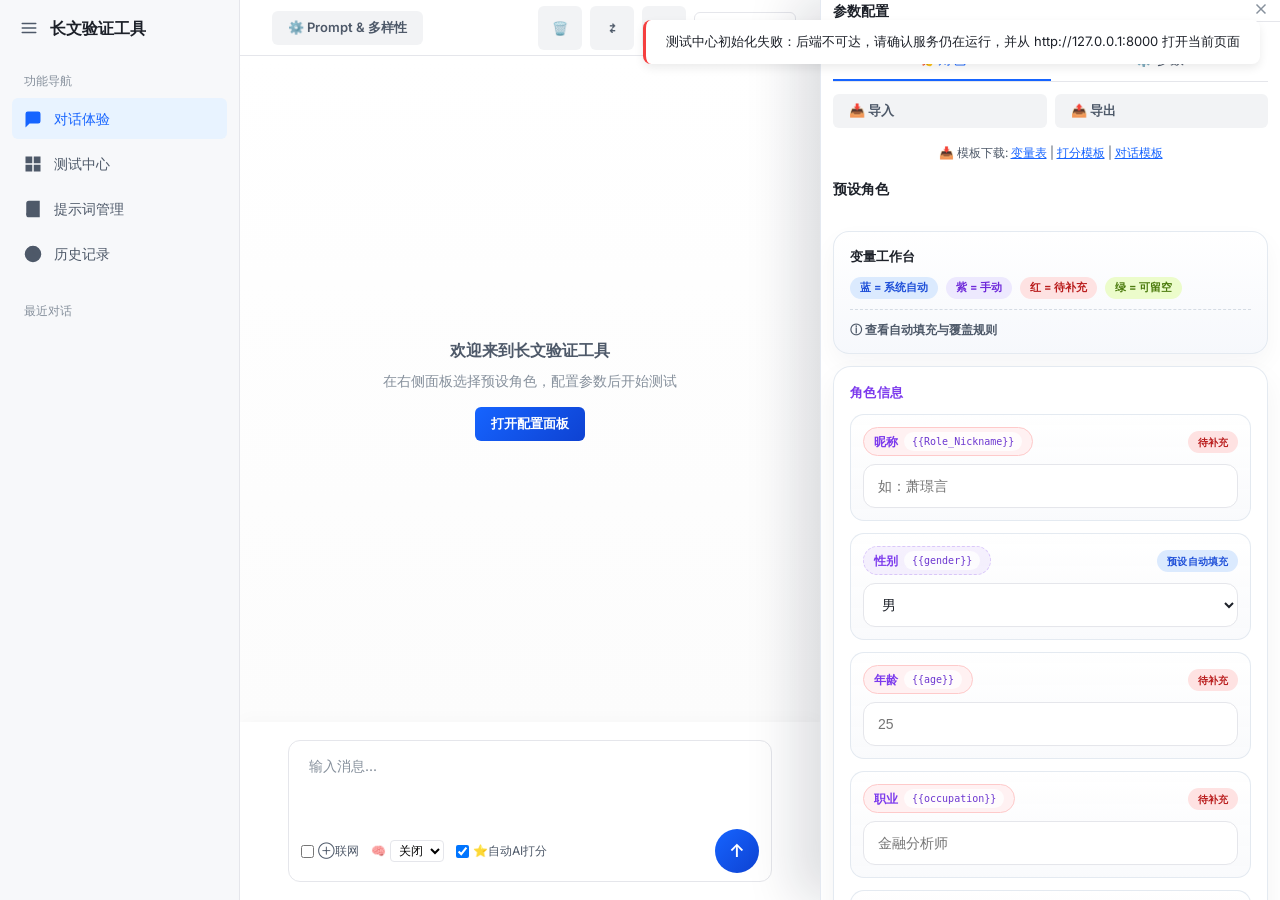
==== server/static/index.html @ 41b17403 "Initial snapshot from test/long-short-fusion-v52 @ cb49d6e0" ====
<!DOCTYPE html>
<html lang="zh-CN">

<head>
  <meta charset="UTF-8">
  <meta name="viewport" content="width=device-width, initial-scale=1.0">
  <title>体验中心 - 长文多轮验证工具</title>
  <link rel="icon" type="image/svg+xml"
    href="data:image/svg+xml,%3Csvg xmlns='http://www.w3.org/2000/svg' viewBox='0 0 64 64'%3E%3Crect width='64' height='64' rx='14' fill='%231f6feb'/%3E%3Cpath d='M18 20h28v6H18zm0 12h20v6H18zm0 12h28v6H18z' fill='white'/%3E%3C/svg%3E">
  <link href="https://fonts.googleapis.com/css2?family=Inter:wght@400;500;600;700&display=swap" rel="stylesheet">
  <script src="vendor/xlsx.full.min.js"></script>
  <link rel="stylesheet" href="css/main.css?v=91">

</head>

<body>
  <!-- 左侧导航栏 -->
  <aside class="sidebar" id="sidebar" role="navigation" aria-label="主导航">
    <div class="sidebar-header">
      <button class="toggle-btn" id="toggleSidebar" aria-expanded="true" aria-controls="sidebar" aria-label="切换侧边栏"><svg
          viewBox="0 0 24 24" class="icon">
          <path d="M3 12h18M3 6h18M3 18h18" stroke="currentColor" stroke-width="2" stroke-linecap="round" fill="none" />
        </svg></button>
      <span class="sidebar-title" style="margin-left:8px">长文验证工具</span>
    </div>
    <div class="nav-section">
      <div class="nav-label">功能导航</div>
      <a class="nav-item active" data-page="chat" data-tooltip="对话体验" role="button" tabindex="0" aria-current="page"
        onclick="switchPage('chat')" onkeydown="if(event.key==='Enter')switchPage('chat')"><svg viewBox="0 0 24 24"
          class="icon" fill="none" stroke="currentColor" stroke-width="2">
          <path d="M21 15a2 2 0 0 1-2 2H7l-4 4V5a2 2 0 0 1 2-2h14a2 2 0 0 1 2 2z" />
        </svg><span class="nav-text">对话体验</span></a>
      <a class="nav-item" data-page="test-center" data-tooltip="测试中心" role="button" tabindex="0"
        onclick="switchPage('test-center')" onkeydown="if(event.key==='Enter')switchPage('test-center')"><svg
          viewBox="0 0 24 24" class="icon" fill="none" stroke="currentColor" stroke-width="2">
          <rect x="3" y="3" width="7" height="7" />
          <rect x="14" y="3" width="7" height="7" />
          <rect x="3" y="14" width="7" height="7" />
          <rect x="14" y="14" width="7" height="7" />
        </svg><span class="nav-text">测试中心</span></a>
      <a class="nav-item" data-page="prompts" data-tooltip="提示词管理" role="button" tabindex="0"
        onclick="switchPage('prompts')" onkeydown="if(event.key==='Enter')switchPage('prompts')"><svg
          viewBox="0 0 24 24" class="icon" fill="none" stroke="currentColor" stroke-width="2">
          <path d="M4 19.5A2.5 2.5 0 0 1 6.5 17H20" />
          <path d="M6.5 2H20v20H6.5A2.5 2.5 0 0 1 4 19.5v-15A2.5 2.5 0 0 1 6.5 2z" />
        </svg><span class="nav-text">提示词管理</span></a>
      <a class="nav-item" data-page="history" data-tooltip="历史记录" role="button" tabindex="0"
        onclick="switchPage('history')" onkeydown="if(event.key==='Enter')switchPage('history')"><svg
          viewBox="0 0 24 24" class="icon" fill="none" stroke="currentColor" stroke-width="2">
          <circle cx="12" cy="12" r="10" />
          <polyline points="12 6 12 12 16 14" />
        </svg><span class="nav-text">历史记录</span></a>
    </div>
    <div class="nav-section" style="flex:1;display:flex;flex-direction:column;overflow:hidden">
      <div class="nav-label">最近对话</div>
      <div class="history-list" id="sidebar-history"></div>
    </div>
  </aside>

  <!-- 中间工作区 -->
  <main class="main-workspace">
    <header class="workspace-header">
      <div class="header-left">
        <div id="header-model-shell" class="header-model-shell" title="点击选择全局主模型">
          <div id="header-model-picker"></div>
          <button class="btn btn-secondary header-model-settings-btn" id="btn-header-model-settings" type="button"
            title="编辑当前模型的 Prompt 与多样性" onclick="openHeaderModelSettings()">⚙️ Prompt &amp; 多样性</button>
          <select id="header-global-model" style="display:none">
            <option value="">等待加载模型...</option>
          </select>
        </div>
      </div>
      <div class="header-right" style="display:flex;align-items:center;gap:8px">
        <div id="chat-top-tools" style="display:flex;gap:8px">
          <button class="btn btn-secondary" id="btn-clear-chat" title="清除上下文" style="padding:6px"
            onclick="confirmClearChatContext()">🗑️</button>
          <button class="btn btn-secondary" id="btn-toggle-compare" title="模型对比" style="padding:6px"
            onclick="toggleCompareMode()">⇄</button>
          <button class="btn btn-secondary" id="btn-new-chat" title="新建会话" style="padding:6px"
            onclick="handleNewChatSession()">➕</button>
        </div>
        <button class="action-btn" id="togglePanelBtn"><svg viewBox="0 0 24 24" class="icon" fill="none"
            stroke="currentColor" stroke-width="2">
            <line x1="4" y1="21" x2="4" y2="14" />
            <line x1="4" y1="10" x2="4" y2="3" />
            <line x1="12" y1="21" x2="12" y2="12" />
            <line x1="12" y1="8" x2="12" y2="3" />
            <line x1="20" y1="21" x2="20" y2="16" />
            <line x1="20" y1="12" x2="20" y2="3" />
          </svg> 配置面板</button>
      </div>
    </header>

    <!-- P1: 对话页 -->
    <section id="page-chat" class="page active" style="flex:1;display:flex;flex-direction:column;min-height:0">
      <div id="chat-progress" class="chat-progress chat-shell-row">
        <span class="chat-progress-text" id="chat-progress-text">Turn 0/0</span>
        <div class="chat-progress-bar">
          <div class="chat-progress-fill" id="chat-progress-fill"></div>
        </div>
        <span class="chat-progress-pct" id="chat-progress-pct">0%</span>
        <span id="chat-status-text" style="font-size:12px;color:var(--text-tertiary)">就绪</span>
      </div>
      <div id="chat-control-row" class="chat-shell-row" style="display:none;gap:8px">
        <button class="btn btn-secondary" id="btn-chat-pause" type="button"
          style="justify-content:center" onclick="pauseActiveConversation()">⏸ 暂停</button>
        <button class="btn btn-secondary" id="btn-chat-resume" type="button"
          style="display:none;justify-content:center" onclick="resumeActiveConversation()">▶ 继续</button>
        <button class="btn btn-danger" id="btn-chat-cancel" type="button"
          style="justify-content:center" onclick="cancelActiveConversation()">⏹ 取消</button>
      </div>
      <div class="chat-container" id="chat-area">
        <div class="empty-state" id="chat-empty">
          <div class="title">欢迎来到长文验证工具</div>
          <p>在右侧面板选择预设角色，配置参数后开始测试</p>
          <button class="btn btn-primary" style="margin-top:16px"
            onclick="openRightPanel()">打开配置面板</button>
        </div>
      </div>
      <div id="chat-typing" class="typing-indicator chat-shell-inline" style="display:none">
        <div class="typing-dot"></div>
        <div class="typing-dot"></div>
        <div class="typing-dot"></div>
        <span id="chat-typing-text">请求已发送</span>
      </div>
      <div class="btn-group chat-shell-row chat-actions-row" id="chat-nav" style="display:none">
        <button class="btn btn-secondary" id="btn-view-msgs">📋 查看调试详情</button>
        <button class="btn btn-secondary" id="btn-export-excel">📥 导出 Excel</button>
        <button class="btn btn-primary" id="btn-score-conv" style="background:linear-gradient(135deg,#f59e0b,#ef4444)">⭐
          一键打分</button>
      </div>
      <!-- 对话输入框 -->
      <div class="input-dock chat-shell-row" id="chat-input-dock">
        <div class="input-wrapper">
          <textarea id="chat-input" placeholder="输入消息..."
            onkeydown="if(event.key==='Enter'&&!event.shiftKey){event.preventDefault();sendChatMessage()}"></textarea>
          <div style="display:flex;justify-content:space-between;align-items:center;padding:8px 12px;gap:12px">
            <div style="display:flex;align-items:center;gap:12px;font-size:12px;color:var(--text-secondary)">
              <label style="display:flex;align-items:center;gap:4px;cursor:pointer">
                <input type="checkbox" id="f-web-search-chat"> ⊕联网
              </label>
              <label style="display:flex;align-items:center;gap:4px">🧠
                <select id="f-thinking-effort-chat"
                  onchange="onChatThinkingEffortChange()"
                  style="font-size:12px;padding:2px 4px;border:1px solid var(--border-light);border-radius:4px;background:var(--bg-surface)">
                  <option value="disabled">关闭</option>
                  <option value="low">低</option>
                  <option value="medium">中</option>
                  <option value="high" selected>高</option>
                </select>
              </label>
              <label style="display:flex;align-items:center;gap:4px;cursor:pointer">
                <input type="checkbox" id="f-auto-score-chat" checked aria-label="自动AI打分开关"> ⭐自动AI打分
              </label>
            </div>
            <button class="btn btn-primary send-fab" id="btn-chat-send" type="button" aria-label="发送消息"
              title="发送消息" onclick="sendChatMessage()">↑</button>
          </div>
        </div>
      </div>
    </section>

    <!-- P-freechat: 火山方舟风格列式模型对比 -->
    <section id="page-freechat" class="page" style="flex:1;display:flex;flex-direction:column;min-height:0;overflow:hidden">
      <div
        style="padding:10px 24px;border-bottom:1px solid var(--border-light);display:flex;align-items:center;gap:0;background:var(--bg-surface)">
        <div style="font-weight:600;font-size:13px;color:var(--text-secondary);margin-right:16px;white-space:nowrap">⚡
          模型对比</div>
        <div id="freechat-model-slots" style="display:flex;flex:1;gap:0"></div>
        <button class="btn btn-secondary" id="btn-add-model-slot" onclick="addModelSlot()"
          style="font-size:12px;padding:4px 14px;white-space:nowrap;margin-left:12px">+ 添加模型</button>
      </div>
      <div id="freechat-area" class="chat-container"
        style="flex:1;overflow-y:auto;padding:24px 8%;display:flex;flex-direction:column;gap:16px">
        <div class="empty-state" id="freechat-empty">
          <div class="title">自由聊天</div>
          <p>选择 1-3 个模型，发送消息查看多模型并行输出对比。</p>
        </div>
      </div>
      <div style="padding:8px 8%;border-top:1px solid var(--border-light);display:flex;align-items:center;gap:12px">
        <button class="btn btn-secondary" id="btn-web-search"
          style="font-size:12px;padding:4px 10px;border-radius:16px;transition:all .2s" onclick="toggleWebSearch()"
          title="联网搜索">⊕ 联网</button>
        <div style="display:flex;align-items:center;gap:4px">
          <span style="font-size:12px;color:var(--text-tertiary)">思考:</span>
          <select id="sel-thinking" class="form-control" style="width:72px;height:26px;font-size:12px;padding:2px 6px"
            onchange="onThinkingChange()">
            <option value="disabled">关闭</option>
            <option value="low">低</option>
            <option value="medium">中</option>
            <option value="high" selected>高</option>
          </select>
        </div>
      </div>
      <div style="padding:4px 8% 12px;display:flex;gap:8px">
        <textarea id="freechat-input" class="form-control"
          style="flex:1;min-height:44px;max-height:120px;resize:vertical;font-family:var(--font)"
          placeholder="输入消息..."></textarea>
        <button class="btn btn-primary" id="btn-freechat-send" style="padding:0 24px"
          onclick="sendFreeChat()">发送</button>
        <button class="btn btn-secondary" onclick="clearFreeChat()" title="清空对话">🗑️</button>
      </div>
      <div id="freechat-report-actions"
        style="display:none;padding:0 8% 16px;align-items:center;justify-content:space-between;gap:12px;flex-wrap:wrap">
        <div id="freechat-report-hint" style="font-size:12px;color:var(--text-secondary)">
          完成至少 3 轮模型对比后，可生成汇总报告并跳转到历史记录页查看。
        </div>
        <button class="btn btn-primary" type="button" id="btn-freechat-generate-report"
          onclick="generateFreeChatCompareReport()" disabled>📊 生成对比报告</button>
      </div>
    </section>

    <!-- P-freechat: 独立 Prompt 编辑弹窗 -->
    <div id="modal-freechat-prompt" class="modal" role="dialog" aria-modal="true"
      aria-labelledby="freechat-prompt-title" aria-hidden="true" tabindex="-1"
      style="display:none;position:fixed;inset:0;background:rgba(0,0,0,0.5);z-index:999;align-items:center;justify-content:center;padding:20px;">
      <div
        style="background:var(--bg-surface);width:90%;max-width:1120px;border-radius:12px;display:flex;flex-direction:column;box-shadow:0 10px 30px rgba(0,0,0,0.1)">
        <div
          style="padding:16px 24px;border-bottom:1px solid var(--border-light);display:flex;justify-content:space-between;align-items:center">
          <h3 style="margin:0;font-weight:600" id="freechat-prompt-title">⚙️ 编辑 System Prompt</h3>
          <button style="background:none;border:none;font-size:20px;cursor:pointer;color:var(--text-tertiary)"
            onclick="closeModal('modal-freechat-prompt')">×</button>
        </div>
        <div class="runtime-prompt-editor-body">
          <div class="runtime-prompt-editor-layout">
            <div class="runtime-prompt-editor-main">
              <div style="margin-bottom:12px;font-size:13px;color:var(--text-secondary)">为该模型独立指定 System
                Prompt。留空则表示使用默认对话流的上下文。</div>
              <textarea id="freechat-prompt-editor" class="form-control runtime-prompt-editor-textarea"
                style="font-family:var(--font)"
                placeholder="输入专属 System Prompt... (仅对当前模型生效)"></textarea>
            </div>
            <aside class="prompt-editor-aside">
              <section class="prompt-editor-sidebar-section">
                <div class="prompt-editor-section-title">生成多样性</div>
                <div class="generation-card compact">
                  <div class="generation-preset-tabs" role="tablist" aria-label="模型对比生成多样性预设">
                    <button type="button" id="fc-btn-generation-preset-precise" class="generation-preset-btn"
                      onclick="setFreeChatGenerationPreset('precise')">精准模式</button>
                    <button type="button" id="fc-btn-generation-preset-balanced" class="generation-preset-btn"
                      onclick="setFreeChatGenerationPreset('balanced')">平衡模式</button>
                    <button type="button" id="fc-btn-generation-preset-creative" class="generation-preset-btn"
                      onclick="setFreeChatGenerationPreset('creative')">创意模式</button>
                    <button type="button" id="fc-btn-generation-preset-custom" class="generation-preset-btn"
                      onclick="setFreeChatGenerationPreset('custom')">自定义</button>
                  </div>
                  <div class="generation-slider-row">
                    <label class="form-label generation-slider-label" for="fc-temperature">生成随机性
                      <span class="generation-help" title="值越高越发散，值越低越稳定。">ⓘ</span>
                    </label>
                    <div class="generation-slider-control">
                      <input type="range" id="fc-temperature-range" class="generation-range" min="0" max="2" step="0.05"
                        value="1" oninput="syncFreeChatGenerationField('temperature', this.value, 'range')">
                      <div class="generation-number-group">
                        <input type="number" id="fc-temperature" class="form-control generation-number-input" min="0"
                          max="2" step="0.05" value="1" oninput="syncFreeChatGenerationField('temperature', this.value, 'number')">
                        <button type="button" class="generation-adjust-btn" onclick="adjustFreeChatGenerationField('temperature', -0.05)">-</button>
                        <button type="button" class="generation-adjust-btn" onclick="adjustFreeChatGenerationField('temperature', 0.05)">+</button>
                      </div>
                    </div>
                  </div>
                  <div class="generation-slider-row">
                    <label class="form-label generation-slider-label" for="fc-top-p">Top P
                      <span class="generation-help" title="控制采样范围，值越高越开放。">ⓘ</span>
                    </label>
                    <div class="generation-slider-control">
                      <input type="range" id="fc-top-p-range" class="generation-range" min="0" max="1" step="0.05"
                        value="0.95" oninput="syncFreeChatGenerationField('top_p', this.value, 'range')">
                      <div class="generation-number-group">
                        <input type="number" id="fc-top-p" class="form-control generation-number-input" min="0" max="1"
                          step="0.05" value="0.95" oninput="syncFreeChatGenerationField('top_p', this.value, 'number')">
                        <button type="button" class="generation-adjust-btn" onclick="adjustFreeChatGenerationField('top_p', -0.05)">-</button>
                        <button type="button" class="generation-adjust-btn" onclick="adjustFreeChatGenerationField('top_p', 0.05)">+</button>
                      </div>
                    </div>
                  </div>
                </div>
              </section>
              <section class="prompt-editor-sidebar-section">
                <div class="prompt-editor-section-title">变量编辑</div>
                <div id="freechat-prompt-vars-body" class="runtime-prompt-editor-vars-body"></div>
              </section>
            </aside>
          </div>
          <div class="runtime-prompt-editor-actions">
            <button class="btn btn-secondary"
              onclick="closeModal('modal-freechat-prompt')">取消</button>
            <button class="btn btn-primary" onclick="saveFreeChatPrompt()">💾 保存</button>
          </div>
        </div>
      </div>
    </div>

    <!-- P2: 打分可视化视图 (原 page-scoring，转为 Modal) -->
    <div id="modal-scoring" class="modal" role="dialog" aria-modal="true"
      aria-labelledby="modal-scoring-title" aria-hidden="true" tabindex="-1"
      style="display:none;position:fixed;inset:0;background:rgba(0,0,0,0.5);z-index:999;align-items:center;justify-content:center;padding:20px;">
      <div
        style="background:var(--bg-surface);width:90%;max-width:900px;max-height:90vh;border-radius:12px;overflow-y:auto;display:flex;flex-direction:column;box-shadow:0 10px 30px rgba(0,0,0,0.1)">
        <div
          style="padding:16px 24px;border-bottom:1px solid var(--border-light);display:flex;justify-content:space-between;align-items:center;position:sticky;top:0;background:var(--bg-surface);z-index:10;">
          <h3 style="margin:0;font-weight:600" id="modal-scoring-title">⭐ 对话打分核查</h3>
          <button style="background:none;border:none;font-size:20px;cursor:pointer;color:var(--text-tertiary)"
            onclick="closeModal('modal-scoring')">×</button>
        </div>
        <div style="padding:24px">
          <div id="scoring-empty" class="empty-state">
            <div class="title">暂无打分数据</div>
            <p>需要先完成一次对话测试，然后点击「一键打分」。</p><button class="btn btn-primary" style="margin-top:16px"
              onclick="closeModal('modal-scoring')">返回聊天页面</button>
          </div>
          <div id="scoring-content" style="display:none">
            <div class="score-header">
              <div class="score-big" id="score-avg">0.0</div>
              <div style="font-size:14px;color:var(--text-secondary)">加权平均总分 / 10</div>
              <div id="score-manual-avg" style="font-size:13px;color:var(--text-secondary);margin-top:6px">人工均分: -</div>
            </div>
            <div id="scoring-meta" class="scoring-meta" style="margin-bottom:16px;display:grid;gap:10px">
              <div class="meta-chips" id="scoring-meta-chips"></div>
              <div id="scoring-summary-block" class="summary-view" style="display:none">
                <div class="summary-view-title">最新剧情摘要</div>
                <div id="scoring-summary-text" class="summary-view-body"></div>
              </div>
            </div>
            <div id="scoring-progress" style="display:none;margin-bottom:16px">
              <div style="display:flex;justify-content:space-between;align-items:center;font-size:13px;color:var(--text-secondary);margin-bottom:6px">
                <span id="scoring-progress-text">正在打分...</span>
                <div style="display:flex;align-items:center;gap:8px">
                  <span id="scoring-progress-count">0/0</span>
                  <span id="scoring-failed-badge" style="display:none;font-size:11px;padding:2px 8px;border-radius:10px;background:var(--danger-color,#ef4444);color:#fff;font-weight:600"></span>
                </div>
              </div>
              <div class="score-progress-bar">
                <div class="score-progress-fill" id="scoring-progress-fill" style="width:0%"></div>
              </div>
            </div>
            <div style="display:flex;align-items:center;justify-content:space-between;gap:16px;flex-wrap:wrap;margin-bottom:16px;padding:12px 14px;border:1px solid var(--border-light);border-radius:12px;background:var(--bg-hover)">
              <div style="display:flex;align-items:center;gap:12px;flex-wrap:wrap">
                <label class="form-label" for="score-low-threshold" style="margin:0">低分阈值</label>
                <input type="range" id="score-low-threshold" min="0" max="10" step="0.1" value="6.0" style="width:180px">
                <span id="score-low-threshold-display" style="font-size:12px;color:var(--primary-color);font-weight:600">6.0</span>
              </div>
              <div style="display:flex;gap:8px;flex-wrap:wrap">
                <button class="btn btn-secondary" id="btn-next-low-score" type="button">⬇️ 下一个低分</button>
                <button class="btn btn-secondary" id="btn-score-events" type="button">📜 查看评分日志</button>
              </div>
            </div>
            <div class="score-layout">
              <div class="radar-card"><svg id="radar-svg" viewBox="0 0 320 320"></svg>
                <div style="margin-top:12px;font-size:13px;color:var(--text-tertiary)">五维质量雷达图</div>
              </div>
              <div class="score-cards" id="score-cards"></div>
            </div>
            <div class="btn-group" style="justify-content:center;margin-top:20px;flex-wrap:wrap;gap:8px">
              <button class="btn btn-secondary" id="btn-rescore">🔄 重新全量打分</button>
              <button class="btn btn-secondary" id="btn-retry-failed" style="border-color:var(--warning-color,#f59e0b);color:var(--warning-color,#f59e0b)">⚡ 重试失败/未完成项</button>
              <button class="btn btn-secondary" id="btn-ai-summary" style="border-color:var(--primary-color,#6366f1);color:var(--primary-color,#6366f1)">🤖 AI生成摘要</button>
              <button class="btn btn-secondary" id="btn-export-summary-scored">📥 导出评分摘要</button>
              <button class="btn btn-primary" id="btn-export-scored">📥 导出完整评分</button>
            </div>
          </div>
        </div>
      </div>
    </div>

    <!-- AI 摘要报告弹窗 -->
    <div id="modal-ai-summary" class="modal" role="dialog" aria-modal="true"
      aria-labelledby="modal-ai-summary-title" aria-hidden="true" tabindex="-1"
      style="display:none;position:fixed;inset:0;background:rgba(0,0,0,0.5);z-index:999;align-items:center;justify-content:center;padding:20px;">
      <div style="background:var(--bg-surface);width:90%;max-width:760px;max-height:90vh;border-radius:12px;overflow-y:auto;display:flex;flex-direction:column;box-shadow:0 10px 30px rgba(0,0,0,0.15)">
        <div style="padding:16px 24px;border-bottom:1px solid var(--border-light);display:flex;justify-content:space-between;align-items:center;position:sticky;top:0;background:var(--bg-surface);z-index:10;">
          <h3 style="margin:0;font-weight:600" id="modal-ai-summary-title">🤖 AI 对话质量评估报告</h3>
          <div style="display:flex;gap:8px;flex-wrap:wrap">
            <button class="btn btn-secondary" id="ai-summary-download-btn" type="button" disabled>⬇️ 下载 .md</button>
            <button class="btn btn-ghost" onclick="closeModal('modal-ai-summary')" aria-label="关闭">✕</button>
          </div>
        </div>
        <div id="ai-summary-body" style="padding:24px;flex:1">
          <div id="ai-summary-loading" style="text-align:center;padding:40px;color:var(--text-secondary)">
            <div style="font-size:32px;margin-bottom:12px">⏳</div>
            <div>AI 正在分析打分数据，请稍候...</div>
          </div>
          <div id="ai-summary-content" style="display:none">
            <div id="ai-summary-meta" style="font-size:12px;color:var(--text-secondary);margin-bottom:12px"></div>
            <pre id="ai-summary-markdown"
              style="white-space:pre-wrap;word-break:break-word;font-size:12px;line-height:1.75;background:var(--bg-hover);padding:16px;border-radius:10px;max-height:60vh;overflow:auto;margin:0"></pre>
          </div>
          <div id="ai-summary-error" style="display:none;text-align:center;padding:30px;color:var(--danger-color,#ef4444)">
            <div style="font-size:28px;margin-bottom:10px">❌</div>
            <div id="ai-summary-error-text"></div>
          </div>
        </div>
      </div>
    </div>

    <!-- Phase2-D: 批量测试完成摘要弹窗 -->
    <div id="modal-batch-summary" class="modal" role="dialog" aria-modal="true"
      aria-labelledby="modal-batch-summary-title" aria-hidden="true" tabindex="-1"
      style="display:none;position:fixed;inset:0;background:rgba(0,0,0,0.5);z-index:999;align-items:center;justify-content:center;padding:20px;">
      <div style="background:var(--bg-surface);width:90%;max-width:720px;max-height:90vh;border-radius:12px;overflow-y:auto;display:flex;flex-direction:column;box-shadow:0 10px 30px rgba(0,0,0,0.1)">
        <div style="padding:16px 24px;border-bottom:1px solid var(--border-light);display:flex;justify-content:space-between;align-items:center;position:sticky;top:0;background:var(--bg-surface);z-index:10;">
          <h3 style="margin:0;font-weight:600" id="modal-batch-summary-title">📊 批量测试摘要</h3>
          <button style="background:none;border:none;font-size:20px;cursor:pointer;color:var(--text-tertiary)" onclick="closeModal('modal-batch-summary')">×</button>
        </div>
        <div style="padding:24px;display:grid;gap:20px">
          <div style="display:grid;grid-template-columns:repeat(4,1fr);gap:12px">
            <div style="text-align:center;padding:14px;background:var(--bg-hover);border-radius:10px">
              <div style="font-size:28px;font-weight:700;color:var(--primary-color)" id="bs-total">0</div>
              <div style="font-size:12px;color:var(--text-tertiary);margin-top:4px">会话总数</div>
            </div>
            <div style="text-align:center;padding:14px;background:var(--bg-hover);border-radius:10px">
              <div style="font-size:28px;font-weight:700;color:var(--success-color)" id="bs-success">0</div>
              <div style="font-size:12px;color:var(--text-tertiary);margin-top:4px">成功</div>
            </div>
            <div style="text-align:center;padding:14px;background:var(--bg-hover);border-radius:10px">
              <div style="font-size:28px;font-weight:700;color:var(--danger-color)" id="bs-failed">0</div>
              <div style="font-size:12px;color:var(--text-tertiary);margin-top:4px">失败</div>
            </div>
            <div style="text-align:center;padding:14px;background:var(--bg-hover);border-radius:10px">
              <div style="font-size:28px;font-weight:700;color:var(--text-primary)" id="bs-duration">-</div>
              <div style="font-size:12px;color:var(--text-tertiary);margin-top:4px">总耗时</div>
            </div>
          </div>
          <div style="text-align:center">
            <div class="score-big" id="bs-avg-score">-</div>
            <div style="font-size:14px;color:var(--text-secondary)">整体平均分 / 10</div>
          </div>
          <div style="display:grid;grid-template-columns:repeat(5,1fr);gap:8px" id="bs-dim-cards"></div>
          <div id="bs-distribution" style="display:grid;grid-template-columns:repeat(4,1fr);gap:8px;font-size:12px"></div>
          <div class="btn-group" style="justify-content:center;margin-top:8px">
            <button class="btn btn-primary" id="btn-batch-export-all" onclick="exportBatchResults()">📥 导出全部结果</button>
            <button class="btn btn-secondary" onclick="closeModal('modal-batch-summary')">关闭</button>
          </div>
        </div>
      </div>
    </div>

    <!-- P3: 消息调试视图 (原 page-debug，转为 Modal) -->
    <div id="modal-debug" class="modal" role="dialog" aria-modal="true"
      aria-labelledby="modal-debug-title" aria-hidden="true" tabindex="-1"
      style="display:none;position:fixed;inset:0;background:rgba(0,0,0,0.5);z-index:999;align-items:center;justify-content:center;padding:20px;">
      <div
        style="background:var(--bg-surface);width:90%;max-width:900px;max-height:90vh;border-radius:12px;overflow-y:auto;display:flex;flex-direction:column;box-shadow:0 10px 30px rgba(0,0,0,0.1)">
        <div
          style="padding:16px 24px;border-bottom:1px solid var(--border-light);display:flex;justify-content:space-between;align-items:center;position:sticky;top:0;background:var(--bg-surface);z-index:10;">
          <h3 style="margin:0;font-weight:600" id="modal-debug-title">🐛 调试详情</h3>
          <button style="background:none;border:none;font-size:20px;cursor:pointer;color:var(--text-tertiary)"
            onclick="closeModal('modal-debug')">×</button>
        </div>
        <div style="padding:24px">
          <div id="debug-no-data" class="empty-state">
            <div class="title">暂无调试数据</div>
            <p>需要先运行一次对话测试。</p><button class="btn btn-primary" style="margin-top:16px"
              onclick="closeModal('modal-debug')">返回</button>
          </div>
          <div id="debug-content" style="display:none">
            <div class="debug-toolbar">
              <div style="display:flex;align-items:center;gap:12px;flex-wrap:wrap">
                <span style="font-weight:600">轮次选择</span><select id="debug-turn-select" class="form-control"
                  style="width:auto;min-width:120px"></select>
              </div>
              <div class="debug-toolbar-actions">
                <div class="debug-view-tabs">
                  <button type="button" class="debug-view-tab active" id="debug-tab-messages"
                    onclick="switchDebugPanel('messages')">消息快照</button>
                  <button type="button" class="debug-view-tab" id="debug-tab-request"
                    onclick="switchDebugPanel('request')">完整请求 JSON</button>
                </div>
                <button class="btn btn-secondary" id="btn-copy-debug-json" type="button">复制 JSON</button>
              </div>
            </div>
            <div id="debug-badges" style="display:flex;gap:8px;flex-wrap:wrap;margin-bottom:12px"></div>
            <div id="debug-view-messages" class="debug-view-panel active">
              <div style="display:flex;align-items:center;gap:12px;margin-bottom:12px"><span
                  style="font-size:13px;color:var(--text-secondary)">Token 裁剪级别</span>
                <div class="trim-bar" id="debug-trim-segments"></div><span class="trim-label"
                  id="debug-trim-value">0/7</span>
              </div>
              <div class="msg-list" id="debug-msg-list"></div>
            </div>
            <div id="debug-view-request" class="debug-view-panel" style="display:none">
              <div id="debug-request-meta" style="display:flex;gap:8px;flex-wrap:wrap;margin-bottom:12px"></div>
              <div id="debug-request-details" class="debug-request-sections"></div>
              <pre id="debug-request-json" class="debug-json-pre"></pre>
            </div>
          </div>
        </div>
      </div>
    </div>

    <!-- P4: 历史记录页 -->
    <section id="page-history" class="page" style="padding:24px 8%;overflow-y:auto">
      <div id="history-empty" class="empty-state">
        <div class="title">暂无历史对话</div>
        <p>运行你的第一次测试吧！</p><button class="btn btn-primary" style="margin-top:16px"
          onclick="switchPage('chat')">去对话测试</button>
      </div>
      <div id="history-content" style="display:none">
        <div style="display:grid;grid-template-columns:1.2fr 1.2fr 1.2fr 1fr 1fr 1fr 0.8fr 0.8fr auto auto auto;gap:8px;margin-bottom:16px">
          <input type="text" id="history-filter-role" class="form-control" placeholder="按角色筛选">
          <input type="text" id="history-filter-model" class="form-control" placeholder="按模型筛选">
          <input type="text" id="history-filter-prompt" class="form-control" placeholder="按提示词筛选">
          <select id="history-filter-status" class="form-control" title="按状态筛选">
            <option value="">全部状态</option>
            <option value="running">运行中</option>
            <option value="queued">排队中</option>
            <option value="paused">已暂停</option>
            <option value="cancelled">已取消</option>
            <option value="completed">已完成</option>
            <option value="failed">已失败</option>
            <option value="interrupted">已中断</option>
          </select>
          <input type="date" id="history-filter-date-from" class="form-control" title="开始日期">
          <input type="date" id="history-filter-date-to" class="form-control" title="结束日期">
          <input type="number" id="history-filter-score-min" class="form-control" min="0" max="10" step="0.1" placeholder="最低分">
          <input type="number" id="history-filter-score-max" class="form-control" min="0" max="10" step="0.1" placeholder="最高分">
          <label style="display:flex;align-items:center;gap:6px;font-size:12px;color:var(--text-secondary)">
            <input type="checkbox" id="history-filter-include-archived"> 显示已归档
          </label>
          <button class="btn btn-secondary" type="button" onclick="applyHistoryFilters()">筛选</button>
          <button class="btn btn-secondary" type="button" onclick="resetHistoryFilters()">重置</button>
        </div>
        <!-- 评分快速筛选 -->
        <div style="display:flex;align-items:center;gap:8px;margin-bottom:12px;flex-wrap:wrap">
          <span style="font-size:12px;color:var(--text-secondary);flex-shrink:0">评分筛选:</span>
          <button class="btn btn-secondary score-quick-filter-btn active" data-filter="" onclick="setScoreQuickFilter('')">全部</button>
          <button class="btn btn-secondary score-quick-filter-btn" data-filter="scored" onclick="setScoreQuickFilter('scored')">✅ 已打分</button>
          <button class="btn btn-secondary score-quick-filter-btn" data-filter="unscored" onclick="setScoreQuickFilter('unscored')">⬜ 未打分</button>
          <button class="btn btn-secondary score-quick-filter-btn" data-filter="failed" onclick="setScoreQuickFilter('failed')">❌ 打分失败</button>
        </div>
        <div
          style="display:flex;justify-content:space-between;align-items:center;gap:12px;flex-wrap:wrap;margin-bottom:16px;padding:12px 16px;background:var(--bg-surface);border:1px solid var(--border-light);border-radius:12px">
          <div id="history-compare-status" style="font-size:12px;color:var(--text-secondary)">
            可多选历史记录进行批量导出、批量重打分或生成评分摘要；其中 2-3 条结构一致的记录仍可直接生成历史对比报告。
          </div>
          <div style="display:flex;gap:8px;flex-wrap:wrap">
            <button class="btn btn-primary" type="button" id="history-summary-selected-btn"
              onclick="startHistorySelectionSummaryFromSelection()" disabled>🧠 生成评分摘要</button>
            <button class="btn btn-secondary" type="button" id="history-export-selected-btn"
              onclick="exportSelectedHistoryConversations()" disabled>批量导出选中记录</button>
            <button class="btn btn-secondary" type="button" id="history-rescore-selected-btn"
              style="border-color:var(--warning-color,#f59e0b);color:var(--warning-color,#f59e0b)"
              onclick="batchRescoreSelectedHistoryConversations()" disabled>批量重打分选中记录</button>
            <button class="btn btn-danger" type="button" id="history-delete-selected-btn"
              onclick="deleteSelectedHistoryConversations()" disabled>批量删除选中记录</button>
            <button class="btn btn-primary" type="button" id="history-compare-selected-btn"
              onclick="startHistoryCompareFromSelection()" disabled>📊 对比选中记录</button>
            <button class="btn btn-secondary" type="button" id="history-clear-selection-btn"
              onclick="clearHistoryCompareSelection()" disabled>清空选择</button>
          </div>
        </div>
        <div id="history-report-panel"
          style="display:none;margin-bottom:16px;padding:20px;background:var(--bg-surface);border:1px solid var(--border-light);border-radius:16px">
          <div
            style="display:flex;justify-content:space-between;align-items:flex-start;gap:12px;flex-wrap:wrap;margin-bottom:16px">
            <div>
              <div id="history-report-title" style="font-size:16px;font-weight:600;margin-bottom:6px">📊 历史对比报告</div>
              <div id="history-report-meta" style="font-size:12px;color:var(--text-secondary)"></div>
            </div>
            <div style="display:flex;gap:8px;flex-wrap:wrap">
              <button class="btn btn-secondary" type="button" id="history-report-ai-summary-btn"
                onclick="showCompareAiSummary(state.compareReportId)">🤖 AI 对比分析</button>
              <button class="btn btn-secondary" type="button" id="history-report-export-summary-btn"
                onclick="exportConversation({ mode: 'compare', reportId: state.compareReportId, summary: true })">导出摘要</button>
              <button class="btn btn-secondary" type="button" id="history-report-export-full-btn"
                onclick="exportConversation({ mode: 'compare', reportId: state.compareReportId, summary: false })">导出完整报告</button>
              <button class="btn btn-secondary" type="button" onclick="closeHistoryCompareReport()">关闭报告</button>
            </div>
          </div>
          <div id="history-report-content"></div>
        </div>
        <div id="history-events-panel"
          style="display:none;margin-bottom:16px;padding:20px;background:var(--bg-surface);border:1px solid var(--border-light);border-radius:16px">
          <div style="display:flex;justify-content:space-between;align-items:flex-start;gap:12px;flex-wrap:wrap;margin-bottom:12px">
            <div>
              <div style="font-size:16px;font-weight:600;margin-bottom:6px">📜 执行日志</div>
              <div id="history-events-meta" style="font-size:12px;color:var(--text-secondary)"></div>
            </div>
            <div style="display:flex;gap:8px;flex-wrap:wrap">
              <select id="history-events-scope" class="form-control" style="min-width:120px">
                <option value="">全部范围</option>
                <option value="generation">生成</option>
                <option value="scoring">评分</option>
                <option value="system">系统</option>
              </select>
              <select id="history-events-level" class="form-control" style="min-width:120px">
                <option value="">全部级别</option>
                <option value="info">信息</option>
                <option value="warn">警告</option>
                <option value="error">错误</option>
              </select>
              <button class="btn btn-secondary" type="button" onclick="refreshConversationEvents()">刷新</button>
              <button class="btn btn-secondary" type="button" id="history-events-export-btn">导出 .jsonl</button>
              <button class="btn btn-secondary" type="button" onclick="closeConversationEvents()">关闭</button>
            </div>
          </div>
          <div id="history-events-content"
            style="max-height:320px;overflow:auto;padding:12px;border:1px solid var(--border-light);border-radius:12px;background:var(--bg-hover);font-family:monospace;font-size:12px;line-height:1.6"></div>
        </div>
        <table class="history-table history-records-table">
          <thead>
            <tr>
              <th class="history-col-select"><input type="checkbox" id="history-select-all" title="全选/取消全选" onclick="toggleSelectAllHistory()" style="cursor:pointer;width:15px;height:15px"></th>
              <th class="history-col-time">时间</th>
              <th class="history-col-prompt">提示词</th>
              <th class="history-col-role">角色</th>
              <th class="history-col-model">模型</th>
              <th class="history-col-turns">轮次</th>
              <th class="history-col-score">总分</th>
              <th class="history-col-status">状态</th>
              <th class="history-col-actions">操作</th>
            </tr>
          </thead>
          <tbody id="history-tbody"></tbody>
        </table>
      </div>
    </section>

    <!-- P-test-center: 统一测试中心 -->
    <section id="page-test-center" class="page" style="padding:24px 8%;overflow-y:auto">
      <div class="test-center-shell">
        <div class="test-center-hero">
          <div>
            <h3 style="font-weight:600;margin-bottom:8px">🧪 统一测试中心</h3>
            <p style="font-size:13px;color:var(--text-secondary)">统一入口管理批量测试、模型对比和 Prompt A/B，对底层执行链路零重写。</p>
          </div>
        </div>
        <div id="orchestration-env-notice"
          style="display:none;align-items:flex-start;justify-content:space-between;gap:12px;margin:14px 0 18px;padding:12px 14px;border:1px solid #f59e0b;border-left:4px solid #f59e0b;border-radius:10px;background:rgba(245,158,11,0.08);color:var(--text-primary);">
        </div>
        <div class="test-mode-grid" role="tablist" aria-label="测试任务类型">
          <button type="button" class="test-mode-card active" id="tc-mode-batch"
            onclick="switchTestCenterMode('batch')">
            <strong>批量测试</strong>
            <span>批量配置 + 多轮输入，适合跑完整回归。</span>
          </button>
          <button type="button" class="test-mode-card" id="tc-mode-compare"
            onclick="switchTestCenterMode('compare')">
            <strong>模型对比</strong>
            <span>同一角色和输入，横向比较多模型表现。</span>
          </button>
          <button type="button" class="test-mode-card" id="tc-mode-prompt-ab"
            onclick="switchTestCenterMode('prompt-ab')">
            <strong>Prompt A/B</strong>
            <span>控制组与实验组并行对比，支持实时与历史复盘。</span>
          </button>
        </div>

        <details id="tc-advanced-shell" class="test-center-advanced-shell">
          <summary>高级设置</summary>
          <div class="test-center-advanced-grid">
            <div class="test-center-advanced-block">
              <div class="test-center-advanced-title">当前运行配置</div>
              <div id="tc-advanced-config-chips" class="test-center-config-chips"></div>
            </div>
            <div class="test-center-advanced-block">
              <div class="test-center-advanced-title" id="tc-advanced-secondary-title">快捷操作</div>
              <div id="tc-advanced-actions" class="test-center-advanced-actions"></div>
              <div id="tc-advanced-hint" class="test-center-advanced-hint"></div>
            </div>
            <div class="test-center-advanced-block">
              <div class="test-center-advanced-title">打分配置</div>
              <div style="display:grid;gap:12px">
                <div class="form-item" style="margin:0">
                  <label class="form-label">打分模型</label>
                  <select id="tc-scoring-model" class="form-control"></select>
                </div>
                <div class="form-item" style="margin:0">
                  <label class="form-label">思考深度</label>
                  <select id="tc-scoring-thinking-effort" class="form-control">
                    <option value="disabled">关闭</option>
                    <option value="low">低 (256 tokens)</option>
                    <option value="medium">中 (1024 tokens)</option>
                    <option value="high">高 (4096 tokens)</option>
                  </select>
                  <div id="tc-scoring-thinking-hint" style="margin-top:6px;font-size:12px;color:var(--text-tertiary)">
                    默认深度：high
                  </div>
                </div>
                <div class="form-item" style="margin:0">
                  <label class="form-label" for="tc-scoring-concurrency">打分并发
                    <span id="tc-scoring-concurrency-display" style="margin-left:6px;color:var(--primary-color)">24</span>
                  </label>
                  <input type="range" id="tc-scoring-concurrency" min="1" max="24" value="24">
                </div>
                <div class="form-item" style="margin:0">
                  <label class="form-label">失败自动重试</label>
                  <select id="tc-scoring-retry" class="form-control">
                    <option value="3" selected>3 次</option>
                    <option value="5">5 次</option>
                    <option value="0">不重试</option>
                  </select>
                </div>
                <div style="display:flex;gap:8px;flex-wrap:wrap;align-items:center">
                  <button type="button" class="btn btn-secondary btn-sm" id="tc-scoring-save-defaults" onclick="saveScoringDefaults()">保存为默认</button>
                  <button type="button" class="btn btn-secondary btn-sm" id="tc-scoring-reset-defaults" onclick="resetScoringDefaults()">恢复系统默认</button>
                </div>
                <div id="tc-scoring-default-status" style="font-size:12px;color:var(--text-tertiary);line-height:1.6">
                  已保存默认：qwen3.6-plus / 思考 high / 并发 24 / 重试 3 次
                </div>
              </div>
            </div>
          </div>
        </details>
      </div>
      <div class="tc-tab-content-wrapper">
      <!-- 批量测试 -->
      <div id="tc-tab-batch" class="tc-tab-content active">
        <div class="tc-split-layout">
        <div class="tc-split-left">
        <div
          style="display:flex;flex-direction:column;gap:16px;margin-bottom:20px;background:var(--bg-surface);padding:20px;border:1px solid var(--border-light);border-radius:12px;">

          <!-- 第一行：配置来源区 -->
          <div style="display:flex;flex-direction:column;gap:12px;">
            <div
              style="font-size:14px;font-weight:600;color:var(--text-primary);display:flex;align-items:center;gap:8px;">
              <svg viewBox="0 0 24 24" width="16" height="16" fill="var(--primary-color)">
                <path d="M14 2H6a2 2 0 0 0-2 2v16a2 2 0 0 0 2 2h12a2 2 0 0 0 2-2V8z"></path>
                <polyline points="14 2 14 8 20 8"></polyline>
                <line x1="16" y1="13" x2="8" y2="13"></line>
                <line x1="16" y1="17" x2="8" y2="17"></line>
                <polyline points="10 9 9 9 8 9"></polyline>
              </svg>
              测试配置来源
            </div>
            <div style="display:flex;gap:12px;flex-wrap:wrap">
              <button class="btn btn-secondary" onclick="$('batch-excel-input').click()">📥 上传 Excel 配置</button>
              <button class="btn btn-secondary" onclick="loadCurrentConfigToBatch()">🔄 同步当前对话配置</button>
              <button class="btn btn-secondary" onclick="$('batch-output-input').click()">📤 上传已有输出打分</button>
            </div>
            <div style="display:flex;gap:8px;flex-wrap:wrap;align-items:center;font-size:12px;color:var(--text-tertiary)">
              <span>模板参考:</span>
              <a id="batch-config-template-link" href="/api/configs/export-template"
                style="color:var(--primary-color)">Excel配置模板</a>
              <span>|</span>
              <a id="batch-scoring-template-link" href="/api/scoring/template/download"
                style="color:var(--primary-color)">已有打分模板</a>
            </div>
            <input type="file" id="batch-excel-input" accept=".xlsx,.xls" style="display:none"
              onchange="handleBatchExcelImport(event)">
            <input type="file" id="batch-output-input" accept=".xlsx,.xls" style="display:none"
              onchange="handleBatchOutputScoring(event)">

             <!-- 信息面板卡片（已移至右栏 tc-batch-right） -->
            </div>

          <!-- 多轮对话输入 -->
          <div style="display:flex;flex-direction:column;gap:8px;">
            <div
              style="font-size:14px;font-weight:600;color:var(--text-primary);display:flex;align-items:center;gap:8px;">
              💬 多轮对话输入（每行一轮）
            </div>
            <textarea id="batch-turns" class="form-control" style="font-family:var(--font);min-height:120px"
              placeholder="今天天气真好&#10;你刚才看我的眼神好奇怪&#10;那你为什么突然笑了"></textarea>
            <span style="font-size:11px;color:var(--text-tertiary)">每行代表一轮用户输入，上传Excel时此处会被Excel中的turns覆盖</span>
          </div>

          <div style="height:1px;background:var(--border-light);margin:4px 0;"></div>

          <!-- 第二行：模型控制与跑测区 -->
          <div style="display:flex;flex-direction:column;gap:12px;">
            <div
              style="font-size:14px;font-weight:600;color:var(--text-primary);display:flex;align-items:center;gap:8px;">
              <svg viewBox="0 0 24 24" width="16" height="16" fill="var(--primary-color)">
                <polygon points="12 2 2 7 12 12 22 7 12 2"></polygon>
                <polyline points="2 17 12 22 22 17"></polyline>
                <polyline points="2 12 12 17 22 12"></polyline>
              </svg>
              模型与执行策略
            </div>
             <div style="display:flex;align-items:center;gap:16px;flex-wrap:wrap;">
               <label class="form-label" style="margin:0;min-width:70px">批量主模型</label>
               <select id="batch-model" class="form-control" style="width:240px;height:32px;">
                 <option value="使用配置面板模型">同步全局左上角设置</option>
               </select>
               <span style="font-size:12px;color:var(--text-secondary)">默认跟随顶部主模型，也可在这里单独指定批量执行模型。</span>
             </div>
             <div style="display:flex;align-items:center;gap:16px;flex-wrap:wrap;">
               <label class="form-label" style="margin:0;min-width:70px">批量并发</label>
               <input id="batch-concurrency" type="number" class="form-control"
                 style="width:140px;height:32px;" min="1" max="24" step="1" value="3">
               <span style="font-size:12px;color:var(--text-secondary)">建议 3–8；模型配额充足时可开到 20+；实际并发仍受后端并发上限影响。</span>
             </div>
             <div style="display:flex;align-items:center;gap:16px;flex-wrap:wrap;">
               <label class="form-label" style="margin:0;min-width:70px">会话组数</label>
               <input id="batch-run-limit" type="number" class="form-control"
                 style="width:140px;height:32px;" min="0" step="1" value="0" oninput="renderBatchConfigSummary()">
               <span style="font-size:12px;color:var(--text-secondary)">0 表示全跑；填 20 就只执行前 20 个角色-用户会话组，不按 Excel 行裁切。</span>
             </div>
             <div style="display:flex;align-items:center;gap:16px;flex-wrap:wrap;">
               <label class="form-label" style="margin:0;min-width:70px">指定角色</label>
               <input id="batch-role-filter" type="text" class="form-control"
                 style="width:360px;height:32px;" placeholder="多个角色用逗号、顿号、换行分隔" oninput="renderBatchConfigSummary()">
               <span style="font-size:12px;color:var(--text-secondary)">只从已分组的角色-用户会话里挑这些角色执行，例如：简川，博深。</span>
             </div>
             <div style="display:flex;align-items:center;gap:16px;flex-wrap:wrap;">
               <label class="form-label" style="margin:0;min-width:70px">随机抽样</label>
               <div style="display:flex;align-items:center;gap:8px;"><label class="switch"><input type="checkbox"
                     id="batch-random-sample" onchange="renderBatchConfigSummary()"><span class="slider"></span></label><span
                   style="font-size:12px;color:var(--text-secondary)">开启后先按指定角色筛选，再从命中的会话组里随机抽样；会话组数=抽样数量，0 表示随机顺序跑全部命中组。</span></div>
             </div>
             <div style="display:flex;align-items:center;gap:16px;flex-wrap:wrap;">
               <label class="form-label" style="margin:0;min-width:70px">每组轮数</label>
               <input id="batch-turn-limit" type="number" class="form-control"
                 style="width:140px;height:32px;" min="0" step="1" value="0" oninput="renderBatchConfigSummary()">
               <span style="font-size:12px;color:var(--text-secondary)">0 表示该组全轮次；填 5 就表示每个角色-用户会话只跑前 5 轮。</span>
             </div>
             <div style="display:flex;align-items:center;gap:16px;">
               <label class="form-label" style="margin:0;min-width:70px">安全落盘</label>
               <div style="display:flex;align-items:center;gap:8px;"><label class="switch"><input type="checkbox"
                     id="batch-dryrun"><span class="slider"></span></label><span
                   style="font-size:12px;color:var(--text-secondary)">开启演练模式（仅测试通信，不落盘 Excel）</span></div>
             </div>
             <div style="display:flex;align-items:center;gap:16px;">
               <label class="form-label" style="margin:0;min-width:70px">自动评分</label>
               <div style="display:flex;align-items:center;gap:8px;"><label class="switch"><input type="checkbox"
                     id="batch-auto-scoring"><span class="slider"></span></label><span
                   style="font-size:12px;color:var(--text-secondary)">批量阶段自动 AI 评分（默认关闭，避免触发限流；可跑完后补评分）</span></div>
             </div>

             <button class="btn btn-primary" id="btn-batch-start"
               style="width:100%;justify-content:center;padding:10px;margin-top:8px;" onclick="startBatchTest()">🚀
               开始批量生成并落盘</button>
             <div id="batch-control-row" style="display:none;gap:8px;margin-top:8px">
               <button class="btn btn-secondary" id="btn-batch-pause" style="flex:1;justify-content:center"
                 onclick="pauseBatchTest()">⏸ 暂停</button>
               <button class="btn btn-secondary" id="btn-batch-resume"
                 style="display:none;flex:1;justify-content:center" onclick="resumeBatchTest()">▶ 继续</button>
               <button class="btn btn-danger" id="btn-batch-stop" style="flex:1;justify-content:center"
                 onclick="stopBatchTest()">⏹ 停止</button>
             </div>
           </div>
         </div>
        </div><!-- /tc-split-left -->

        <!-- 右栏：配置概览 + 进度 + 结果 -->
        <div class="tc-split-right" id="tc-batch-right">
          <!-- 空状态提示 -->
          <div class="tc-right-empty" id="batch-right-empty">
            <div class="tc-right-empty-icon">📋</div>
            <div class="tc-right-empty-title">等待配置</div>
            <div class="tc-right-empty-text">上传 Excel 配置或同步当前对话配置后，此处显示配置概览与测试结果</div>
          </div>

          <!-- 配置概览（从左栏移入） -->
          <div id="batch-config-summary"
            style="display:none;font-size:13px;color:var(--text-secondary);padding:12px;background:var(--bg-hover);border-radius:6px;border-left:3px solid var(--primary-color);">
            <div style="display:flex;align-items:center;justify-content:space-between;gap:12px;margin-bottom:6px">
              <div style="font-weight:600">📊 配置概览</div>
              <button class="btn btn-secondary btn-sm" id="btn-batch-config-toggle" style="display:none"
                onclick="toggleBatchConfigAll()">查看全部</button>
            </div>
            <div id="batch-config-detail"></div>
            <div id="batch-config-all"
              style="display:none;margin-top:10px;max-height:360px;overflow:auto;border:1px solid var(--border-light);border-radius:8px;background:var(--bg-surface);">
            </div>
          </div>

          <!-- 输出打分面板（从左栏移入） -->
          <div id="batch-output-summary"
            style="display:none;font-size:13px;color:var(--text-secondary);padding:12px;background:var(--bg-hover);border-radius:6px;border-left:3px solid #00b42a;">
            <div style="font-weight:600;margin-bottom:6px">📝 输出打分结果</div>
            <div id="batch-output-detail"></div>
          </div>

          <!-- 进度条 -->
          <div id="batch-progress" style="display:none">
            <div style="display:flex;justify-content:space-between;align-items:center;font-size:13px;color:var(--text-secondary);margin-bottom:4px">
              <span id="batch-progress-text">准备中...</span>
              <div style="display:flex;align-items:center;gap:10px">
                <span id="batch-progress-count" style="font-weight:600">0/0</span>
                <span id="batch-progress-failed" style="color:var(--danger-color);display:none">失败 <strong id="batch-failed-num">0</strong></span>
              </div>
            </div>
            <div class="chat-progress-bar">
              <div class="chat-progress-fill" id="batch-progress-fill" style="width:0%"></div>
            </div>
            <!-- 评分操作栏：重试失败 + 查看未完成 -->
            <div id="batch-score-toolbar" style="display:none;margin-top:8px;display:flex;gap:8px;flex-wrap:wrap">
              <button class="btn btn-secondary btn-sm" id="btn-retry-failed-scoring" onclick="retryFailedScoringItems()" title="对失败或未完成轮次重新发起打分">
                🔁 重试失败/未完成项
              </button>
              <button class="btn btn-secondary btn-sm" id="btn-view-incomplete-scoring" onclick="showIncompleteScoringItems()" title="查看尚未完成打分的会话">
                🔍 查看未完成打分
              </button>
            </div>
          </div>

          <!-- 测试结果 -->
          <div id="batch-results" style="display:none">
            <div class="group-title">测试结果</div>
            <table class="history-table">
              <thead>
                <tr>
                  <th>角色</th>
                  <th>关系</th>
                  <th>轮次</th>
                  <th>平均字数</th>
                  <th>AI均分</th>
                  <th>状态</th>
                  <th>操作</th>
                </tr>
              </thead>
              <tbody id="batch-results-tbody"></tbody>
            </table>
          </div>
        </div><!-- /tc-split-right -->
        </div><!-- /tc-split-layout -->
      </div>
      <!-- 模型横向对比 -->
      <div id="tc-tab-compare" class="tc-tab-content">
        <div class="tc-split-layout">
        <div class="tc-split-left">
        <div
          style="display:flex;flex-direction:column;gap:16px;margin-bottom:20px;background:var(--bg-surface);padding:20px;border:1px solid var(--border-light);border-radius:12px;">
          <!-- 第一行：配置来源区 -->
          <div style="display:flex;flex-direction:column;gap:12px;">
            <div
              style="font-size:14px;font-weight:600;color:var(--text-primary);display:flex;align-items:center;gap:8px;">
              <svg viewBox="0 0 24 24" width="16" height="16" fill="var(--primary-color)">
                <path d="M14 2H6a2 2 0 0 0-2 2v16a2 2 0 0 0 2 2h12a2 2 0 0 0 2-2V8z"></path>
                <polyline points="14 2 14 8 20 8"></polyline>
                <line x1="16" y1="13" x2="8" y2="13"></line>
                <line x1="16" y1="17" x2="8" y2="17"></line>
                <polyline points="10 9 9 9 8 9"></polyline>
              </svg>
              测试配置
            </div>
            <div style="display:flex;gap:12px;flex-wrap:wrap">
              <button class="btn btn-secondary" onclick="loadConfigToCompare()">🔄 同步当前对话配置</button>
              <button class="btn btn-secondary" onclick="$('compare-excel-input').click()">📥 上传 Excel（批量角色）</button>
              <button class="btn btn-secondary" onclick="clearCompareExcelConfigs()">🗑️ 清空 Excel</button>
            </div>
            <input type="file" id="compare-excel-input" accept=".xlsx,.xls" style="display:none"
              onchange="handleCompareExcelImport(event)">
            <div id="compare-excel-summary" style="font-size:12px;color:var(--text-secondary);margin-top:4px"></div>
            <div style="display:flex;gap:8px;flex-wrap:wrap;align-items:center;font-size:12px;color:var(--text-tertiary)">
              <span>模板参考:</span>
              <a href="/api/configs/export-template" style="color:var(--primary-color)">Excel配置模板</a>
              <span style="color:var(--text-tertiary)">（与批量测试通用：支持完整角色变量 + 用户输入列，按 nickname+relationship 自动合并多轮）</span>
            </div>
            <!-- compare-config-info moved to right panel -->
          </div>

          <!-- 多轮对话输入 -->
          <div style="display:flex;flex-direction:column;gap:8px;">
            <div
              style="font-size:14px;font-weight:600;color:var(--text-primary);display:flex;align-items:center;gap:8px;">
              💬 多轮对话输入（每行一轮）
            </div>
            <textarea id="compare-turns" class="form-control" style="font-family:var(--font);min-height:120px"
              placeholder="今天天气真好&#10;你刚才看我的眼神好奇怪&#10;那你为什么突然笑了"></textarea>
            <span style="font-size:11px;color:var(--text-tertiary)">所有对比模型将使用相同的多轮用户输入</span>
          </div>

          <div style="height:1px;background:var(--border-light);margin:4px 0;"></div>

          <!-- 第二行：模型控制与跑测区 -->
          <div style="display:flex;flex-direction:column;gap:12px;">
            <div
              style="font-size:14px;font-weight:600;color:var(--text-primary);display:flex;align-items:center;gap:8px;">
              <svg viewBox="0 0 24 24" width="16" height="16" fill="var(--primary-color)">
                <polygon points="12 2 2 7 12 12 22 7 12 2"></polygon>
                <polyline points="2 17 12 22 22 17"></polyline>
                <polyline points="2 12 12 17 22 12"></polyline>
              </svg>
              对比模型与执行策略
            </div>
            <div style="display:flex;flex-direction:column;gap:8px;">
              <div style="display:flex;align-items:center;justify-content:space-between;">
                <label class="form-label" style="margin:0;">选择对比模型（可多选）</label>
                <button type="button" id="btn-toggle-all-compare" class="btn btn-secondary"
                  style="padding:4px 10px;font-size:12px;min-height:auto" onclick="toggleSelectAllCompareModels()">全选</button>
              </div>
              <div id="compare-model-checkboxes" style="display:flex;flex-wrap:wrap;gap:8px;"></div>
            </div>
            <div style="display:flex;align-items:center;gap:16px;margin-top:4px;">
              <label class="form-label" style="margin:0;min-width:70px">安全落盘</label>
              <div style="display:flex;align-items:center;gap:8px;"><label class="switch"><input type="checkbox"
                    id="compare-dryrun"><span class="slider"></span></label><span
                  style="font-size:12px;color:var(--text-secondary)">开启演练模式</span></div>
            </div>

            <button class="btn btn-primary" id="btn-compare-start"
              style="width:100%;justify-content:center;padding:10px;margin-top:8px;" onclick="startModelCompare()">🚀
              开始横向对比测试</button>
            <div id="compare-control-row" style="display:none;gap:8px;margin-top:8px">
              <button class="btn btn-secondary" id="btn-compare-pause" style="flex:1;justify-content:center"
                onclick="pauseCompareTest()">⏸ 暂停</button>
              <button class="btn btn-secondary" id="btn-compare-resume"
                style="display:none;flex:1;justify-content:center" onclick="resumeCompareTest()">▶ 继续</button>
              <button class="btn btn-danger" id="btn-compare-stop" style="flex:1;justify-content:center"
                onclick="stopCompareTest()">⏹ 停止</button>
              <button class="btn btn-secondary" id="btn-compare-retry"
                style="display:none;flex:1;justify-content:center;border-color:var(--warning-color,#f59e0b);color:var(--warning-color,#f59e0b)"
                onclick="retryIncompleteCompareItems()">🔁 重试未完成项</button>
            </div>
          </div>
        </div>
        </div><!-- /tc-split-left -->

        <!-- 右栏：配置信息 + 进度 + 对比结果 -->
        <div class="tc-split-right" id="tc-compare-right">
          <!-- 空状态提示 -->
          <div class="tc-right-empty" id="compare-right-empty">
            <div class="tc-right-empty-icon">⚖️</div>
            <div class="tc-right-empty-title">等待配置</div>
            <div class="tc-right-empty-text">同步当前对话配置并选择对比模型后，此处显示配置信息与对比结果</div>
          </div>

          <!-- 配置信息（从左栏移入） -->
          <div id="compare-config-info"
            style="display:none;font-size:13px;color:var(--text-tertiary);padding:12px;background:var(--bg-hover);border-radius:6px;border-left:3px solid var(--primary-color);">
          </div>

          <!-- 进度条 -->
          <div id="compare-progress" style="display:none">
            <div style="display:flex;justify-content:space-between;font-size:13px;color:var(--text-secondary)"><span
                id="compare-progress-text">准备中...</span><span style="display:flex;gap:12px;align-items:center"><span id="compare-progress-count">0/0</span><span id="compare-progress-failed" style="color:var(--danger-color);display:none">未完成 <strong id="compare-failed-num">0</strong></span></span></div>
            <div class="chat-progress-bar">
              <div class="chat-progress-fill" id="compare-progress-fill" style="width:0%"></div>
            </div>
          </div>

          <!-- 对比结果 -->
          <div id="compare-results" style="display:none">
            <div class="group-title">对比结果</div>
            <div style="display:grid;grid-template-columns:repeat(auto-fit,minmax(280px,1fr));gap:16px"
              id="compare-cards"></div>
            <div style="margin-top:24px;text-align:center">
              <div style="font-weight:600;margin-bottom:12px">维度对比雷达图（叠加）</div><svg id="compare-radar-svg"
                viewBox="0 0 400 400" style="max-width:400px"></svg>
            </div>
          </div>
        </div><!-- /tc-split-right -->
        </div><!-- /tc-split-layout -->
      </div>

      <!-- 提示词 A/B 对比 -->
      <div id="tc-tab-prompt-ab" class="tc-tab-content">
        <div
          style="display:flex;justify-content:space-between;align-items:center;gap:12px;flex-wrap:wrap;margin-bottom:16px">
          <div style="font-size:12px;color:var(--text-secondary)">Prompt A/B 默认复用当前右侧参数配置。实时模式适合逐句追问，批量模式适合多角色或多轮回归测试。</div>
        </div>
        <div
          style="display:flex;align-items:center;justify-content:space-between;gap:12px;flex-wrap:wrap;margin-bottom:16px;padding:12px 14px;background:var(--bg-hover);border-radius:10px;border:1px solid var(--border-light)">
          <div style="display:flex;align-items:center;gap:10px;flex-wrap:wrap">
            <label class="switch"><input type="checkbox" id="ab-lock-model" checked><span class="slider"></span></label>
            <div style="font-size:12px;color:var(--text-secondary)">推荐锁定同一模型，仅比较提示词差异。解锁后才允许做“模型 + 提示词”联合实验。</div>
          </div>
          <div style="display:flex;gap:8px;flex-wrap:wrap">
            <button type="button" class="btn btn-primary" id="ab-mode-live" onclick="switchABMode('live')">实时实验</button>
            <button type="button" class="btn btn-secondary" id="ab-mode-batch" onclick="switchABMode('batch')">批量测试</button>
          </div>
        </div>
        <div style="display:grid;grid-template-columns:1fr 1fr;gap:20px;margin-bottom:20px">
          <!-- 基础模型配置 -->
          <div
            style="background:var(--bg-surface);padding:16px;border-radius:12px;border:1px solid var(--border-light)">
            <div style="font-weight:600;margin-bottom:12px;color:var(--text-primary)">🔵 控制组 (基线)</div>
            <div class="form-item">
              <label class="form-label">模型</label>
              <select id="ab-base-model" class="form-control"></select>
            </div>
            <div class="form-item">
              <label class="form-label">提示词版本</label>
              <select id="ab-base-prompt" class="form-control"></select>
            </div>
          </div>
          <!-- 对比模型配置 -->
          <div style="background:var(--bg-surface);padding:16px;border-radius:12px;border:1px solid #10b98140">
            <div style="font-weight:600;margin-bottom:12px;color:#10b981">🟢 实验组 (改进)</div>
            <div class="form-item">
              <label class="form-label">模型</label>
              <select id="ab-compare-model" class="form-control"></select>
              <div id="ab-compare-model-note" style="margin-top:6px;font-size:11px;color:var(--text-tertiary)">默认跟随控制组模型。</div>
            </div>
            <div class="form-item">
              <label class="form-label">提示词版本</label>
              <select id="ab-compare-prompt" class="form-control"></select>
            </div>
          </div>
        </div>
        <div id="ab-live-mode">
          <!-- 同步输入栏 -->
          <div style="margin-bottom:20px">
            <div class="form-item">
              <label class="form-label">剧情推进输入</label>
              <div style="display:flex;gap:8px">
                <textarea id="ab-input" class="form-control" style="flex:1;min-height:80px;font-family:var(--font)"
                  placeholder="输入用户剧情...支持多轮连续推理实验"></textarea>
                <button class="btn btn-primary" id="btn-ab-send" style="padding:0 24px" onclick="startABTest()">🚀
                  发送</button>
              </div>
            </div>
          </div>
          <!-- A/B 对话历史区 -->
          <div id="ab-history" style="margin-bottom:16px"></div>
          <!-- A/B 对比结果视图 -->
          <div id="ab-results" style="display:none">
            <div class="group-title">A/B 输出对比</div>
            <div style="display:grid;grid-template-columns:1fr 1fr;gap:20px">
              <!-- 基线输出 -->
              <div
                style="background:var(--bg-hover);border-radius:12px;border:1px solid var(--border-light);display:flex;flex-direction:column">
                <div
                  style="padding:12px;border-bottom:1px solid var(--border-light);font-weight:600;display:flex;justify-content:space-between">
                  <span>🔵 控制组输出</span>
                  <span id="ab-base-status" style="font-size:12px;color:var(--text-tertiary)">就绪</span>
                </div>
                <div id="ab-base-content" class="msg-content"
                  style="padding:16px;flex:1;overflow-y:auto;max-height:600px;font-size:13px;line-height:1.6">暂无内容</div>
              </div>
              <!-- 实验输出 -->
              <div
                style="background:#10b9810d;border-radius:12px;border:1px solid #10b98140;display:flex;flex-direction:column">
                <div
                  style="padding:12px;border-bottom:1px solid #10b98140;font-weight:600;display:flex;justify-content:space-between;color:#10b981">
                  <span>🟢 实验组输出</span>
                  <span id="ab-compare-status" style="font-size:12px">就绪</span>
                </div>
                <div id="ab-compare-content" class="msg-content"
                  style="padding:16px;flex:1;overflow-y:auto;max-height:600px;font-size:13px;line-height:1.6">暂无内容</div>
              </div>
            </div>
          </div>
        </div><!-- /ab-live-mode -->
        <div id="ab-batch-mode" style="display:none">
          <div class="tc-split-layout">
            <div class="tc-split-left">
              <div
                style="display:flex;flex-direction:column;gap:16px;margin-bottom:20px;background:var(--bg-surface);padding:20px;border:1px solid var(--border-light);border-radius:12px;">
                <div style="display:flex;flex-direction:column;gap:12px;">
                  <div
                    style="font-size:14px;font-weight:600;color:var(--text-primary);display:flex;align-items:center;gap:8px;">
                    <svg viewBox="0 0 24 24" width="16" height="16" fill="var(--primary-color)">
                      <path d="M14 2H6a2 2 0 0 0-2 2v16a2 2 0 0 0 2 2h12a2 2 0 0 0 2-2V8z"></path>
                      <polyline points="14 2 14 8 20 8"></polyline>
                      <line x1="16" y1="13" x2="8" y2="13"></line>
                      <line x1="16" y1="17" x2="8" y2="17"></line>
                      <polyline points="10 9 9 9 8 9"></polyline>
                    </svg>
                    测试配置
                  </div>
                  <div style="display:flex;gap:12px;flex-wrap:wrap">
                    <button class="btn btn-secondary" type="button" onclick="loadConfigToABBatch()">🔄 同步当前对话配置</button>
                    <button class="btn btn-secondary" type="button" onclick="$('ab-batch-excel-input').click()">📥 上传 Excel（批量角色）</button>
                    <button class="btn btn-secondary" type="button" onclick="clearABBatchExcelConfigs()">🗑️ 清空 Excel</button>
                  </div>
                  <input type="file" id="ab-batch-excel-input" accept=".xlsx,.xls" style="display:none"
                    onchange="handleABBatchExcelImport(event)">
                  <div id="ab-batch-excel-summary" style="font-size:12px;color:var(--text-secondary);margin-top:4px"></div>
                  <div style="display:flex;gap:8px;flex-wrap:wrap;align-items:center;font-size:12px;color:var(--text-tertiary)">
                    <span>模板参考:</span>
                    <a href="/api/configs/export-template" style="color:var(--primary-color)">Excel配置模板</a>
                    <span style="color:var(--text-tertiary)">（与模型对比通用：支持完整角色变量 + 用户输入列，按 nickname+relationship 自动合并多轮）</span>
                  </div>
                </div>

                <div style="display:flex;flex-direction:column;gap:8px;">
                  <div
                    style="font-size:14px;font-weight:600;color:var(--text-primary);display:flex;align-items:center;gap:8px;">
                    💬 多轮对话输入（每行一轮）
                  </div>
                  <textarea id="ab-batch-turns" class="form-control" style="font-family:var(--font);min-height:120px"
                    placeholder="今天天气真好&#10;你刚才看我的眼神好奇怪&#10;那你为什么突然笑了"></textarea>
                  <span style="font-size:11px;color:var(--text-tertiary)">单角色模式下会使用这里的 turns；上传 Excel 后优先使用 Excel 内自带 turns。</span>
                </div>

                <div style="height:1px;background:var(--border-light);margin:4px 0;"></div>

                <div style="display:flex;flex-direction:column;gap:12px;">
                  <div
                    style="font-size:14px;font-weight:600;color:var(--text-primary);display:flex;align-items:center;gap:8px;">
                    <svg viewBox="0 0 24 24" width="16" height="16" fill="var(--primary-color)">
                      <polygon points="12 2 2 7 12 12 22 7 12 2"></polygon>
                      <polyline points="2 17 12 22 22 17"></polyline>
                      <polyline points="2 12 12 17 22 12"></polyline>
                    </svg>
                    批量执行策略
                  </div>
                  <div style="display:flex;align-items:center;gap:16px;flex-wrap:wrap;">
                    <label class="form-label" style="margin:0;min-width:70px">角色并发</label>
                    <input id="ab-batch-concurrency" type="number" class="form-control"
                      style="width:140px;height:32px;" min="1" max="12" step="1" value="1">
                    <span style="font-size:12px;color:var(--text-secondary)">每个角色固定占 2 个分支位。填 3 表示同时跑 3 个角色，共 6 个 A/B 分支。</span>
                  </div>
                  <div style="display:flex;align-items:center;gap:16px;margin-top:4px;">
                    <label class="form-label" style="margin:0;min-width:70px">安全落盘</label>
                    <div style="display:flex;align-items:center;gap:8px;"><label class="switch"><input type="checkbox"
                          id="ab-batch-dryrun"><span class="slider"></span></label><span
                        style="font-size:12px;color:var(--text-secondary)">开启演练模式</span></div>
                  </div>
                  <button class="btn btn-primary" id="btn-ab-batch-start"
                    style="width:100%;justify-content:center;padding:10px;margin-top:8px;" onclick="startABBatchTest()">🚀
                    开始 Prompt A/B 批量测试</button>
                  <div id="ab-batch-control-row" style="display:none;gap:8px;margin-top:8px">
                    <button class="btn btn-secondary" id="btn-ab-batch-pause" style="flex:1;justify-content:center"
                      onclick="pauseABBatchTest()">⏸ 暂停</button>
                    <button class="btn btn-secondary" id="btn-ab-batch-resume"
                      style="display:none;flex:1;justify-content:center" onclick="resumeABBatchTest()">▶ 继续</button>
                    <button class="btn btn-danger" id="btn-ab-batch-stop" style="flex:1;justify-content:center"
                      onclick="stopABBatchTest()">⏹ 停止</button>
                  </div>
                </div>
              </div>
            </div>
            <div class="tc-split-right" id="tc-ab-batch-right">
              <div class="tc-right-empty" id="ab-batch-right-empty">
                <div class="tc-right-empty-icon">🧪</div>
                <div class="tc-right-empty-title">等待配置</div>
                <div class="tc-right-empty-text">同步当前对话配置或上传 Excel 后，此处显示 Prompt A/B 批量测试进度与结果</div>
              </div>

              <div id="ab-batch-config-info"
                style="display:none;font-size:13px;color:var(--text-tertiary);padding:12px;background:var(--bg-hover);border-radius:6px;border-left:3px solid var(--primary-color);">
              </div>

              <div id="ab-batch-progress" style="display:none">
                <div style="display:flex;justify-content:space-between;font-size:13px;color:var(--text-secondary)"><span
                    id="ab-batch-progress-text">准备中...</span><span id="ab-batch-progress-count">0/0</span></div>
                <div class="chat-progress-bar">
                  <div class="chat-progress-fill" id="ab-batch-progress-fill" style="width:0%"></div>
                </div>
              </div>

              <div id="ab-batch-results" style="display:none">
                <div class="group-title">批量 A/B 结果</div>
                <div id="ab-batch-cards" style="display:grid;grid-template-columns:repeat(auto-fit,minmax(320px,1fr));gap:16px"></div>
              </div>
            </div>
          </div>
        </div><!-- /ab-batch-mode -->
      </div><!-- /tc-tab-prompt-ab -->
      </div>
    </section>

    <!-- P7: 提示词管理页 -->
    <section id="page-prompts" class="page" style="padding:24px 8%;overflow-y:auto">
      <div style="margin-bottom:20px;display:flex;justify-content:space-between;align-items:center">
        <div>
          <h3 style="font-weight:600;margin-bottom:8px">📖 提示词版本管理</h3>
          <p style="color:var(--text-tertiary);font-size:13px">查看、预览、下载、编辑并管理主提示词、摘要提示词、打分提示词版本</p>
        </div>
        <div style="display:flex;gap:8px">
          <button class="btn btn-secondary" id="prompt-new-version-btn" onclick="createPromptVersion()" style="display:none">🆕 新建版本</button>
          <button class="btn btn-primary" onclick="$('prompt-upload-input').click()">📤 上传</button>
          <input type="file" id="prompt-upload-input" accept=".md" style="display:none" onchange="uploadPrompt(event)">
        </div>
      </div>
      <div class="prompt-kind-switch" id="prompt-kind-switch" style="margin-bottom:16px">
        <button type="button" class="prompt-kind-pill active" data-kind="chat" onclick="switchPromptKind('chat')">主提示词</button>
        <button type="button" class="prompt-kind-pill" data-kind="summary" onclick="switchPromptKind('summary')">摘要提示词</button>
        <button type="button" class="prompt-kind-pill" data-kind="scoring" onclick="switchPromptKind('scoring')">打分提示词</button>
        <button type="button" class="prompt-kind-pill" data-kind="profile" onclick="switchPromptKind('profile')">画像提示词</button>
      </div>
      <div id="prompt-kind-meta" style="margin-bottom:12px;color:var(--text-tertiary);font-size:12px"></div>
      <div id="prompt-list" style="display:grid;gap:12px"></div>
      <div id="prompt-preview"
        style="display:none;margin-top:24px;padding:20px;background:var(--bg-surface);border-radius:12px;border:1px solid var(--border-light)">
        <div style="display:flex;justify-content:space-between;align-items:center;margin-bottom:16px">
          <div style="font-weight:600;font-size:15px" id="prompt-preview-title"></div>
          <div style="display:flex;gap:8px">
            <button class="btn btn-secondary" onclick="closePromptPreview()">关闭</button>
            <button class="btn btn-secondary" id="prompt-edit-btn" onclick="togglePromptEdit()">✏️ 编辑</button>
            <button class="btn btn-secondary" id="prompt-activate-btn" style="display:none" onclick="activatePromptVersion()">设为生效版本</button>
            <button class="btn btn-primary" id="prompt-save-btn" style="display:none" onclick="savePromptEdit()">💾
              保存</button>
            <button class="btn btn-primary" id="prompt-download-btn">📥 下载</button>
          </div>
        </div>
        <pre id="prompt-preview-content"
          style="white-space:pre-wrap;word-break:break-all;font-size:12px;max-height:500px;overflow-y:auto;padding:16px;background:var(--bg-hover);border-radius:8px;line-height:1.6"></pre>
        <textarea id="prompt-edit-content"
          style="display:none;width:100%;min-height:400px;max-height:600px;font-size:12px;padding:16px;background:var(--bg-hover);border:1px solid var(--border-light);border-radius:8px;line-height:1.6;font-family:monospace;resize:vertical"></textarea>
      </div>
    </section>
  </main>

  <!-- 模态框：人工详细打分 -->
  <div class="modal-backdrop" id="modal-human-score" role="dialog" aria-modal="true"
    aria-labelledby="modal-human-score-title" aria-hidden="true" tabindex="-1"
    style="display:none;position:fixed;top:0;left:0;right:0;bottom:0;background:rgba(0,0,0,0.5);z-index:2000;align-items:center;justify-content:center">
    <div class="modal-content"
      style="background:var(--bg-body);width:90%;max-width:800px;border-radius:16px;box-shadow:0 20px 40px rgba(0,0,0,0.2);display:flex;flex-direction:column;max-height:90vh">
      <div
        style="padding:20px;border-bottom:1px solid var(--border-light);display:flex;justify-content:space-between;align-items:center">
        <h3 style="margin:0;font-weight:600" id="modal-human-score-title">✍️ 专家人工打分校准</h3>
        <button style="background:none;border:none;cursor:pointer;color:var(--text-secondary)"
          onclick="closeHumanScoreModal()"><svg viewBox="0 0 24 24" class="icon" stroke="currentColor" stroke-width="2"
            fill="none">
            <line x1="18" y1="6" x2="6" y2="18" />
            <line x1="6" y1="6" x2="18" y2="18" />
          </svg></button>
      </div>
      <div style="padding:24px;overflow-y:auto;flex:1">
        <div style="margin-bottom:24px;padding:16px;background:var(--bg-surface);border-radius:8px">
          <div style="font-size:12px;color:var(--text-tertiary);margin-bottom:8px">正在评估回答：</div>
          <div id="hs-target-text"
            style="font-size:13px;line-height:1.6;color:var(--text-secondary);max-height:150px;overflow-y:auto"></div>
        </div>
        <div style="display:grid;grid-template-columns:1fr 1fr;gap:20px" id="hs-dimensions-container">
          <!-- 动态渲染五维打分项 (滑块或星级) -->
        </div>
        <div class="form-item" style="margin-top:20px">
          <label class="form-label">综合点评与优化建议</label>
          <textarea id="hs-comment" class="form-control" style="min-height:80px;font-family:var(--font)"
            placeholder="请输入人工详细反馈..."></textarea>
        </div>
      </div>
      <div style="padding:20px;border-top:1px solid var(--border-light);display:flex;justify-content:flex-end;gap:12px">
        <button class="btn btn-secondary" onclick="closeHumanScoreModal()">取消</button>
        <button class="btn btn-primary" onclick="submitHumanScore()">保存打分</button>
      </div>
    </div>
  </div>

  <!-- 右侧配置面板 -->
  <aside class="right-panel" id="rightPanel" role="complementary" aria-label="配置参数">
    <div class="panel-header"><span>参数配置</span><button class="panel-close" id="closePanelBtn"><svg viewBox="0 0 24 24"
          class="icon" fill="none" stroke="currentColor" stroke-width="2">
          <line x1="18" y1="6" x2="6" y2="18" />
          <line x1="6" y1="6" x2="18" y2="18" />
        </svg></button></div>
    <div class="panel-content">
      <div class="panel-tabs">
        <div class="panel-tab active" onclick="switchRightTab(event, 'role')">🎭 角色</div>
        <div class="panel-tab" onclick="switchRightTab(event, 'params')">⚙️ 参数</div>
      </div>

      <div id="tab-role" class="tab-content active">
        <div style="display:flex;gap:8px;margin-bottom:16px">
          <button class="btn btn-secondary" style="flex:1" onclick="importConfigExcel()">📥 导入</button>
          <button class="btn btn-secondary" style="flex:1" onclick="exportConfigExcel()">📤 导出</button>
        </div>
        <input type="file" id="excel-import-input" accept=".xlsx,.xls" style="display:none"
          onchange="handleExcelImport(event)">
        <div style="font-size:12px;text-align:center;color:var(--text-secondary);margin-bottom:16px">
          📥 模板下载:
          <a id="config-variable-template-link" href="/api/configs/variables/template/export"
            style="color:var(--primary-color)">变量表</a>
          |
          <a id="scoring-template-link" href="/api/scoring/template/download"
            style="color:var(--primary-color)">打分模板</a>
          |
          <a id="conversation-template-link" href="/api/configs/export-template"
            style="color:var(--primary-color)">对话模板</a>
        </div>
        <div class="form-group">
          <div class="group-title">预设角色</div>
          <div class="preset-grid" id="preset-grid"></div>
        </div>
        <div class="role-variable-editor-shell">
          <div class="role-variable-editor-summary">
            <div class="role-variable-editor-summary-main">
              <span class="role-variable-editor-summary-title">变量工作台</span>
              <div class="role-variable-editor-legend" aria-label="变量状态说明">
                <span class="role-variable-editor-legend-pill is-auto">蓝 = 系统自动</span>
                <span class="role-variable-editor-legend-pill is-manual">紫 = 手动</span>
                <span class="role-variable-editor-legend-pill is-missing">红 = 待补充</span>
                <span class="role-variable-editor-legend-pill is-optional">绿 = 可留空</span>
              </div>
            </div>
            <details class="role-variable-editor-help">
              <summary>ⓘ 查看自动填充与覆盖规则</summary>
              <div class="role-variable-editor-help-copy">
                系统变量会直接显示默认值或联动结果，并标明来源。你可以对可编辑字段手动覆盖；长文本字段默认显示摘要卡，点击“展开编辑”后进入大输入态。
              </div>
            </details>
          </div>
          <div id="role-variable-editor" class="role-variable-editor"></div>
        </div>
        <div id="role-form-legacy-storage" style="display:none" aria-hidden="true">
        <div class="form-item"><label class="form-label">昵称</label><input type="text" id="f-nickname"
            class="form-control" placeholder="如：萧璟言"></div>
        <div class="form-grid-2">
          <div class="form-item"><label class="form-label">性别</label><select id="f-gender" class="form-control">
              <option>男</option>
              <option>女</option>
            </select></div>
          <div class="form-item"><label class="form-label">年龄</label><input type="number" id="f-age"
              class="form-control" placeholder="25"></div>
        </div>
        <div class="form-item"><label class="form-label">职业</label><input type="text" id="f-occupation"
            class="form-control" placeholder="金融分析师"></div>
        <div class="form-item"><label class="form-label">代表作品</label><input type="text" id="f-role-info-works"
            class="form-control" placeholder="如：代表作 / 代表项目 / 经典经历"></div>
        <div class="form-item"><label class="form-label">人设性格</label><input type="text" id="f-personality"
            class="form-control" placeholder="霸道腹黑型人设"></div>
        <div class="form-item"><label class="form-label">话术风格</label><input type="text" id="f-speaking-style"
            class="form-control" placeholder="强势、简短的语气"></div>
        <div class="form-item"><label class="form-label">背景</label><input type="text" id="f-background"
            class="form-control" placeholder="出身军人家庭，从小在严格纪律中长大"></div>
        <div class="form-item"><label class="form-label">兴趣爱好</label><input type="text" id="f-hobby"
            class="form-control" placeholder="书法、品茶、拳击"></div>

        <div style="margin-top:20px;margin-bottom:8px;font-weight:600;font-size:14px">关系与场景</div>
        <div class="form-item"><label class="form-label">关系阶段</label><select id="f-relationship" class="form-control"
            onchange="updateRelLinkage()">
            <option>熟人</option>
            <option>朋友</option>
            <option>暧昧</option>
            <option>恋人</option>
            <option>结婚</option>
          </select></div>
        <div id="rel-linkage-preview"
          style="font-size:12px;color:var(--text-tertiary);padding:6px 10px;background:var(--bg-hover);border-radius:4px;margin-bottom:10px;display:none">
          <div>🔗 <strong>自动联动</strong>：</div>
          <div id="rel-linkage-text"></div>
        </div>
        <div class="form-item"><label class="form-label">场景</label><input type="text" id="f-scene" class="form-control"
            placeholder="公司花园"></div>
        <div class="form-grid-2">
          <div class="form-item"><label class="form-label">时段</label><select id="f-timeperiod" class="form-control">
              <option>清晨</option>
              <option>上午</option>
              <option>中午</option>
              <option>下午</option>
              <option>傍晚</option>
              <option>深夜</option>
            </select></div>
          <div class="form-item"><label class="form-label">季节</label><select id="f-season" class="form-control">
              <option>春季</option>
              <option>夏季</option>
              <option>秋季</option>
              <option>冬季</option>
            </select></div>
        </div>
        <div class="form-item"><label class="form-label">用户昵称</label><input type="text" id="f-user-nickname"
            class="form-control" placeholder="小鹿" value="小鹿"></div>
        <div class="form-grid-2">
          <div class="form-item"><label class="form-label">用户性别</label><select id="f-user-gender" class="form-control">
              <option>女</option>
              <option>男</option>
            </select></div>
          <div class="form-item"><label class="form-label">用户身份</label><input type="text" id="f-user-identity"
              class="form-control" placeholder="邻家女孩"></div>
        </div>
        <div class="accordion" style="margin-top:16px;border-top:1px solid var(--border-light);padding-top:16px">
          <div class="accordion-header" onclick="this.parentElement.classList.toggle('open')"><span>系统模块配置</span><svg
              viewBox="0 0 24 24" class="icon chevron" fill="none" stroke="currentColor">
              <polyline points="6 9 12 15 18 9" />
            </svg></div>
          <div class="accordion-content">
            <div class="form-item" style="margin-bottom:12px">
              <div style="display:flex;justify-content:space-between;align-items:center">
                <label class="form-label" style="margin:0">长文人设 (longform_persona)</label>
                <div style="display:flex;align-items:center;gap:8px">
                  <span id="badge-sys-persona" class="status-badge"
                    style="font-size:10px;padding:2px 6px;background:var(--bg-hover);color:var(--text-secondary)">自动匹配</span>
                  <button class="btn btn-secondary" style="padding:2px 6px;font-size:12px"
                    onclick="openModuleEditor('f-sys-persona', '长文人设')" title="编辑模块">✏️</button>
                </div>
              </div>
              <textarea id="f-sys-persona" class="form-control" style="display:none"></textarea>
            </div>
            <div class="form-item" style="margin-bottom:12px">
              <div style="display:flex;justify-content:space-between;align-items:center">
                <label class="form-label" style="margin:0">长文叙事风格 (longform_narrative_style)</label>
                <div style="display:flex;align-items:center;gap:8px">
                  <span id="badge-sys-style" class="status-badge"
                    style="font-size:10px;padding:2px 6px;background:var(--bg-hover);color:var(--text-secondary)">自动匹配</span>
                  <button class="btn btn-secondary" style="padding:2px 6px;font-size:12px"
                    onclick="openModuleEditor('f-sys-style', '长文叙事风格')" title="编辑模块">✏️</button>
                </div>
              </div>
              <textarea id="f-sys-style" class="form-control" style="display:none"></textarea>
            </div>
            <div class="form-item" style="margin-bottom:12px">
              <div style="display:flex;justify-content:space-between;align-items:center">
                <label class="form-label" style="margin:0">Few-shot 示例 (longform_few_shot)</label>
                <div style="display:flex;align-items:center;gap:8px">
                  <span id="badge-sys-fewshot" class="status-badge"
                    style="font-size:10px;padding:2px 6px;background:var(--bg-hover);color:var(--text-secondary)">自动匹配</span>
                  <button class="btn btn-secondary" style="padding:2px 6px;font-size:12px"
                    onclick="openModuleEditor('f-sys-fewshot', 'Few-shot 示例')" title="编辑模块">✏️</button>
                </div>
              </div>
              <textarea id="f-sys-fewshot" class="form-control" style="display:none"></textarea>
            </div>
            <div class="form-item" style="margin-bottom:12px">
              <div style="display:flex;justify-content:space-between;align-items:center">
                <label class="form-label" style="margin:0">长期记忆用户画像 (dialogueStartPrompt)</label>
                <div style="display:flex;align-items:center;gap:8px">
                  <span id="badge-sys-startprompt" class="status-badge"
                    style="font-size:10px;padding:2px 6px;background:var(--bg-hover);color:var(--text-secondary)">自动匹配</span>
                  <button class="btn btn-secondary" style="padding:2px 6px;font-size:12px"
                    onclick="openModuleEditor('f-sys-startprompt', '长期记忆用户画像')" title="编辑模块">✏️</button>
                </div>
              </div>
              <textarea id="f-sys-startprompt" class="form-control" style="display:none"></textarea>
            </div>
            <div class="form-item" style="margin-bottom:12px">
              <div style="display:flex;justify-content:space-between;align-items:center">
                <label class="form-label" style="margin:0">当前正在做的事情 (weekly_schedule)</label>
                <div style="display:flex;align-items:center;gap:8px">
                  <span id="badge-sys-schedule" class="status-badge"
                    style="font-size:10px;padding:2px 6px;background:var(--bg-hover);color:var(--text-secondary)">自动匹配</span>
                  <button class="btn btn-secondary" style="padding:2px 6px;font-size:12px"
                    onclick="openModuleEditor('f-sys-schedule', '当前正在做的事情')" title="编辑模块">✏️</button>
                </div>
              </div>
              <textarea id="f-sys-schedule" class="form-control" style="display:none"></textarea>
            </div>
            <div class="form-item" style="margin-bottom:12px">
              <div style="display:flex;justify-content:space-between;align-items:center">
                <label class="form-label" style="margin:0">对话摘要 (dialogue_summary)</label>
                <div style="display:flex;align-items:center;gap:8px">
                  <span id="badge-sys-summary" class="status-badge"
                    style="font-size:10px;padding:2px 6px;background:var(--bg-hover);color:var(--text-secondary)">自动匹配</span>
                  <button class="btn btn-secondary" style="padding:2px 6px;font-size:12px"
                    onclick="openModuleEditor('f-sys-summary', '对话摘要')" title="编辑模块">✏️</button>
                </div>
              </div>
              <textarea id="f-sys-summary" class="form-control" style="display:none">【用户画像信息】
- 用户小名：小鹿
- 身份：上班族
- 偏爱：喜欢喝奶茶，经常抱怨工作累
- 讨厌：被催促

【上次对话时间】
2025-10-24 18:30

【摘要】
用户抱怨今天加班太晚，很累。你安慰了她，并答应明天周末带她去吃好吃的。</textarea>
            </div>
            <div class="form-item" style="margin-bottom:12px">
              <div style="display:flex;justify-content:space-between;align-items:center">
                <label class="form-label" style="margin:0">兴趣爱好补充 (system_module8)</label>
                <div style="display:flex;align-items:center;gap:8px">
                  <span id="badge-sys-module8" class="status-badge"
                    style="font-size:10px;padding:2px 6px;background:var(--bg-hover);color:var(--text-secondary)">自动匹配</span>
                  <button class="btn btn-secondary" style="padding:2px 6px;font-size:12px"
                    onclick="openModuleEditor('f-sys-module8', '兴趣爱好补充')" title="编辑模块">✏️</button>
                </div>
              </div>
              <textarea id="f-sys-module8" class="form-control" style="display:none"></textarea>
            </div>
            <div class="form-item" style="margin-bottom:12px">
              <div style="display:flex;justify-content:space-between;align-items:center">
                <label class="form-label" style="margin:0">名人角色设定 (system_Role_acting)</label>
                <div style="display:flex;align-items:center;gap:8px">
                  <button class="btn btn-secondary" style="padding:2px 6px;font-size:12px"
                    onclick="openModuleEditor('f-sys-role-acting-module', '名人角色设定')" title="编辑模块">✏️</button>
                </div>
              </div>
              <textarea id="f-sys-role-acting" class="form-control" style="display:none"></textarea>
              <textarea id="f-sys-role-acting-module" class="form-control" style="display:none"></textarea>
            </div>
            <div class="form-item" style="margin-bottom:12px">
              <div style="display:flex;justify-content:space-between;align-items:center">
                <label class="form-label" style="margin:0">语音条禁用规则 (voice_forbidden)</label>
                <div style="display:flex;align-items:center;gap:8px">
                  <span id="badge-voice-forbidden" class="status-badge"
                    style="font-size:10px;padding:2px 6px;background:var(--bg-hover);color:var(--text-secondary)">自动填充</span>
                  <button class="btn btn-secondary" style="padding:2px 6px;font-size:12px"
                    onclick="openModuleEditor('f-voice-forbidden', '语音条禁用规则')" title="编辑模块">✏️</button>
                </div>
              </div>
              <textarea id="f-voice-forbidden" class="form-control" style="display:none"></textarea>
            </div>
          </div>
        </div>
        </div>
        <div style="display:none" aria-hidden="true">
          <select id="f-sp-import-list" class="form-control">
            <option value="">-- 隐藏旧入口，不再使用 --</option>
          </select>
          <textarea id="f-system-prompt" class="form-control"></textarea>
          <div id="sp-variable-preview"></div>
          <div id="generation-control-storage">
            <div class="generation-card">
              <div class="generation-preset-tabs" role="tablist" aria-label="生成多样性预设">
                <button type="button" id="btn-generation-preset-precise" class="generation-preset-btn"
                  onclick="setGenerationPreset('precise')">精准模式</button>
                <button type="button" id="btn-generation-preset-balanced" class="generation-preset-btn"
                  onclick="setGenerationPreset('balanced')">平衡模式</button>
                <button type="button" id="btn-generation-preset-creative" class="generation-preset-btn"
                  onclick="setGenerationPreset('creative')">创意模式</button>
                <button type="button" id="btn-generation-preset-custom" class="generation-preset-btn"
                  onclick="setGenerationPreset('custom')">自定义</button>
              </div>
              <input type="range" id="f-temperature-range" class="generation-range" min="0" max="2" step="0.05"
                value="1" oninput="syncGenerationField('temperature', this.value, 'range')">
              <input type="number" id="f-temperature" class="form-control generation-number-input" min="0"
                max="2" step="0.05" value="1" oninput="syncGenerationField('temperature', this.value, 'number')">
              <input type="range" id="f-top-p-range" class="generation-range" min="0" max="1" step="0.05"
                value="0.95" oninput="syncGenerationField('top_p', this.value, 'range')">
              <input type="number" id="f-top-p" class="form-control generation-number-input" min="0" max="1"
                step="0.05" value="0.95" oninput="syncGenerationField('top_p', this.value, 'number')">
            </div>
          </div>
        </div>
      </div>

      <div id="tab-params" class="tab-content">
        <div class="form-group">
          <div class="group-title">模型配置</div>
          <select id="f-model-pro" class="form-control" style="display:none"></select>
          <div class="form-item">
            <label class="form-label">摘要模型</label>
            <select id="f-model-mini" class="form-control"></select>
          </div>
          <div class="form-item">
            <label class="form-label">打分模型</label>
            <select id="f-scoring-model" class="form-control"></select>
          </div>
          <div class="form-item">
            <label class="form-label">画像模型</label>
            <select id="f-profile-model" class="form-control"></select>
          </div>
          <div class="form-grid-2">
            <div class="form-item">
              <label class="form-label">对话思考</label>
              <div style="display:flex;align-items:center;gap:8px">
                <label style="display:flex;align-items:center;gap:6px;font-size:12px;color:var(--text-secondary)">
                  <input type="checkbox" id="f-thinking-enabled" onchange="onDialogueThinkingEnabledChange()"> 开启
                </label>
                <select id="f-thinking-effort" class="form-control" onchange="onDialogueThinkingEffortChange()">
                  <option value="low">低</option>
                  <option value="medium">中</option>
                  <option value="high" selected>高</option>
                </select>
              </div>
              <div id="f-thinking-support-hint" style="margin-top:6px;font-size:12px;color:var(--text-tertiary)">默认深度：high</div>
            </div>
            <div class="form-item">
              <label class="form-label">打分思考</label>
              <div style="display:flex;align-items:center;gap:8px">
                <label style="display:flex;align-items:center;gap:6px;font-size:12px;color:var(--text-secondary)">
                  <input type="checkbox" id="f-scoring-thinking-enabled" onchange="onScoringThinkingEnabledChange()"> 开启
                </label>
                <select id="f-scoring-thinking-effort" class="form-control" onchange="onScoringThinkingEffortChange()">
                  <option value="low">低</option>
                  <option value="medium">中</option>
                  <option value="high" selected>高</option>
                </select>
              </div>
              <div id="f-scoring-thinking-support-hint" style="margin-top:6px;font-size:12px;color:var(--text-tertiary)">默认深度：high</div>
            </div>
          </div>
        </div>
        <div class="form-group">
          <div class="group-title">提示词配置</div>
          <div class="form-item">
            <label class="form-label">主提示词版本</label>
            <div class="prompt-select-row">
              <select id="f-prompt-version" class="form-control">
                <option value="">自动加载最新提示词（服务器判定）</option>
              </select>
              <button id="btn-chat-prompt-edit" class="btn btn-secondary" type="button"
                onclick="openRuntimePromptEditor('chat')">编辑</button>
              <button id="btn-chat-prompt-preview" class="btn btn-secondary" type="button"
                onclick="previewRuntimePrompt('chat')">预览</button>
            </div>
          </div>
          <div class="form-item">
            <label class="form-label">摘要提示词版本</label>
            <div class="prompt-select-row">
              <select id="f-summary-prompt-version" class="form-control">
                <option value="">自动加载最新提示词（服务器判定）</option>
              </select>
              <button class="btn btn-secondary" type="button" onclick="openRuntimePromptEditor('summary')">编辑</button>
              <button class="btn btn-secondary" type="button" onclick="previewRuntimePrompt('summary')">预览</button>
            </div>
          </div>
          <div class="form-item">
            <label class="form-label">打分提示词版本</label>
            <div class="prompt-select-row">
              <select id="f-scoring-prompt-version" class="form-control">
                <option value="">自动加载最新提示词（服务器判定）</option>
              </select>
              <button class="btn btn-secondary" type="button" onclick="openRuntimePromptEditor('scoring')">编辑</button>
              <button class="btn btn-secondary" type="button" onclick="previewRuntimePrompt('scoring')">预览</button>
            </div>
          </div>
          <div class="form-item">
            <label class="form-label">画像提示词版本</label>
            <div class="prompt-select-row">
              <select id="f-profile-prompt-version" class="form-control">
                <option value="">自动加载最新提示词（服务器判定）</option>
              </select>
              <button class="btn btn-secondary" type="button" onclick="openRuntimePromptEditor('profile')">编辑</button>
              <button class="btn btn-secondary" type="button" onclick="previewRuntimePrompt('profile')">预览</button>
            </div>
          </div>
          <textarea id="f-system-prompt-shadow" class="form-control" style="display:none"></textarea>
        </div>
        <div class="form-group">
          <div class="group-title">运行参数</div>
          <div class="form-grid-2">
            <div class="form-item">
              <label class="form-label">摘要间隔</label>
              <input type="number" id="f-summary-interval" class="form-control" value="10" min="1" max="20"
                title="每隔N轮自动生成摘要">
            </div>
            <div class="form-item">
              <label class="form-label" for="f-injection-depth">注入深度
                <span style="cursor:help;color:var(--text-tertiary)" title="角色深度锚定在历史消息中的插入位置（从末尾倒数第N条）；2=倒数第2条，数值越大越靠前，可自定义"
                  role="button" tabindex="0" onclick="showInjectionDepthHelp()"
                  onkeydown="if(event.key==='Enter'||event.key===' '){event.preventDefault();showInjectionDepthHelp();}">ⓘ</span>
              </label>
              <div style="display:grid;grid-template-columns:minmax(0,1fr) 32px;gap:8px;align-items:stretch">
                <input type="number" id="f-injection-depth" class="form-control" value="4" min="1" step="1"
                  inputmode="numeric" aria-describedby="injection-depth-help-text"
                  title="2=倒数第2条，3=倒数第3条；推荐 2/3/4/5，可自定义">
                <div style="display:grid;grid-template-rows:1fr 1fr;gap:4px">
                  <button type="button" id="btn-injection-depth-inc" class="btn btn-secondary"
                    style="min-width:0;padding:0;font-size:12px;line-height:1" onclick="adjustInjectionDepth(1)"
                    title="增加注入深度">▲</button>
                  <button type="button" id="btn-injection-depth-dec" class="btn btn-secondary"
                    style="min-width:0;padding:0;font-size:12px;line-height:1" onclick="adjustInjectionDepth(-1)"
                    title="减少注入深度">▼</button>
                </div>
              </div>
              <div id="injection-depth-help-text"
                style="margin-top:6px;font-size:12px;color:var(--text-tertiary);line-height:1.5">
                角色深度锚定插入到历史消息中的位置：`2` 表示倒数第 2 条，数值越大，插入位置越靠前。推荐 `2/3/4/5`，也支持自定义。
              </div>
              <datalist id="injection-depth-options">
                <option value="2"></option>
                <option value="3"></option>
                <option value="4"></option>
                <option value="5"></option>
              </datalist>
            </div>
          </div>
          <input type="checkbox" id="f-dryrun" style="display:none">
        </div>
      </div>


      <div style="padding:12px 16px;border-top:1px solid var(--border-light);background:var(--bg-surface);display:flex;flex-direction:column;gap:8px;">
        <button class="btn btn-primary" id="btn-start" style="width:100%;justify-content:center;padding:12px"
          onclick="saveConfigAndStartChat()">💬
          开始对话</button>
        <div id="btn-save-template-menu" style="position:relative;">
          <div style="display:flex;gap:1px;border-radius:6px;overflow:hidden;">
            <button class="btn btn-secondary" id="btn-save-preset"
              style="flex:1;justify-content:center;padding:8px;border-radius:6px 0 0 6px;font-size:12px" onclick="saveAsPreset()">💾 保存为模板</button>
            <button class="btn btn-secondary" id="btn-save-template-toggle" type="button"
              style="padding:8px 10px;border-radius:0 6px 6px 0;font-size:10px;border-left:1px solid var(--border-light)" onclick="toggleTemplateSaveMenu()">▾</button>
          </div>
          <div id="template-save-dropdown" style="display:none;position:absolute;bottom:calc(100% + 4px);left:0;right:0;background:var(--bg-surface);border:1px solid var(--border-light);border-radius:8px;box-shadow:0 -4px 12px rgba(0,0,0,.08);padding:4px;z-index:50;">
            <button class="btn btn-secondary" type="button" data-template-type="preset"
              style="width:100%;justify-content:flex-start;padding:8px 12px;font-size:12px;border-radius:6px" onclick="saveCurrentTemplate('preset');toggleTemplateSaveMenu()">📋 角色模板</button>
            <button class="btn btn-secondary" type="button" data-template-type="runtime"
              style="width:100%;justify-content:flex-start;padding:8px 12px;font-size:12px;border-radius:6px" onclick="saveCurrentTemplate('runtime');toggleTemplateSaveMenu()">⚙️ 参数模板</button>
            <button class="btn btn-secondary" type="button" data-template-type="full"
              style="width:100%;justify-content:flex-start;padding:8px 12px;font-size:12px;border-radius:6px" onclick="saveCurrentTemplate('full');toggleTemplateSaveMenu()">📦 完整模板</button>
          </div>
        </div>
      </div>
  </aside>

  <div id="modal-sp-edit" class="modal" role="dialog" aria-modal="true"
    aria-labelledby="runtime-prompt-editor-title" aria-hidden="true" tabindex="-1"
    style="display:none;position:fixed;inset:0;background:rgba(0,0,0,0.5);z-index:999;align-items:center;justify-content:center;padding:20px;">
    <div
      style="background:var(--bg-surface);width:90%;max-width:960px;max-height:90vh;border-radius:12px;overflow:hidden;display:flex;flex-direction:column;box-shadow:0 10px 30px rgba(0,0,0,0.1)">
      <div
        style="padding:16px 24px;border-bottom:1px solid var(--border-light);display:flex;justify-content:space-between;align-items:center;background:var(--bg-surface);">
        <h3 style="margin:0;font-weight:600" id="runtime-prompt-editor-title">提示词编辑器</h3>
        <button style="background:none;border:none;font-size:20px;cursor:pointer;color:var(--text-tertiary)"
          onclick="closeModal('modal-sp-edit')">×</button>
      </div>
      <div class="runtime-prompt-editor-body">
        <div class="runtime-prompt-editor-layout">
          <div class="runtime-prompt-editor-main">
            <textarea id="fs-sp-editor" class="form-control runtime-prompt-editor-textarea"
              style="font-family:monospace;font-size:12px"></textarea>
          </div>
          <aside id="runtime-prompt-editor-aside" class="prompt-editor-aside" style="display:none">
            <section id="runtime-prompt-editor-generation" class="prompt-editor-sidebar-section prompt-editor-sidebar-section-fixed" style="display:none">
              <div class="prompt-editor-section-title">生成多样性</div>
              <div class="generation-card compact">
                <div class="generation-preset-tabs" role="tablist" aria-label="单模型生成多样性预设">
                  <button type="button" id="sp-btn-generation-preset-precise" class="generation-preset-btn"
                    onclick="setGenerationPreset('precise')">精准模式</button>
                  <button type="button" id="sp-btn-generation-preset-balanced" class="generation-preset-btn"
                    onclick="setGenerationPreset('balanced')">平衡模式</button>
                  <button type="button" id="sp-btn-generation-preset-creative" class="generation-preset-btn"
                    onclick="setGenerationPreset('creative')">创意模式</button>
                  <button type="button" id="sp-btn-generation-preset-custom" class="generation-preset-btn"
                    onclick="setGenerationPreset('custom')">自定义</button>
                </div>
                <div class="generation-slider-row">
                  <label class="form-label generation-slider-label" for="sp-temperature">生成随机性
                    <span class="generation-help" title="值越高越发散，值越低越稳定。">ⓘ</span>
                  </label>
                  <div class="generation-slider-control">
                    <input type="range" id="sp-temperature-range" class="generation-range" min="0" max="2" step="0.05"
                      value="1" oninput="syncGenerationField('temperature', this.value, 'range')">
                    <div class="generation-number-group">
                      <input type="number" id="sp-temperature" class="form-control generation-number-input" min="0"
                        max="2" step="0.05" value="1" oninput="syncGenerationField('temperature', this.value, 'number')">
                      <button type="button" class="generation-adjust-btn" onclick="adjustGenerationField('temperature', -0.05)">-</button>
                      <button type="button" class="generation-adjust-btn" onclick="adjustGenerationField('temperature', 0.05)">+</button>
                    </div>
                  </div>
                </div>
                <div class="generation-slider-row">
                  <label class="form-label generation-slider-label" for="sp-top-p">Top P
                    <span class="generation-help" title="控制采样范围，值越高越开放。">ⓘ</span>
                  </label>
                  <div class="generation-slider-control">
                    <input type="range" id="sp-top-p-range" class="generation-range" min="0" max="1" step="0.05"
                      value="0.95" oninput="syncGenerationField('top_p', this.value, 'range')">
                    <div class="generation-number-group">
                      <input type="number" id="sp-top-p" class="form-control generation-number-input" min="0" max="1"
                        step="0.05" value="0.95" oninput="syncGenerationField('top_p', this.value, 'number')">
                      <button type="button" class="generation-adjust-btn" onclick="adjustGenerationField('top_p', -0.05)">-</button>
                      <button type="button" class="generation-adjust-btn" onclick="adjustGenerationField('top_p', 0.05)">+</button>
                    </div>
                  </div>
                </div>
              </div>
            </section>
            <section id="runtime-prompt-editor-vars" class="prompt-editor-sidebar-section prompt-editor-sidebar-section-fill" style="display:none">
              <div class="prompt-editor-section-title">变量编辑</div>
              <div id="runtime-prompt-editor-vars-body" class="runtime-prompt-editor-vars-body"></div>
            </section>
          </aside>
        </div>
        <div class="runtime-prompt-editor-actions">
          <button class="btn btn-secondary" onclick="closeModal('modal-sp-edit')">取消</button>
          <button id="btn-runtime-prompt-save" class="btn btn-primary" onclick="saveFullscreenSP()">保存</button>
        </div>
      </div>
    </div>
  </div>

  <div id="modal-sp-preview" class="modal" role="dialog" aria-modal="true"
    aria-labelledby="runtime-prompt-preview-title" aria-hidden="true" tabindex="-1"
    style="display:none;position:fixed;inset:0;background:rgba(0,0,0,0.5);z-index:999;align-items:center;justify-content:center;padding:20px;">
    <div
      style="background:var(--bg-surface);width:90%;max-width:960px;max-height:90vh;border-radius:12px;overflow:hidden;display:flex;flex-direction:column;box-shadow:0 10px 30px rgba(0,0,0,0.1)">
      <div
        style="padding:16px 24px;border-bottom:1px solid var(--border-light);display:flex;justify-content:space-between;align-items:center;background:var(--bg-surface);">
        <h3 style="margin:0;font-weight:600" id="runtime-prompt-preview-title">提示词预览</h3>
        <button style="background:none;border:none;font-size:20px;cursor:pointer;color:var(--text-tertiary)"
          onclick="closeModal('modal-sp-preview')">×</button>
      </div>
      <div style="padding:20px;display:flex;flex-direction:column;gap:12px">
        <div id="runtime-prompt-preview-meta"
          style="display:none;padding:12px;border:1px solid var(--border-light);border-radius:10px;background:var(--bg-hover);font-size:12px;color:var(--text-secondary)"></div>
        <pre id="sp-preview-content"
          style="margin:0;white-space:pre-wrap;word-break:break-word;max-height:70vh;overflow:auto;font-family:monospace;font-size:12px;background:var(--bg-hover);border:1px solid var(--border-light);border-radius:8px;padding:16px"></pre>
      </div>
    </div>
  </div>

  <div id="modal-module-edit" class="modal" role="dialog" aria-modal="true"
    aria-labelledby="module-edit-title" aria-hidden="true" tabindex="-1"
    style="display:none;position:fixed;inset:0;background:rgba(0,0,0,0.5);z-index:1000;align-items:center;justify-content:center;padding:20px;">
    <div
      style="background:var(--bg-surface);width:90%;max-width:960px;max-height:90vh;border-radius:12px;overflow:hidden;display:flex;flex-direction:column;box-shadow:0 10px 30px rgba(0,0,0,0.1)">
      <div
        style="padding:16px 24px;border-bottom:1px solid var(--border-light);display:flex;justify-content:space-between;align-items:center;background:var(--bg-surface);">
        <h3 id="module-edit-title" style="margin:0;font-weight:600">编辑系统模块</h3>
        <button style="background:none;border:none;font-size:20px;cursor:pointer;color:var(--text-tertiary)"
          onclick="closeModal('modal-module-edit')">×</button>
      </div>
      <div style="padding:20px;display:flex;flex-direction:column;gap:12px">
        <textarea id="fs-module-editor" class="form-control"
          style="min-height:420px;font-family:monospace;font-size:12px;resize:vertical"></textarea>
        <div style="display:flex;justify-content:space-between;align-items:center">
          <span style="font-size:12px;color:var(--text-tertiary)">支持 Markdown 格式。手动修改后将覆盖自动匹配的内容。</span>
          <div style="display:flex;gap:8px">
            <button class="btn btn-secondary" onclick="closeModal('modal-module-edit')">取消</button>
            <button class="btn btn-primary" onclick="saveModuleEdit()">确定</button>
          </div>
        </div>
      </div>
    </div>
  </div>

  <div class="toast-container" id="toast-container"></div>

  <div id="modal-preset-delete" class="modal" role="dialog" aria-modal="true"
    aria-labelledby="preset-delete-title" aria-hidden="true" tabindex="-1"
    style="display:none;position:fixed;inset:0;background:rgba(0,0,0,0.5);z-index:1200;align-items:center;justify-content:center;padding:20px;">
    <div class="confirm-modal-card">
      <div class="confirm-modal-header">
        <h3 id="preset-delete-title">删除自定义模板</h3>
        <button class="confirm-modal-close" type="button" onclick="closeModal('modal-preset-delete')">×</button>
      </div>
      <div class="confirm-modal-body">
        <div id="preset-delete-message" class="confirm-modal-message">确定删除当前模板吗？</div>
        <div class="confirm-modal-note">该操作不可撤销，删除后模板列表会立即刷新。</div>
      </div>
      <div class="confirm-modal-actions">
        <button class="btn btn-secondary" type="button" onclick="closeModal('modal-preset-delete')">取消</button>
        <button class="btn btn-danger" type="button" id="btn-confirm-delete-preset" onclick="confirmDeletePreset()">删除</button>
      </div>
    </div>
  </div>

  <div id="modal-action-confirm" class="modal" role="dialog" aria-modal="true"
    aria-labelledby="action-confirm-title" aria-hidden="true" tabindex="-1"
    style="display:none;position:fixed;inset:0;background:rgba(0,0,0,0.5);z-index:1200;align-items:center;justify-content:center;padding:20px;">
    <div class="confirm-modal-card">
      <div class="confirm-modal-header">
        <h3 id="action-confirm-title">确认执行操作</h3>
        <button class="confirm-modal-close" type="button" onclick="resolveActionConfirmDialog(false)">×</button>
      </div>
      <div class="confirm-modal-body">
        <div id="action-confirm-message" class="confirm-modal-message">请确认是否继续。</div>
        <div id="action-confirm-note" class="confirm-modal-note" style="display:none"></div>
      </div>
      <div class="confirm-modal-actions">
        <button class="btn btn-secondary" type="button" onclick="resolveActionConfirmDialog(false)">取消</button>
        <button class="btn btn-primary" type="button" id="btn-action-confirm" onclick="resolveActionConfirmDialog(true)">确认</button>
      </div>
    </div>
  </div>


  <!-- 批量重打分浮动进度条 -->
  <div id="history-batch-rescore-progress" class="batch-rescore-float-bar" style="display:none">
    <div style="display:flex;align-items:center;gap:10px;flex-wrap:wrap">
      <div style="display:flex;align-items:center;gap:8px;flex:1;min-width:0">
        <span id="history-batch-rescore-spinner" class="batch-rescore-spinner" style="display:none"></span>
        <span id="history-batch-rescore-title" style="font-size:13px;font-weight:600;white-space:nowrap">⏳ 批量重打分进行中</span>
        <span id="history-batch-rescore-counter" style="font-size:12px;opacity:.7;font-weight:500">0 / 0</span>
      </div>
      <div style="display:flex;align-items:center;gap:8px;flex-shrink:0;font-size:12px">
        <span id="history-batch-rescore-success-badge" style="color:#4ade80;font-weight:600;display:none">✓ <span id="history-batch-rescore-success-num">0</span> 成功</span>
        <span id="history-batch-rescore-fail-badge" style="color:#f87171;font-weight:600;display:none">✗ <span id="history-batch-rescore-fail-num">0</span> 失败</span>
        <button class="btn btn-secondary" id="history-batch-rescore-cancel-btn" onclick="cancelBatchRescore()" style="padding:2px 10px;font-size:11px;color:#fbbf24;border-color:#fbbf24">取消</button>
        <button class="btn btn-secondary" id="history-batch-rescore-dismiss-btn" onclick="dismissBatchRescoreProgress()" style="display:none;padding:2px 10px;font-size:11px">关闭</button>
      </div>
    </div>
    <div class="batch-rescore-float-track">
      <div id="history-batch-rescore-fill" class="batch-rescore-float-fill" style="width:0%"></div>
    </div>
  </div>

  <!-- 历史摘要任务浮动进度条 -->
  <div id="history-summary-task-progress" class="batch-rescore-float-bar" style="display:none;bottom:112px">
    <div style="display:flex;align-items:center;gap:10px;flex-wrap:wrap">
      <div style="display:flex;align-items:center;gap:8px;flex:1;min-width:0">
        <span id="history-summary-task-spinner" class="batch-rescore-spinner" style="display:none"></span>
        <span id="history-summary-task-title" style="font-size:13px;font-weight:600;white-space:nowrap">🧠 历史摘要生成中</span>
        <span id="history-summary-task-counter" style="font-size:12px;opacity:.7;font-weight:500">0 / 0</span>
      </div>
      <div style="display:flex;align-items:center;gap:8px;flex-shrink:0;font-size:12px">
        <span id="history-summary-task-detail" style="color:var(--text-secondary)">等待开始</span>
        <button class="btn btn-secondary" id="history-summary-task-dismiss-btn"
          onclick="dismissHistorySummaryTaskProgress()" style="display:none;padding:2px 10px;font-size:11px">关闭</button>
      </div>
    </div>
    <div class="batch-rescore-float-track">
      <div id="history-summary-task-fill" class="batch-rescore-float-fill" style="width:0%"></div>
    </div>
  </div>
  <script src="js/legacy_bundle.js?v=94" defer></script>
</body>

</html>
---- server/static/css/main.css ----
:root {
  --bg-body: #f7f8fa;
  --bg-surface: #ffffff;
  --bg-hover: #f2f3f5;
  --bg-user-bubble: #e8f3ff;
  --text-primary: #1d2129;
  --text-secondary: #4e5969;
  --text-tertiary: #86909c;
  --text-white: #fff;
  --border-light: #e5e6eb;
  --border-active: #1664ff;
  --primary-color: #1664ff;
  --primary-hover: #0e42d2;
  --success-color: #00b42a;
  --warning-color: #ff7d00;
  --danger-color: #f53f3f;
  --shadow-sm: 0 1px 4px rgba(0, 0, 0, .04);
  --shadow-md: 0 4px 10px rgba(0, 0, 0, .08);
  --sidebar-width: 240px;
  --sidebar-collapsed: 68px;
  --panel-width: 392px;
  --panel-overlay-width: min(92vw, 460px);
  --header-height: 56px;
  --chat-shell-max-width: 1120px;
  --chat-shell-outer-max-width: 1240px;
  --chat-shell-padding: clamp(20px, 4vw, 48px);
  --chat-message-max-width: min(920px, 82%);
  --font: 'Inter', -apple-system, BlinkMacSystemFont, "PingFang SC", "Microsoft YaHei", sans-serif;
  /* P2-11: Semantic Tokens */
  --color-text-on-primary: #ffffff;
  --color-text-link: var(--primary-color);
  --color-surface-overlay: rgba(0, 0, 0, 0.5);
  --color-border-focus: var(--primary-color);
  --color-border-error: var(--danger-color);
}

/* P2-10: Dark Mode */
[data-theme="dark"] {
  --bg-body: #1b1b1f;
  --bg-surface: #242428;
  --bg-hover: #2c2c32;
  --bg-user-bubble: #1a2a40;
  --text-primary: #e0e0e6;
  --text-secondary: #a0a0ae;
  --text-tertiary: #6c6c7a;
  --border-light: #3a3a44;
  --shadow-sm: 0 1px 3px rgba(0, 0, 0, .3);
  --shadow-md: 0 4px 12px rgba(0, 0, 0, .4);
  --primary-color: #4d8eff;
}

* {
  box-sizing: border-box;
  margin: 0;
  padding: 0
}

/* P0-3: 全局焦点可见性 (WCAG 2.4.7) */
:focus-visible {
  outline: 2px solid var(--primary-color);
  outline-offset: 2px;
}

:focus:not(:focus-visible) {
  outline: none;
}

::-webkit-scrollbar {
  width: 4px;
  height: 4px
}

::-webkit-scrollbar-track {
  background: transparent
}

::-webkit-scrollbar-thumb {
  background: rgba(0, 0, 0, .12);
  border-radius: 2px
}

body {
  font-family: var(--font);
  background: var(--bg-body);
  color: var(--text-primary);
  font-size: 14px;
  line-height: 1.5;
  height: 100vh;
  overflow: hidden;
  display: flex
}

.icon {
  width: 18px;
  height: 18px;
  fill: currentColor;
  flex-shrink: 0
}

/* Sidebar */
.sidebar {
  width: var(--sidebar-width);
  background: var(--bg-body);
  border-right: 1px solid var(--border-light);
  display: flex;
  flex-direction: column;
  transition: width .3s;
  position: relative;
  z-index: 10
}

.sidebar.collapsed {
  width: var(--sidebar-collapsed)
}

.sidebar-header {
  height: var(--header-height);
  display: flex;
  align-items: center;
  padding: 0 16px;
  margin-bottom: 16px
}

.sidebar-title {
  font-size: 16px;
  font-weight: 600;
  margin-left: 8px;
  white-space: nowrap;
  overflow: hidden;
  opacity: 1;
  transition: opacity .2s
}

.sidebar.collapsed .sidebar-title {
  opacity: 0;
  pointer-events: none
}

.toggle-btn {
  background: none;
  border: none;
  cursor: pointer;
  color: var(--text-secondary);
  padding: 4px;
  border-radius: 4px;
  display: flex;
  align-items: center;
  justify-content: center;
  z-index: 20
}

.toggle-btn:hover {
  background: var(--bg-hover)
}

.nav-section {
  padding: 0 12px;
  margin-bottom: 24px
}

.nav-label {
  font-size: 12px;
  color: var(--text-tertiary);
  margin-bottom: 8px;
  padding-left: 12px;
  white-space: nowrap;
  overflow: hidden
}

.sidebar.collapsed .nav-label {
  opacity: 0
}

.nav-item {
  display: flex;
  align-items: center;
  padding: 10px 12px;
  border-radius: 6px;
  color: var(--text-secondary);
  cursor: pointer;
  text-decoration: none;
  margin-bottom: 4px;
  transition: all .2s;
  white-space: nowrap;
  overflow: hidden
}

.nav-item:hover {
  background: var(--bg-hover)
}

.nav-item.active {
  background: #e8f3ff;
  color: var(--primary-color);
  font-weight: 500
}

.nav-text {
  margin-left: 12px;
  opacity: 1;
  transition: opacity .2s
}

.sidebar.collapsed .nav-text {
  opacity: 0
}

.history-list {
  flex: 1;
  overflow-y: auto;
  padding: 0 8px 8px
}

.history-item {
  width: 100%;
  color: var(--text-secondary);
  padding: 8px 10px;
  border-radius: 8px;
  cursor: pointer;
  display: grid;
  grid-template-columns: minmax(0, 1fr);
  align-items: start;
  gap: 0;
  text-align: left;
  transition: all .18s ease;
  position: relative;
  border-left: 3px solid transparent
}

.history-item:hover {
  background: var(--bg-hover);
  color: var(--text-primary)
}

.history-item[data-status="completed"] {
  border-left-color: #34d399
}

.history-item[data-status="running"] {
  border-left-color: #fbbf24
}

.history-item[data-status="pending"] {
  border-left-color: #94a3b8
}

.history-item[data-status="error"] {
  border-left-color: #f87171
}

.history-item.pinned .history-title::before {
  content: "📌";
  margin-right: 4px
}

.history-avatar {
  display: none
}

.history-body {
  min-width: 0;
  display: grid;
  gap: 1px;
  flex: 1;
  width: 100%
}

.history-title-row {
  display: grid;
  grid-template-columns: minmax(0, 1fr) auto;
  align-items: center;
  gap: 6px;
  min-width: 0;
  width: 100%
}

.history-title {
  font-size: 13px;
  font-weight: 600;
  color: var(--text-primary);
  min-width: 0;
  white-space: nowrap;
  overflow: hidden;
  text-overflow: ellipsis;
  line-height: 1.4
}

.history-preview {
  font-size: 12px;
  color: var(--text-tertiary);
  white-space: nowrap;
  overflow: hidden;
  text-overflow: ellipsis;
  line-height: 1.3;
  margin-top: 1px
}

.history-meta {
  font-size: 11px;
  color: var(--text-tertiary);
  white-space: nowrap;
  overflow: hidden;
  text-overflow: ellipsis;
  opacity: .65;
  margin-top: 1px
}

.history-actions {
  display: inline-flex;
  gap: 1px;
  opacity: 0;
  transition: opacity .15s;
  position: absolute;
  right: 4px;
  top: 4px;
  background: var(--bg-surface);
  border-radius: 6px;
  padding: 2px;
  box-shadow: 0 1px 4px rgba(0,0,0,.08)
}

.history-item:hover .history-actions,
.history-item:focus-visible .history-actions {
  opacity: 1
}

.history-action {
  width: 20px;
  height: 20px;
  border: none;
  border-radius: 5px;
  background: transparent;
  cursor: pointer;
  color: var(--text-tertiary);
  display: inline-flex;
  align-items: center;
  justify-content: center;
  font-size: 11px
}

.history-action:hover {
  background: rgba(22, 100, 255, .08);
  color: var(--primary-color)
}

.history-action.danger:hover {
  background: rgba(245, 63, 63, .1);
  color: var(--danger-color)
}

.sidebar.collapsed .history-item {
  justify-content: center;
  padding: 8px 4px;
  border-left: none
}

.sidebar.collapsed .history-body,
.sidebar.collapsed .history-actions {
  display: none
}

.sidebar.collapsed .history-avatar {
  display: inline-flex;
  width: 28px;
  height: 28px;
  border-radius: 999px;
  background: rgba(22, 100, 255, .12);
  color: var(--primary-color);
  align-items: center;
  justify-content: center;
  font-size: 12px;
  font-weight: 700
}

/* Workspace */
.main-workspace {
  flex: 1;
  display: flex;
  flex-direction: column;
  background: var(--bg-surface);
  position: relative;
  min-width: 0;
  min-height: 0;
  transition: padding-right .2s ease
}

.workspace-header {
  height: var(--header-height);
  display: flex;
  align-items: center;
  justify-content: space-between;
  padding: 0 24px;
  border-bottom: 1px solid var(--border-light);
  background: var(--bg-surface)
}

.header-left {
  display: flex;
  align-items: center;
  gap: 16px
}

.header-model-shell {
  display: flex;
  align-items: center;
  gap: 8px;
  min-width: 240px;
}

.header-model-settings-btn {
  padding: 9px 14px;
  border-radius: 10px;
  white-space: nowrap;
  flex-shrink: 0;
  font-weight: 600;
}

.header-model-settings-btn.active {
  color: var(--primary-color);
  border-color: rgba(22, 100, 255, 0.24);
  background: rgba(22, 100, 255, 0.1);
}

.shared-model-picker {
  position: relative;
  min-width: 220px;
}

.shared-model-picker-btn {
  width: 100%;
  display: flex;
  align-items: center;
  justify-content: space-between;
  gap: 10px;
  padding: 9px 12px;
  border: 1px solid transparent;
  border-radius: 10px;
  background: transparent;
  color: var(--text-primary);
  cursor: pointer;
  font-size: 14px;
  transition: all .2s ease;
}

.shared-model-picker-btn:hover,
.shared-model-picker.open .shared-model-picker-btn {
  background: var(--bg-hover);
  border-color: var(--border-light);
}

.shared-model-picker-label {
  display: flex;
  align-items: center;
  gap: 8px;
  min-width: 0;
}

.shared-model-picker-title {
  font-weight: 600;
  overflow: hidden;
  text-overflow: ellipsis;
  white-space: nowrap;
}

.shared-model-picker-caret {
  color: var(--text-tertiary);
  flex-shrink: 0;
}

.shared-model-picker-menu {
  position: absolute;
  top: calc(100% + 6px);
  left: 0;
  min-width: 100%;
  max-height: 320px;
  overflow-y: auto;
  padding: 6px 0;
  border-radius: 14px;
  border: 1px solid var(--border-light);
  background: var(--bg-surface);
  box-shadow: 0 16px 40px rgba(15, 23, 42, 0.12);
  z-index: 120;
}

.shared-model-picker-item {
  width: 100%;
  display: flex;
  align-items: center;
  justify-content: space-between;
  gap: 10px;
  padding: 11px 14px;
  border: none;
  background: transparent;
  cursor: pointer;
  font-size: 14px;
  text-align: left;
}

.shared-model-picker-item:hover {
  background: var(--bg-hover);
}

.shared-model-picker-item.active {
  color: var(--primary-color);
  background: rgba(22, 100, 255, 0.08);
}

.shared-model-picker-check {
  font-weight: 700;
}

.header-right {
  display: flex;
  align-items: center;
  gap: 12px
}

.model-selector {
  display: flex;
  align-items: center;
  gap: 8px;
  font-weight: 500;
  font-size: 16px;
  cursor: pointer
}

.action-btn {
  display: inline-flex;
  align-items: center;
  gap: 6px;
  padding: 6px 12px;
  border: 1px solid var(--border-light);
  border-radius: 6px;
  background: var(--bg-surface);
  color: var(--text-secondary);
  cursor: pointer;
  font-size: 13px;
  transition: all .2s
}

.action-btn:hover {
  border-color: var(--primary-color);
  color: var(--primary-color)
}

.action-btn.primary {
  background: var(--border-light);
  border: none
}

.prompt-kind-switch {
  display: flex;
  align-items: center;
  gap: 8px;
  flex-wrap: wrap;
}

.prompt-kind-pill {
  padding: 8px 14px;
  border: 1px solid var(--border-light);
  border-radius: 999px;
  background: var(--bg-surface);
  color: var(--text-secondary);
  cursor: pointer;
  font-size: 13px;
  transition: all .2s ease;
}

.prompt-kind-pill.active {
  background: rgba(22, 100, 255, 0.08);
  border-color: rgba(22, 100, 255, 0.3);
  color: var(--primary-color);
  font-weight: 600;
}

.prompt-select-row {
  display: grid;
  grid-template-columns: minmax(0, 1fr) auto auto;
  gap: 8px;
}

.scoring-meta {
  padding: 16px;
  border: 1px solid var(--border-light);
  border-radius: 12px;
  background: var(--bg-hover);
}

.meta-chips {
  display: flex;
  align-items: center;
  flex-wrap: wrap;
  gap: 8px;
}

.meta-chip {
  display: inline-flex;
  align-items: center;
  gap: 6px;
  padding: 6px 10px;
  border-radius: 999px;
  background: var(--bg-surface);
  border: 1px solid var(--border-light);
  color: var(--text-secondary);
  font-size: 12px;
}

.summary-view {
  border-radius: 12px;
  background: var(--bg-surface);
  border: 1px solid var(--border-light);
  padding: 14px 16px;
}

.summary-view-title {
  font-size: 13px;
  font-weight: 600;
  margin-bottom: 8px;
}

.summary-view-body {
  color: var(--text-secondary);
  font-size: 13px;
  line-height: 1.7;
  white-space: pre-wrap;
}

/* Chat */
.chat-container {
  flex: 1;
  overflow-y: auto;
  padding: 32px 8%;
  display: flex;
  flex-direction: column;
  gap: 24px;
  background: linear-gradient(to bottom, #fff, #fcfcfc)
}

.chat-shell-row {
  width: 100%;
  max-width: var(--chat-shell-outer-max-width);
  margin-left: auto;
  margin-right: auto;
}

.chat-shell-inline {
  max-width: var(--chat-shell-max-width);
  margin-left: auto !important;
  margin-right: auto !important;
}

#chat-area {
  padding: 28px var(--chat-shell-padding);
}

#chat-area>.empty-state {
  width: min(100%, 720px);
  margin: auto;
}

#page-chat .message,
#page-chat .chat-bubble {
  max-width: var(--chat-message-max-width);
}

#page-chat .message.user,
#page-chat .chat-bubble.user {
  margin-left: auto;
}

#page-chat .message.ai,
#page-chat .chat-bubble.ai {
  margin-right: auto;
}

.message {
  display: flex;
  max-width: 85%;
  animation: fadeIn .4s ease
}

.message.user {
  align-self: flex-end;
  flex-direction: row-reverse
}

.message.ai {
  align-self: flex-start
}

@keyframes fadeIn {
  from {
    opacity: 0;
    transform: translateY(10px)
  }

  to {
    opacity: 1;
    transform: translateY(0)
  }
}

.avatar {
  width: 36px;
  height: 36px;
  border-radius: 50%;
  background: var(--bg-hover);
  display: flex;
  align-items: center;
  justify-content: center;
  font-size: 16px;
  flex-shrink: 0
}

.message-content {
  margin: 0 16px;
  padding: 16px 20px;
  border-radius: 12px;
  line-height: 1.6;
  position: relative;
  box-shadow: var(--shadow-sm)
}

.message.user .message-content {
  background: var(--bg-user-bubble);
  border-top-right-radius: 4px
}

.message.ai .message-content {
  background: var(--bg-surface);
  border: 1px solid var(--border-light);
  border-top-left-radius: 4px
}

.narration,
.msg-italic {
  color: var(--text-secondary);
  font-style: italic;
  display: block;
  margin-bottom: 8px;
  opacity: .9
}

.dialogue,
.msg-dialogue {
  color: var(--text-primary);
  font-weight: 700;
}

.msg-meta {
  display: flex;
  gap: 12px;
  margin-top: 8px;
  font-size: 12px;
  color: var(--text-tertiary);
  flex-wrap: wrap
}

.meta-tag {
  display: flex;
  align-items: center;
  gap: 4px
}

.chat-bubble {
  margin-bottom: 16px;
  padding: 16px 20px;
  border-radius: 12px;
  max-width: 100%;
  animation: fadeIn .4s ease
}

.chat-bubble.user {
  background: var(--bg-user-bubble);
  align-self: flex-end
}

.chat-bubble.ai {
  align-self: flex-start;
  border: 1px solid var(--border-light);
  background: var(--bg-surface);
  border-radius: 2px 16px 16px 16px;
}

.chat-bubble-loading {
  position: relative;
  overflow: hidden;
  min-width: 320px;
  border-style: dashed;
  background:
    linear-gradient(135deg, rgba(22, 100, 255, 0.03), rgba(22, 100, 255, 0.01)),
    var(--bg-surface);
}

.chat-bubble-loading::after {
  content: "";
  position: absolute;
  inset: 0;
  background: linear-gradient(90deg, transparent, rgba(22, 100, 255, 0.08), transparent);
  transform: translateX(-100%);
  animation: replyLoadingSweep 1.8s ease-in-out infinite;
  pointer-events: none;
}

.reply-waiting-shell {
  display: flex;
  flex-direction: column;
  gap: 10px;
  padding: 2px 0 4px;
}

.reply-waiting-line {
  position: relative;
  height: 10px;
  border-radius: 999px;
  background: linear-gradient(90deg, rgba(22, 100, 255, 0.14), rgba(22, 100, 255, 0.05));
  overflow: hidden;
}

.reply-waiting-line::after {
  content: "";
  position: absolute;
  inset: 0;
  background: linear-gradient(90deg, transparent, rgba(255, 255, 255, 0.75), transparent);
  transform: translateX(-100%);
  animation: replyLineGlow 1.4s ease-in-out infinite;
}

.reply-waiting-line.line-lg {
  width: min(100%, 420px);
}

.reply-waiting-line.line-md {
  width: min(78%, 320px);
}

.reply-waiting-line.line-sm {
  width: min(58%, 240px);
}

.reply-waiting-line.line-md::after {
  animation-delay: 0.08s;
}

.reply-waiting-line.line-sm::after {
  animation-delay: 0.16s;
}

.reply-waiting-dots {
  display: inline-flex;
  align-items: center;
  gap: 8px;
  margin-top: 6px;
}

.reply-waiting-dots span {
  width: 8px;
  height: 8px;
  border-radius: 50%;
  background: var(--primary-color);
  opacity: 0.3;
  animation: replyDotPulse 1.2s ease-in-out infinite;
}

.reply-waiting-dots span:nth-child(2) {
  animation-delay: 0.15s;
}

.reply-waiting-dots span:nth-child(3) {
  animation-delay: 0.3s;
}

@keyframes replyLoadingSweep {
  0% {
    transform: translateX(-100%);
  }

  100% {
    transform: translateX(100%);
  }
}

@keyframes replyLineGlow {
  0% {
    transform: translateX(-100%);
  }

  100% {
    transform: translateX(100%);
  }
}

@keyframes replyDotPulse {
  0%,
  80%,
  100% {
    transform: translateY(0) scale(0.75);
    opacity: 0.3;
  }

  40% {
    transform: translateY(-3px) scale(1);
    opacity: 1;
  }
}

/* 消息卡片顶部状态标签 */
.msg-tags {
  display: flex;
  gap: 8px;
  flex-wrap: wrap;
  margin-bottom: 8px;
}

.msg-tag {
  padding: 4px 8px;
  border-radius: 4px;
  font-size: 11px;
  font-weight: 500;
  display: inline-flex;
  align-items: center;
  line-height: 1;
}

.msg-tag.green {
  background: #e8ffea;
  color: #00b42a;
  border: 1px solid #b6eebc;
}

.msg-tag.yellow {
  background: #fff7e8;
  color: #ff7d00;
  border: 1px solid #ffd18b;
}

.msg-tag.orange {
  background: #fff3e8;
  color: #fa6400;
  border: 1px solid #fdb180;
}

.msg-tag.blue {
  background: #e8f3ff;
  color: #1664ff;
  border: 1px solid #b8d4ff;
}

.msg-tag.red {
  background: #ffece8;
  color: #f53f3f;
  border: 1px solid #ffbba8;
}

.msg-tag.purple {
  background: #f2e8ff;
  color: #722ed1;
  border: 1px solid #dab5ff;
}

.msg-tag.lightblue {
  background: #e8fafd;
  color: #00b4e3;
  border: 1px solid #ade4f2;
}

.chat-label {
  font-size: 12px;
  font-weight: 600;
  color: var(--text-tertiary);
  margin-bottom: 8px
}

.chat-meta {
  display: grid;
  grid-template-columns: repeat(auto-fill, minmax(120px, 1fr));
  gap: 6px;
  margin-top: 12px;
  padding: 10px 14px;
  background: var(--bg-hover);
  border: 1px solid var(--border-light);
  border-radius: 8px
}

.meta-item {
  display: flex;
  justify-content: space-between;
  font-size: 12px;
  color: var(--text-tertiary)
}

.meta-value {
  font-weight: 600;
  color: var(--text-primary)
}

.word-count-ok {
  color: var(--success-color) !important
}

.word-count-warn {
  color: var(--danger-color) !important
}

/* Progress */
.chat-progress {
  display: none;
  align-items: center;
  gap: 12px;
  padding: 12px 20px;
  background: var(--bg-hover);
  border-radius: 8px;
  margin: 0 auto 16px
}

.chat-progress-bar {
  flex: 1;
  height: 6px;
  border-radius: 3px;
  background: var(--border-light);
  overflow: hidden
}

.chat-progress-fill {
  height: 100%;
  background: linear-gradient(90deg, var(--primary-color), #4f8cff);
  border-radius: 3px;
  transition: width .3s
}

.chat-progress-text {
  font-size: 13px;
  font-weight: 600;
  white-space: nowrap
}

.chat-progress-pct {
  font-size: 13px;
  font-weight: 700;
  color: var(--primary-color);
  min-width: 40px;
  text-align: right
}

/* Input Dock */
.input-dock {
  padding: 18px var(--chat-shell-padding);
  background: var(--bg-surface);
  position: relative;
  box-shadow: 0 -4px 16px rgba(0, 0, 0, .02);
  z-index: 5
}

.input-dock .input-wrapper {
  max-width: var(--chat-shell-max-width);
  margin: 0 auto;
}

.input-wrapper {
  position: relative;
  display: flex;
  flex-direction: column;
  border: 1px solid var(--border-light);
  border-radius: 12px;
  background: var(--bg-surface);
  outline: none;
  transition: border-color .2s, box-shadow .2s
}

.input-wrapper:focus-within {
  border-color: var(--primary-color);
  box-shadow: 0 0 0 3px rgba(22, 100, 255, .08)
}

/* Typing Indicator */
.typing-indicator {
  display: flex;
  align-items: center;
  gap: 6px;
  padding: 16px 24px;
  background: var(--bg-hover, #f5f5f5);
  border-radius: 16px;
  width: fit-content
}

.typing-indicator span {
  font-size: 12px;
  color: var(--text-secondary);
  margin-left: 4px;
}

.typing-dot {
  width: 8px;
  height: 8px;
  border-radius: 50%;
  background: var(--text-tertiary, #999);
  animation: typingBounce 1.4s ease-in-out infinite
}

.typing-dot:nth-child(2) {
  animation-delay: .2s
}

.typing-dot:nth-child(3) {
  animation-delay: .4s
}

@keyframes typingBounce {

  0%,
  60%,
  100% {
    transform: translateY(0);
    opacity: .4
  }

  30% {
    transform: translateY(-8px);
    opacity: 1
  }
}

textarea {
  width: 100%;
  border: none;
  resize: none;
  padding: 16px 20px;
  font-size: 14px;
  font-family: inherit;
  color: var(--text-primary);
  background: transparent;
  outline: none;
  min-height: 80px;
  max-height: 200px;
  overflow-y: auto
}

textarea::placeholder {
  color: var(--text-tertiary)
}

/* Right Panel */
.right-panel {
  flex: 0 0 var(--panel-width);
  width: var(--panel-width);
  max-width: var(--panel-width);
  min-width: var(--panel-width);
  background: var(--bg-surface);
  border-left: 1px solid var(--border-light);
  display: flex;
  flex-direction: column;
  overflow-y: auto;
  overflow-x: hidden;
  box-shadow: -12px 0 32px rgba(15, 23, 42, .04);
  z-index: 10
}

.panel-header {
  height: var(--header-height);
  display: flex;
  align-items: center;
  justify-content: space-between;
  padding: 0 10px 0 12px;
  border-bottom: 1px solid var(--border-light);
  font-weight: 600;
  position: sticky;
  top: 0;
  background: var(--bg-surface);
  z-index: 2
}

.panel-close {
  background: none;
  border: none;
  cursor: pointer;
  color: var(--text-tertiary)
}

.panel-content {
  flex: 1;
  width: 100%;
  min-width: 0;
  padding: 16px 12px 20px
}

/* Panel Tabs */
.panel-tabs {
  display: flex;
  border-bottom: 1px solid var(--border-light);
  margin-bottom: 12px;
}

.panel-tab {
  flex: 1;
  text-align: center;
  padding: 10px 6px;
  cursor: pointer;
  color: var(--text-secondary);
  font-size: 14px;
  font-weight: 500;
  border-bottom: 2px solid transparent;
  transition: all 0.2s;
}

.panel-tab:hover {
  color: var(--primary-color);
  background: var(--bg-hover);
}

.panel-tab.active {
  color: var(--primary-color);
  border-bottom-color: var(--primary-color);
}

.tab-content {
  display: none;
  width: 100%;
  min-width: 0;
}

.tab-content.active {
  display: block;
  width: 100%;
  min-width: 0;
}

.test-center-shell {
  display: flex;
  flex-direction: column;
  gap: 18px;
  margin-bottom: 24px;
}

.test-center-hero {
  display: flex;
  justify-content: space-between;
  align-items: flex-start;
  gap: 16px;
}

.test-mode-grid {
  display: grid;
  grid-template-columns: repeat(3, minmax(0, 1fr));
  gap: 12px;
}

.test-mode-card {
  border: 1px solid var(--border-light);
  border-radius: 14px;
  background: var(--bg-surface);
  padding: 16px 18px;
  display: flex;
  flex-direction: column;
  gap: 6px;
  text-align: left;
  cursor: pointer;
  transition: border-color .2s, box-shadow .2s, transform .2s;
  color: var(--text-primary);
}

.test-mode-card:hover {
  border-color: rgba(22, 100, 255, .28);
  box-shadow: 0 10px 24px rgba(22, 100, 255, .08);
  transform: translateY(-1px);
}

.test-mode-card.active {
  border-color: rgba(22, 100, 255, .4);
  background: linear-gradient(180deg, rgba(22, 100, 255, .05), rgba(22, 100, 255, .01));
  box-shadow: 0 14px 28px rgba(22, 100, 255, .08);
}

.test-mode-card strong {
  font-size: 15px;
}

.test-mode-card span:last-child {
  color: var(--text-secondary);
  font-size: 12px;
  line-height: 1.6;
}

.test-mode-kicker {
  font-size: 11px;
  color: var(--primary-color);
  font-weight: 700;
  letter-spacing: .04em;
}

.test-center-summary {
  display: flex;
  justify-content: space-between;
  gap: 16px;
  padding: 16px 18px;
  border-radius: 14px;
  border: 1px solid var(--border-light);
  background: var(--bg-surface);
}

.test-center-summary-right {
  text-align: right;
}

.test-center-summary-label {
  font-size: 11px;
  color: var(--text-tertiary);
  margin-bottom: 6px;
}

.test-center-summary-title {
  font-size: 17px;
  font-weight: 700;
  color: var(--text-primary);
}

.test-center-summary-desc,
.test-center-summary-required,
.test-center-summary-sync {
  font-size: 12px;
  color: var(--text-secondary);
  line-height: 1.6;
}

.test-center-summary-required {
  font-weight: 600;
  color: var(--text-primary);
}

.test-center-summary-sync {
  margin-top: 6px;
}

.test-center-advanced-shell {
  border: 1px solid var(--border-light);
  border-radius: 14px;
  background: var(--bg-surface);
  overflow: hidden;
}

.test-center-advanced-shell summary {
  list-style: none;
  cursor: pointer;
  padding: 14px 18px;
  font-size: 13px;
  font-weight: 600;
  color: var(--text-primary);
}

.test-center-advanced-shell summary::-webkit-details-marker {
  display: none;
}

.test-center-advanced-shell[open] summary {
  border-bottom: 1px solid var(--border-light);
}

.test-center-advanced-grid {
  display: grid;
  grid-template-columns: 1.2fr 1fr;
  gap: 16px;
  padding: 16px 18px 18px;
}

.test-center-advanced-block {
  display: flex;
  flex-direction: column;
  gap: 12px;
}

.test-center-advanced-title {
  font-size: 13px;
  font-weight: 700;
  color: var(--text-primary);
}

.test-center-config-chips {
  display: flex;
  flex-wrap: wrap;
  gap: 8px;
}

.test-center-advanced-actions {
  display: flex;
  flex-wrap: wrap;
  gap: 8px;
}

.test-center-advanced-hint {
  font-size: 12px;
  color: var(--text-secondary);
  line-height: 1.6;
}

.tc-tab-content-wrapper {
  min-width: 0;
}

.tc-tab-content {
  display: none;
}

.tc-tab-content.active {
  display: block;
}

/* Test Center Split-Panel 双栏布局 */
.tc-split-layout {
  display: flex;
  gap: 24px;
  align-items: flex-start;
}

.tc-split-left {
  flex: 3 1 0%;
  min-width: 400px;
}

.tc-split-left > div:first-child {
  max-width: none !important;
}

.tc-split-right {
  flex: 2 1 0%;
  min-width: 340px;
  display: flex;
  flex-direction: column;
  gap: 16px;
}

.tc-right-empty {
  display: flex;
  flex-direction: column;
  align-items: center;
  justify-content: center;
  min-height: 240px;
  padding: 40px 24px;
  border: 2px dashed var(--border-light);
  border-radius: 16px;
  background: linear-gradient(180deg, rgba(22,100,255,.02), transparent);
  color: var(--text-tertiary);
  text-align: center;
  gap: 12px;
  transition: all .3s ease;
}

.tc-right-empty-icon {
  font-size: 36px;
  opacity: .45;
}

.tc-right-empty-title {
  font-size: 14px;
  font-weight: 600;
  color: var(--text-secondary);
}

.tc-right-empty-text {
  font-size: 12px;
  line-height: 1.7;
  max-width: 280px;
}

/* 右栏结果卡片标题 */
.tc-right-section-title {
  font-size: 13px;
  font-weight: 700;
  color: var(--text-primary);
  display: flex;
  align-items: center;
  gap: 6px;
  padding-bottom: 8px;
  border-bottom: 1px solid var(--border-light);
}

/* 窄屏回退单列 */
@media (max-width: 1100px) {
  .tc-split-layout {
    flex-direction: column;
  }
  .tc-split-left {
    min-width: 0;
  }
  .tc-split-right {
    min-width: 0;
  }
}

.form-group {
  margin-bottom: 20px
}

.group-title {
  font-size: 14px;
  font-weight: 600;
  color: var(--text-primary);
  margin-bottom: 12px;
  display: flex;
  justify-content: space-between;
  align-items: center
}

.form-item {
  display: flex;
  flex-direction: column;
  margin-bottom: 14px
}

.form-label {
  font-size: 13px;
  color: var(--text-secondary);
  margin-bottom: 6px
}

.form-control {
  border: 1px solid var(--border-light);
  border-radius: 6px;
  padding: 8px 12px;
  font-size: 14px;
  color: var(--text-primary);
  background: var(--bg-surface);
  transition: border-color .2s;
  outline: none;
  width: 100%
}

.form-control:focus {
  border-color: var(--primary-color);
  box-shadow: 0 0 0 2px rgba(22, 100, 255, .1)
}

.form-grid-2 {
  display: grid;
  grid-template-columns: 1fr 1fr;
  gap: 12px
}

.generation-card {
  display: grid;
  gap: 16px;
  padding: 14px;
  border: 1px solid var(--border-light);
  border-radius: 12px;
  background: linear-gradient(180deg, rgba(22, 100, 255, .03) 0%, rgba(22, 100, 255, .01) 100%);
}

.generation-card.compact {
  gap: 14px;
  padding: 16px;
}

.generation-preset-tabs {
  display: grid;
  grid-template-columns: repeat(4, minmax(0, 1fr));
  gap: 8px;
  padding: 4px;
  border-radius: 999px;
  background: var(--bg-hover);
}

.generation-preset-btn {
  border: none;
  border-radius: 999px;
  background: transparent;
  color: var(--text-secondary);
  font-size: 12px;
  font-weight: 600;
  padding: 8px 10px;
  cursor: pointer;
  transition: all .2s ease;
}

.generation-preset-btn.active {
  background: var(--bg-surface);
  color: var(--primary-color);
  box-shadow: var(--shadow-sm);
}

.generation-slider-row {
  display: grid;
  gap: 8px;
}

.generation-slider-label {
  display: flex;
  align-items: center;
  gap: 6px;
  margin-bottom: 0;
}

.generation-help {
  color: var(--text-tertiary);
  cursor: help;
  font-size: 12px;
}

.generation-slider-control {
  display: grid;
  grid-template-columns: minmax(0, 1fr) 132px;
  gap: 12px;
  align-items: center;
}

.generation-range {
  width: 100%;
  height: 4px;
  accent-color: var(--primary-color);
}

.generation-number-group {
  display: grid;
  grid-template-columns: minmax(0, 1fr) 28px 28px;
  gap: 6px;
  align-items: stretch;
}

.generation-number-input {
  text-align: center;
  padding: 8px 6px;
}

.generation-adjust-btn {
  border: 1px solid var(--border-light);
  border-radius: 8px;
  background: var(--bg-surface);
  color: var(--text-secondary);
  cursor: pointer;
  font-size: 16px;
  line-height: 1;
}

.generation-adjust-btn:hover {
  border-color: var(--primary-color);
  color: var(--primary-color);
}

@media (max-width: 1366px) {
  .generation-slider-control {
    grid-template-columns: 1fr;
  }
}

/* Accordion */
.accordion {
  border: 1px solid var(--border-light);
  border-radius: 6px;
  overflow: hidden;
  margin-bottom: 16px
}

.accordion-header {
  padding: 12px 16px;
  background: var(--bg-body);
  display: flex;
  justify-content: space-between;
  align-items: center;
  cursor: pointer;
  font-size: 13px;
  font-weight: 500;
  border-bottom: 1px solid transparent
}

.accordion.open .accordion-header {
  border-bottom-color: var(--border-light)
}

.accordion-content {
  display: none;
  padding: 16px
}

.accordion.open .accordion-content {
  display: block
}

.chevron {
  transition: transform .2s
}

.accordion.open .chevron {
  transform: rotate(180deg)
}

/* Switch */
.switch {
  position: relative;
  display: inline-block;
  width: 36px;
  height: 20px
}

.switch input {
  opacity: 0;
  width: 0;
  height: 0
}

.slider {
  position: absolute;
  cursor: pointer;
  inset: 0;
  background: var(--border-light);
  transition: .2s;
  border-radius: 20px
}

.slider:before {
  position: absolute;
  content: "";
  height: 16px;
  width: 16px;
  left: 2px;
  bottom: 2px;
  background: #fff;
  transition: .2s;
  border-radius: 50%;
  box-shadow: 0 1px 3px rgba(0, 0, 0, .1)
}

input:checked+.slider {
  background: var(--primary-color)
}

input:checked+.slider:before {
  transform: translateX(16px)
}

/* Buttons */
.btn {
  padding: 8px 16px;
  border-radius: 6px;
  font-size: 13px;
  font-weight: 600;
  font-family: var(--font);
  cursor: pointer;
  border: none;
  display: inline-flex;
  align-items: center;
  gap: 6px;
  transition: all .2s
}

.btn-primary {
  background: linear-gradient(135deg, var(--primary-color), var(--primary-hover));
  color: #fff
}

.btn-primary:hover {
  filter: brightness(1.1)
}

.btn-secondary {
  background: var(--bg-hover);
  color: var(--text-secondary)
}

.btn-secondary:hover {
  color: var(--text-primary);
  background: var(--border-light)
}

.btn-danger {
  background: var(--danger-color);
  color: #fff
}

.btn-danger:hover {
  filter: brightness(.9)
}

.btn-group {
  display: flex;
  gap: 12px;
  margin-top: 16px;
  flex-wrap: wrap
}

.chat-actions-row {
  align-items: center;
  justify-content: flex-start;
  flex-wrap: nowrap;
  overflow-x: auto;
  margin-top: 0;
  padding: 12px var(--chat-shell-padding);
}

.chat-actions-row .btn {
  flex: 0 0 auto;
}

/* Preset Cards */
.preset-grid {
  display: flex;
  gap: 10px;
  flex-wrap: wrap;
  margin-bottom: 16px
}

.preset-card {
  min-width: 180px;
  padding: 12px 14px;
  border: 1px solid var(--border-light);
  border-radius: 12px;
  cursor: pointer;
  transition: all .2s;
  display: flex;
  flex-direction: column;
  gap: 8px;
  background: linear-gradient(180deg, rgba(255, 255, 255, .96), rgba(247, 249, 252, .96))
}

.preset-card:hover {
  border-color: var(--primary-color);
  background: #f0f5ff
}

.preset-card.selected {
  border-color: var(--primary-color);
  background: #e8f3ff;
  box-shadow: 0 0 0 2px rgba(22, 100, 255, .15)
}

.preset-card .preset-name {
  font-weight: 600;
  font-size: 14px
}

.preset-card .preset-type {
  font-size: 12px;
  color: var(--text-tertiary)
}

.preset-card-header {
  display: flex;
  align-items: flex-start;
  justify-content: space-between;
  gap: 12px;
}

.preset-card-meta {
  display: flex;
  flex-direction: column;
  gap: 4px;
  min-width: 0;
}

.preset-card-delete {
  border: 1px solid rgba(220, 38, 38, .18);
  background: rgba(255, 245, 245, .96);
  color: var(--danger-color);
  border-radius: 999px;
  padding: 4px 10px;
  font-size: 12px;
  cursor: pointer;
  transition: all .2s ease;
}

.preset-card-delete:hover {
  border-color: rgba(220, 38, 38, .35);
  background: rgba(254, 226, 226, .96);
}

/* Toast */
.toast-container {
  position: fixed;
  top: 20px;
  right: 20px;
  z-index: 9999;
  display: flex;
  flex-direction: column;
  gap: 8px
}

.toast {
  padding: 12px 20px;
  border-radius: 8px;
  background: var(--bg-surface);
  box-shadow: var(--shadow-md);
  font-size: 13px;
  animation: slideIn .3s ease;
  display: flex;
  align-items: center;
  gap: 8px;
  transition: opacity .3s ease
}

.toast.success {
  border-left: 3px solid var(--success-color)
}

.toast.error {
  border-left: 3px solid var(--danger-color)
}

.toast.info {
  border-left: 3px solid var(--primary-color)
}

.toast.warning {
  border-left: 3px solid var(--warning-color)
}

@keyframes slideIn {
  from {
    opacity: 0;
    transform: translateX(20px)
  }

  to {
    opacity: 1;
    transform: translateX(0)
  }
}

/* Empty State */
.empty-state {
  text-align: center;
  padding: 60px 20px;
  color: var(--text-tertiary)
}

.empty-state .title {
  font-size: 16px;
  font-weight: 600;
  color: var(--text-secondary);
  margin-bottom: 8px
}

/* History Table */
.history-table {
  width: 100%;
  border-collapse: collapse
}

.history-table th {
  padding: 10px 16px;
  text-align: left;
  font-size: 12px;
  color: var(--text-tertiary);
  border-bottom: 1px solid var(--border-light)
}

.history-table td {
  padding: 10px 16px;
  border-bottom: 1px solid var(--border-light);
  font-size: 13px
}

.history-actions-cell {
  white-space: nowrap;
}

.history-row-actions {
  display: flex;
  align-items: center;
  gap: 8px;
  flex-wrap: nowrap;
  white-space: nowrap;
  min-width: 0;
}

.history-row-actions .btn {
  flex: 0 0 auto;
}

.history-table tr:hover {
  background: var(--bg-hover)
}

.history-records-table {
  table-layout: fixed;
}

.history-records-table th,
.history-records-table td {
  vertical-align: middle;
}

.history-records-table .history-col-select,
.history-records-table .history-select-cell {
  width: 44px;
}

.history-records-table .history-col-time,
.history-records-table .history-time-cell {
  width: 128px;
}

.history-records-table .history-col-prompt,
.history-records-table .history-prompt-cell {
  width: 16%;
}

.history-records-table .history-col-role,
.history-records-table .history-role-cell {
  width: 132px;
}

.history-records-table .history-col-model,
.history-records-table .history-model-cell {
  width: 96px;
}

.history-records-table .history-col-turns,
.history-records-table .history-turns-cell {
  width: 52px;
}

.history-records-table .history-col-score,
.history-records-table .history-score-cell {
  width: 92px;
}

.history-records-table .history-col-status,
.history-records-table .history-status-cell {
  width: 108px;
}

.history-records-table .history-col-actions,
.history-records-table .history-actions-cell {
  width: 228px;
}

.history-records-table .history-prompt-cell,
.history-records-table .history-role-cell,
.history-records-table .history-model-cell {
  overflow: hidden;
}

.history-records-table .history-text-ellipsis {
  display: block;
  overflow: hidden;
  text-overflow: ellipsis;
  white-space: nowrap;
}

.history-records-table .history-score-stack,
.history-records-table .history-state-stack {
  display: grid;
  gap: 4px;
}

.history-records-table .history-score-main {
  font-weight: 600;
}

.history-records-table .history-score-sub,
.history-records-table .history-state-detail {
  font-size: 12px;
  color: var(--text-tertiary);
  line-height: 1.45;
}

.history-records-table .history-state-detail {
  display: -webkit-box;
  -webkit-line-clamp: 2;
  -webkit-box-orient: vertical;
  overflow: hidden;
}

.history-records-table .history-actions-cell {
  position: relative;
  overflow: visible;
}

.history-records-table .history-row-actions {
  gap: 6px;
}

.history-records-table .history-row-actions .btn {
  min-width: 0;
  padding-left: 12px;
  padding-right: 12px;
}

.history-records-table .history-row-menu {
  position: relative;
  flex: 0 0 auto;
}

.history-records-table .history-row-menu summary {
  list-style: none;
}

.history-records-table .history-row-menu summary::-webkit-details-marker {
  display: none;
}

.history-records-table .history-row-menu > summary.btn {
  display: inline-flex;
  align-items: center;
  gap: 6px;
}

.history-records-table .history-row-menu > summary.history-row-menu-trigger {
  min-width: 40px;
  width: 40px;
  padding-left: 0;
  padding-right: 0;
  justify-content: center;
  font-size: 18px;
  line-height: 1;
}

.history-records-table .history-row-menu > summary.btn::after {
  content: "▾";
  font-size: 10px;
  opacity: .72;
  transition: transform .16s ease;
}

.history-records-table .history-row-menu > summary.history-row-menu-trigger::after {
  display: none;
}

.history-records-table .history-row-menu[open] > summary.btn::after {
  transform: rotate(180deg);
}

.history-records-table .history-row-menu-panel {
  position: absolute;
  top: calc(100% + 8px);
  right: 0;
  z-index: 12;
  min-width: 172px;
  padding: 8px;
  display: grid;
  gap: 6px;
  border: 1px solid var(--border-light);
  border-radius: 14px;
  background: rgba(255, 255, 255, 0.98);
  box-shadow: 0 18px 40px rgba(15, 23, 42, 0.16);
  backdrop-filter: blur(14px);
  -webkit-backdrop-filter: blur(14px);
}

.history-records-table .history-row-menu-panel .btn {
  width: 100%;
  justify-content: center;
}

.status-badge {
  padding: 3px 10px;
  border-radius: 20px;
  font-size: 12px;
  font-weight: 600
}

.status-completed {
  background: rgba(0, 180, 42, .1);
  color: var(--success-color)
}

.status-running {
  background: rgba(22, 100, 255, .1);
  color: var(--primary-color)
}

.status-queued {
  background: rgba(22, 100, 255, .08);
  color: var(--primary-color)
}

.status-paused {
  background: rgba(245, 158, 11, .12);
  color: #b45309
}

.status-cancelled {
  background: rgba(134, 144, 156, .14);
  color: var(--text-secondary)
}

.status-interrupted {
  background: rgba(255, 125, 0, .12);
  color: var(--warning-color)
}

.status-failed {
  background: rgba(245, 63, 63, .1);
  color: var(--danger-color)
}

.status-pending {
  background: rgba(134, 144, 156, .1);
  color: var(--text-tertiary)
}

.status-scoring-failed {
  background: rgba(245, 158, 11, .12);
  color: #b45309
}

/* Debug */
.badge {
  display: inline-flex;
  align-items: center;
  gap: 4px;
  padding: 4px 10px;
  border-radius: 20px;
  font-size: 11px;
  font-weight: 700
}

.badge-info {
  background: rgba(22, 100, 255, .1);
  color: var(--primary-color)
}

.badge-warning {
  background: rgba(255, 125, 0, .1);
  color: var(--warning-color)
}

.badge-success {
  background: rgba(0, 180, 42, .1);
  color: var(--success-color)
}

.badge-danger {
  background: rgba(245, 63, 63, .1);
  color: var(--danger-color)
}

.debug-toolbar {
  display: flex;
  justify-content: space-between;
  align-items: flex-start;
  gap: 12px;
  margin-bottom: 16px;
  flex-wrap: wrap;
}

.debug-toolbar-actions {
  display: flex;
  align-items: center;
  gap: 10px;
  flex-wrap: wrap;
}

.debug-view-tabs {
  display: inline-flex;
  gap: 6px;
  padding: 4px;
  border-radius: 999px;
  background: var(--bg-hover);
}

.debug-view-tab {
  border: none;
  background: transparent;
  color: var(--text-secondary);
  padding: 8px 12px;
  border-radius: 999px;
  font-size: 12px;
  font-weight: 600;
  cursor: pointer;
}

.debug-view-tab.active {
  background: var(--bg-surface);
  color: var(--primary-color);
  box-shadow: 0 4px 12px rgba(22, 100, 255, .08);
}

.debug-view-panel {
  min-width: 0;
}

.debug-json-pre {
  margin: 0;
  padding: 16px;
  border-radius: 12px;
  border: 1px solid var(--border-light);
  background: var(--bg-hover);
  white-space: pre-wrap;
  word-break: break-word;
  font-size: 12px;
  line-height: 1.65;
  max-height: 480px;
  overflow: auto;
}

.debug-request-sections {
  display: grid;
  gap: 12px;
  margin-bottom: 12px;
}

.debug-request-card {
  display: grid;
  gap: 8px;
  padding: 14px 16px;
  border-radius: 12px;
  border: 1px solid var(--border-light);
  background: var(--bg-hover);
}

.debug-request-card h4 {
  margin: 0;
  font-size: 13px;
  font-weight: 700;
  color: var(--text-primary);
}

.debug-request-list {
  display: grid;
  gap: 6px;
}

.debug-request-row {
  display: flex;
  justify-content: space-between;
  align-items: flex-start;
  gap: 12px;
  font-size: 12px;
  line-height: 1.6;
}

.debug-request-row span:first-child {
  color: var(--text-secondary);
  flex-shrink: 0;
}

.debug-request-row strong {
  color: var(--text-primary);
  text-align: right;
  word-break: break-word;
}

.debug-request-pre {
  margin: 0;
  padding: 12px;
  border-radius: 10px;
  border: 1px solid var(--border-light);
  background: var(--bg-surface);
  white-space: pre-wrap;
  word-break: break-word;
  font-size: 12px;
  line-height: 1.65;
  max-height: 180px;
  overflow: auto;
}

.debug-request-empty {
  font-size: 12px;
  color: var(--text-tertiary);
}

.msg-item {
  border-bottom: 1px solid var(--border-light);
  cursor: pointer
}

.msg-header {
  display: flex;
  align-items: center;
  gap: 8px;
  padding: 10px 16px
}

.msg-chevron {
  font-size: 10px;
  color: var(--text-tertiary);
  transition: transform .2s
}

.msg-item.expanded .msg-chevron {
  transform: rotate(90deg)
}

.msg-role {
  padding: 2px 8px;
  border-radius: 10px;
  font-size: 11px;
  font-weight: 600
}

.msg-role.system {
  background: rgba(134, 144, 156, .15);
  color: var(--text-secondary)
}

.msg-role.user {
  background: rgba(22, 100, 255, .1);
  color: var(--primary-color)
}

.msg-role.assistant {
  background: rgba(0, 180, 42, .15);
  color: var(--success-color)
}

.msg-tokens {
  font-size: 12px;
  color: var(--text-tertiary);
  margin-left: auto
}

.msg-body {
  display: none;
  padding: 16px;
  border-top: 1px solid var(--border-light);
  font-size: 13px;
  line-height: 1.7;
  white-space: pre-wrap;
  color: var(--text-secondary);
  max-height: 400px;
  overflow-y: auto
}

.msg-item.expanded .msg-body {
  display: block
}

.trim-bar {
  display: flex;
  gap: 2px;
  margin-top: 6px
}

.trim-seg {
  width: 20px;
  height: 6px;
  border-radius: 2px;
  background: var(--border-light)
}

.trim-seg.active {
  background: var(--success-color)
}

.trim-seg.high {
  background: var(--warning-color)
}

.trim-seg.critical {
  background: var(--danger-color)
}

/* Scoring */
.score-header {
  text-align: center;
  margin-bottom: 24px
}

.score-big {
  font-size: 48px;
  font-weight: 700;
  background: linear-gradient(135deg, var(--primary-color), #4f8cff);
  -webkit-background-clip: text;
  background-clip: text;
  -webkit-text-fill-color: transparent
}

.score-layout {
  display: grid;
  grid-template-columns: 320px 1fr;
  gap: 24px;
  align-items: start
}

.radar-card {
  background: var(--bg-surface);
  border: 1px solid var(--border-light);
  border-radius: 12px;
  padding: 20px;
  text-align: center
}

.score-cards {
  display: flex;
  flex-direction: column;
  gap: 12px
}

.score-turn-card {
  border: 1px solid var(--border-light);
  border-radius: 8px;
  overflow: hidden;
  transition: all .2s
}

.score-turn-card:hover {
  box-shadow: var(--shadow-sm)
}

.score-turn-card.low-score-turn {
  border-color: rgba(245, 63, 63, .45);
  box-shadow: 0 0 0 1px rgba(245, 63, 63, .08)
}

.score-turn-card.low-score-active {
  box-shadow: 0 0 0 3px rgba(245, 63, 63, .16)
}

.score-turn-header {
  display: flex;
  align-items: center;
  justify-content: space-between;
  padding: 12px 16px;
  cursor: pointer
}

.low-score-history td {
  background: rgba(245, 63, 63, .03)
}

.score-turn-title {
  font-weight: 600
}

.score-turn-total {
  font-size: 16px;
  font-weight: 700;
  color: var(--primary-color)
}

.score-toggle {
  background: none;
  border: none;
  font-size: 12px;
  color: var(--text-tertiary);
  cursor: pointer
}

.score-dims {
  display: none;
  grid-template-columns: repeat(5, 1fr);
  gap: 8px;
  padding: 0 16px 12px
}

.score-turn-card.expanded .score-dims {
  display: grid
}

.score-dim {
  text-align: center;
  padding: 8px 4px;
  background: var(--bg-hover);
  border-radius: 6px
}

.score-dim .dim-val {
  font-size: 20px;
  font-weight: 700
}

.score-dim .dim-label {
  font-size: 11px;
  color: var(--text-tertiary);
  margin-top: 2px
}

.score-reasoning {
  display: none;
  padding: 12px 16px;
  font-size: 13px;
  line-height: 1.6;
  color: var(--text-secondary);
  border-top: 1px solid var(--border-light);
  white-space: pre-wrap
}

.score-turn-card.expanded .score-reasoning {
  display: block
}

.score-progress-bar {
  height: 6px;
  border-radius: 3px;
  background: var(--border-light);
  overflow: hidden;
  margin-top: 8px
}

.score-progress-fill {
  height: 100%;
  background: linear-gradient(90deg, var(--primary-color), #4f8cff);
  border-radius: 3px;
  transition: width .3s
}

/* Page Switch */
.page {
  display: none !important;
}

.page.active {
  display: block !important;
  animation: fadeIn .3s ease
}

#page-chat.active,
#page-freechat.active {
  display: flex !important;
}

/* Responsive */
@media(max-width:1024px) {
  .test-mode-grid,
  .test-center-advanced-grid {
    grid-template-columns: 1fr
  }

  .test-center-summary {
    flex-direction: column
  }

  .test-center-summary-right {
    text-align: left
  }

  .score-layout {
    grid-template-columns: 1fr
  }
}

@media(max-width:768px) {
  .sidebar {
    width: var(--sidebar-collapsed)
  }

  .sidebar .nav-text,
  .sidebar .nav-label,
  .sidebar .sidebar-title {
    opacity: 0
  }

  .sidebar .history-list {
    display: none
  }

  .role-variable-editor-row-head {
    flex-direction: column;
  }

  .role-variable-editor-status {
    justify-content: flex-start;
    text-align: left;
  }

  .role-variable-editor-summary-card,
  .role-variable-editor-readonly {
    flex-direction: column;
  }

  .role-variable-editor-summary-actions {
    width: 100%;
    justify-content: flex-start;
  }
}

@keyframes shimmer {
  0% {
    background-position: -200px 0;
  }

  100% {
    background-position: 200px 0;
  }
}

/* 分段控制器容器 */
.tc-segmented {
  display: inline-flex;
  background: var(--bg-hover);
  border-radius: 8px;
  padding: 4px;
  gap: 4px;
  margin-bottom: 24px;
}

/* 分段项 */
.tc-segmented .tc-seg-item {
  padding: 8px 20px;
  border-radius: 6px;
  font-size: 14px;
  font-weight: 500;
  color: var(--text-secondary);
  cursor: pointer;
  transition: all 0.2s ease;
  white-space: nowrap;
  user-select: none;
  display: flex;
  align-items: center;
  gap: 6px;
}

/* 选中态 */
.tc-segmented .tc-seg-item.active {
  background: var(--primary-color);
  color: #fff;
  box-shadow: 0 1px 3px rgba(0, 0, 0, 0.12);
}

/* 悬停态 */
.tc-segmented .tc-seg-item:not(.active):hover {
  background: rgba(0, 0, 0, 0.04);
  color: var(--text-primary);
}

/* ═══════════════════════════════════════
   修复方案追加样式 (P0-P3)
   ═══════════════════════════════════════ */

/* P0-4: 动画减弱 (WCAG 2.3.3) */
@media (prefers-reduced-motion: reduce) {

  *,
  *::before,
  *::after {
    animation-duration: 0.01ms !important;
    animation-iteration-count: 1 !important;
    transition-duration: 0.01ms !important;
    scroll-behavior: auto !important;
  }
}

/* P1-5: 表单验证状态 */
.form-control.is-error {
  border-color: var(--danger-color);
  box-shadow: 0 0 0 3px rgba(245, 63, 63, .08);
}

.form-control.is-error:focus-visible {
  outline-color: var(--danger-color);
}

.form-control.is-success {
  border-color: var(--success-color);
}

.form-error {
  display: flex;
  align-items: center;
  gap: 4px;
  color: var(--danger-color);
  font-size: 12px;
  margin-top: 4px;
  line-height: 1.4;
}

.form-error::before {
  content: '⚠';
  font-size: 14px;
}

/* P1-9: 触控目标合规 (≥44px) */
#chat-top-tools .btn {
  min-width: 44px;
  min-height: 44px;
  display: inline-flex;
  align-items: center;
  justify-content: center;
}

/* P2-12: 骨架屏 */
.skeleton {
  background: linear-gradient(90deg,
      var(--bg-hover) 25%, #eaeef3 50%, var(--bg-hover) 75%);
  background-size: 200% 100%;
  animation: shimmer 1.5s ease-in-out infinite;
  border-radius: 6px;
}

.skeleton-text {
  height: 14px;
  margin-bottom: 8px;
}

.skeleton-text.w-60 {
  width: 60%;
}

.skeleton-text.w-80 {
  width: 80%;
}

.skeleton-card {
  height: 64px;
  margin-bottom: 8px;
}

@keyframes shimmer {
  0% {
    background-position: 200% 0;
  }

  100% {
    background-position: -200% 0;
  }
}

/* P2-13: 折叠态图标Tooltip */
.sidebar.collapsed .nav-item {
  position: relative;
}

.sidebar.collapsed .nav-item::after {
  content: attr(data-tooltip);
  position: absolute;
  left: calc(100% + 8px);
  top: 50%;
  transform: translateY(-50%);
  background: var(--text-primary);
  color: var(--bg-surface);
  padding: 4px 10px;
  border-radius: 4px;
  font-size: 12px;
  white-space: nowrap;
  opacity: 0;
  pointer-events: none;
  transition: opacity 0.2s ease;
  z-index: 100;
}

.sidebar.collapsed .nav-item:hover::after {
  opacity: 1;
}

/* P2-14: 按钮微交互 */
.btn {
  transition: all 0.15s ease-out;
}

.btn:hover {
  transform: translateY(-1px);
}

.btn:active {
  transform: translateY(0) scale(0.98);
  transition-duration: 0.05s;
}

.btn-primary:hover {
  box-shadow: 0 4px 12px rgba(22, 100, 255, .25);
}

.send-fab {
  width: 44px;
  height: 44px;
  min-width: 44px;
  border-radius: 999px;
  justify-content: center;
  padding: 0;
  font-size: 18px;
  line-height: 1
}

/* P1-7: 内联style抽取为可复用类 */
.flex-between {
  display: flex;
  justify-content: space-between;
  align-items: center;
}

.flex-col-gap-12 {
  display: flex;
  flex-direction: column;
  gap: 12px;
}

.section-title {
  font-size: 14px;
  font-weight: 600;
  color: var(--text-primary);
  display: flex;
  align-items: center;
  gap: 8px;
}

.modal-overlay {
  display: none;
  position: fixed;
  inset: 0;
  background: var(--color-surface-overlay, rgba(0, 0, 0, 0.5));
  z-index: 999;
  align-items: center;
  justify-content: center;
  padding: 20px;
}

.modal-box {
  background: var(--bg-surface);
  width: 90%;
  max-width: 900px;
  max-height: 90vh;
  border-radius: 12px;
  overflow-y: auto;
  display: flex;
  flex-direction: column;
  box-shadow: 0 10px 30px rgba(0, 0, 0, 0.1);
}

.modal-header {
  padding: 16px 24px;
  border-bottom: 1px solid var(--border-light);
  display: flex;
  justify-content: space-between;
  align-items: center;
  position: sticky;
  top: 0;
  background: var(--bg-surface);
  z-index: 10;
}

.modal-body {
  padding: 24px;
}

.runtime-prompt-editor-body {
  padding: 20px;
  display: flex;
  flex-direction: column;
  gap: 12px;
  min-height: 0;
  overflow: hidden;
}

.runtime-prompt-editor-layout {
  display: grid;
  grid-template-columns: minmax(0, 1.28fr) minmax(320px, 0.92fr);
  gap: 18px;
  min-height: 0;
  flex: 1;
}

.runtime-prompt-editor-main {
  min-width: 0;
  display: flex;
  flex-direction: column;
  gap: 12px;
}

.runtime-prompt-editor-textarea {
  min-height: 380px;
  max-height: 58vh;
  resize: vertical;
  overflow-y: auto;
  flex: 0 0 auto;
  padding: 16px 18px;
  border-radius: 16px;
  line-height: 1.65;
}

.prompt-editor-aside {
  display: flex;
  flex-direction: column;
  gap: 16px;
  min-height: 0;
}

.prompt-editor-sidebar-section {
  display: flex;
  flex-direction: column;
  min-height: 0;
  padding: 16px;
  border: 1px solid rgba(226, 232, 240, 0.96);
  border-radius: 18px;
  background: linear-gradient(180deg, rgba(255, 255, 255, .98), rgba(248, 250, 252, .98));
  box-shadow: 0 14px 32px rgba(15, 23, 42, .06);
}

.prompt-editor-sidebar-section-fixed {
  flex: 0 0 auto;
  position: relative;
  z-index: 1;
  overflow: visible;
}

.prompt-editor-sidebar-section-fill {
  flex: 1 1 0;
  min-height: 0;
  overflow: hidden;
}

.prompt-editor-section-title {
  font-size: 13px;
  font-weight: 700;
  color: var(--text-primary);
  margin-bottom: 12px;
  letter-spacing: .02em;
}

.runtime-prompt-editor-vars-shell {
  flex-direction: column;
  min-height: 0;
  overflow: hidden;
}

.runtime-prompt-editor-vars-body {
  flex: 1;
  min-height: 0;
  overflow-y: auto;
  padding-right: 4px;
}

.runtime-prompt-editor-actions {
  display: flex;
  justify-content: flex-end;
  gap: 8px;
  flex: 0 0 auto;
}

.role-variable-editor-shell {
  display: flex;
  flex-direction: column;
  gap: 12px;
  margin-bottom: 18px;
}

.role-variable-editor-summary {
  display: flex;
  flex-direction: column;
  gap: 10px;
  padding: 14px 16px;
  border: 1px solid rgba(226, 232, 240, 0.9);
  border-radius: 16px;
  background: linear-gradient(180deg, rgba(255, 255, 255, 0.98), rgba(246, 248, 252, 0.98));
  font-size: 12px;
  color: var(--text-secondary);
  line-height: 1.6;
  box-shadow: 0 10px 24px rgba(15, 23, 42, 0.04);
}

.role-variable-editor-summary-main {
  display: flex;
  flex-direction: column;
  gap: 10px;
}

.role-variable-editor-summary-title {
  font-size: 13px;
  font-weight: 700;
  color: var(--text-primary);
}

.role-variable-editor-legend {
  display: flex;
  flex-wrap: wrap;
  gap: 8px;
}

.role-variable-editor-legend-pill {
  display: inline-flex;
  align-items: center;
  min-height: 22px;
  padding: 0 10px;
  border-radius: 999px;
  font-size: 11px;
  font-weight: 700;
}

.role-variable-editor-legend-pill.is-auto {
  background: #dbeafe;
  color: #1d4ed8;
}

.role-variable-editor-legend-pill.is-manual {
  background: #ede9fe;
  color: #6d28d9;
}

.role-variable-editor-legend-pill.is-missing {
  background: #fee2e2;
  color: #b91c1c;
}

.role-variable-editor-legend-pill.is-optional {
  background: #ecfccb;
  color: #4d7c0f;
}

.role-variable-editor-help {
  border-top: 1px dashed rgba(148, 163, 184, 0.36);
  padding-top: 10px;
}

.role-variable-editor-help summary {
  cursor: pointer;
  list-style: none;
  font-size: 12px;
  font-weight: 600;
  color: var(--text-secondary);
}

.role-variable-editor-help summary::-webkit-details-marker {
  display: none;
}

.role-variable-editor-help-copy {
  margin-top: 8px;
  color: var(--text-secondary);
  line-height: 1.7;
}

.role-variable-editor {
  display: flex;
  flex-direction: column;
  gap: 14px;
}

.role-variable-editor-group {
  display: flex;
  flex-direction: column;
  gap: 12px;
  padding: 16px;
  border: 1px solid rgba(226, 232, 240, 0.9);
  border-radius: 18px;
  background: rgba(255, 255, 255, 0.98);
  box-shadow: 0 12px 28px rgba(15, 23, 42, 0.05);
}

.role-variable-editor-group-title {
  font-size: 13px;
  font-weight: 700;
  letter-spacing: .02em;
  margin-bottom: 0;
}

.role-variable-editor-row {
  display: flex;
  flex-direction: column;
  gap: 8px;
  padding: 12px;
  border: 1px solid rgba(226, 232, 240, 0.9);
  border-radius: 14px;
  background: linear-gradient(180deg, rgba(255, 255, 255, 1), rgba(249, 250, 252, 0.98));
}

.role-variable-editor-row:first-of-type {
  padding-top: 14px;
}

.role-variable-editor-row-head {
  display: flex;
  justify-content: space-between;
  display: flex;
  align-items: center;
  gap: 8px;
  min-width: 0;
}

.role-variable-editor-chip {
  --chip-color: #6b7280;
  --chip-bg: #f8fafc;
  --chip-border: #dbe4ef;
  display: inline-flex;
  align-items: center;
  gap: 6px;
  min-width: 0;
  flex-wrap: nowrap;
  padding: 4px 10px;
  border-radius: 999px;
  border: 1px solid var(--chip-border);
  background: var(--chip-bg);
  width: fit-content;
  max-width: 100%;
}

.role-variable-editor-chip.is-missing {
  --chip-color: #b91c1c;
  --chip-bg: #fff1f2;
  --chip-border: #fecaca;
}

.role-variable-editor-chip.is-auto {
  border-style: dashed;
}

.role-variable-editor-chip-name {
  font-size: 12px;
  font-weight: 700;
  color: var(--chip-color);
  text-align: left;
  line-height: 1.2;
  white-space: nowrap;
}

.role-variable-editor-token {
  width: fit-content;
  max-width: 100%;
  overflow: hidden;
  text-overflow: ellipsis;
  white-space: nowrap;
  font-size: 10px;
  font-family: ui-monospace, SFMono-Regular, Menlo, Consolas, monospace;
  color: color-mix(in srgb, var(--chip-color) 84%, #1f2937 16%);
  background: rgba(255, 255, 255, 0.78);
  border-radius: 999px;
  padding: 2px 8px;
}

.role-variable-editor-status {
  display: flex;
  align-items: center;
  justify-content: flex-end;
  gap: 0;
  font-size: 11px;
  color: var(--text-secondary);
  line-height: 1;
  text-align: right;
  flex: 0 0 auto;
}

.role-variable-editor-status.is-missing {
  color: #b91c1c;
}

.role-variable-editor-status-pill {
  display: inline-flex;
  align-items: center;
  min-height: 22px;
  padding: 0 10px;
  border-radius: 999px;
  font-size: 10px;
  font-weight: 700;
  letter-spacing: .01em;
  background: #ede9fe;
  color: #6d28d9;
  white-space: nowrap;
}

.role-variable-editor-status-pill.is-auto {
  background: #dbeafe;
  color: #1d4ed8;
}

.role-variable-editor-status-pill.is-manual {
  background: #ede9fe;
  color: #6d28d9;
}

.role-variable-editor-status-pill.is-missing {
  background: #fee2e2;
  color: #b91c1c;
}

.role-variable-editor-status-pill.is-optional {
  background: #ecfccb;
  color: #4d7c0f;
}

.role-variable-editor-control.is-stack {
  display: flex;
  flex-direction: column;
  gap: 8px;
}

.role-variable-editor-summary-card {
  display: flex;
  align-items: flex-start;
  justify-content: space-between;
  gap: 10px;
  padding: 10px 12px;
  border-radius: 14px;
  border: 1px solid rgba(226, 232, 240, 0.9);
  background: rgba(248, 250, 252, 0.96);
}

.role-variable-editor-summary-card.is-pending {
  background: linear-gradient(90deg, rgba(241, 245, 249, 0.92), rgba(255, 255, 255, 0.98), rgba(241, 245, 249, 0.92));
}

.role-variable-editor-summary-card.is-missing {
  border-color: #fecaca;
  background: #fff7f7;
}

.role-variable-editor-summary-card.is-auto {
  border-style: dashed;
}

.role-variable-editor-summary-value {
  min-width: 0;
  flex: 1;
  font-size: 12px;
  color: var(--text-primary);
  line-height: 1.75;
  white-space: pre-wrap;
  word-break: break-word;
  display: -webkit-box;
  -webkit-line-clamp: 2;
  -webkit-box-orient: vertical;
  overflow: hidden;
}

.role-variable-editor-summary-value.is-empty {
  color: var(--text-secondary);
}

.role-variable-editor-summary-value.is-pending::after {
  content: "";
  display: block;
  width: 100%;
  height: 12px;
  margin-top: 6px;
  border-radius: 999px;
  background: linear-gradient(90deg, rgba(226, 232, 240, 0.6), rgba(255, 255, 255, 0.95), rgba(226, 232, 240, 0.6));
  animation: shimmer 1s linear infinite;
}

.role-variable-editor-summary-actions {
  display: inline-flex;
  align-items: center;
  gap: 6px;
  flex-shrink: 0;
}

.role-variable-editor-inline-btn {
  display: inline-flex;
  align-items: center;
  justify-content: center;
  min-height: 28px;
  padding: 0 10px;
  border: 1px solid rgba(148, 163, 184, 0.32);
  border-radius: 999px;
  background: #fff;
  color: var(--text-secondary);
  font-size: 11px;
  font-weight: 600;
  cursor: pointer;
  transition: all .2s ease;
}

.role-variable-editor-inline-btn:hover {
  border-color: rgba(22, 100, 255, 0.28);
  color: var(--primary-color);
  background: rgba(22, 100, 255, 0.06);
}

.role-variable-editor-textarea-wrap {
  display: none;
}

.role-variable-editor-textarea-wrap.is-open {
  display: block;
}

.role-variable-editor-textarea {
  width: 100%;
  min-height: 120px;
  max-height: 240px;
  padding: 12px 14px;
  border: 1px solid rgba(203, 213, 225, 0.92);
  border-radius: 14px;
  font-size: 13px;
  line-height: 1.7;
  color: var(--text-primary);
  background: #fff;
  resize: vertical;
}

.role-variable-editor-readonly {
  display: flex;
  align-items: flex-start;
  justify-content: space-between;
  gap: 12px;
}

.role-variable-editor-readonly-copy {
  flex-shrink: 0;
}

.role-variable-editor-control {
  min-width: 0;
  width: 100%;
}

.role-variable-editor-input,
.role-variable-editor-select {
  display: block;
  width: 100%;
  min-width: 0;
  height: 44px;
  font-size: 14px;
  border-radius: 12px;
  padding: 0 14px;
}

.role-variable-editor-input.is-readonly {
  background: var(--bg-hover);
  color: var(--text-secondary);
  cursor: default;
}

.variable-preview-list {
  display: flex;
  flex-direction: column;
  gap: 12px;
  padding: 4px 0;
}

.variable-preview-toolbar {
  display: flex;
  justify-content: space-between;
  align-items: center;
  gap: 10px;
  flex-wrap: wrap;
  margin-bottom: 4px;
}

.variable-preview-toolbar-meta {
  font-size: 12px;
  color: var(--text-secondary);
}

.variable-preview-segmented {
  display: inline-flex;
  align-items: center;
  padding: 4px;
  border-radius: 999px;
  background: var(--bg-hover);
  gap: 4px;
}

.variable-preview-segmented-btn {
  min-height: 28px;
  padding: 0 12px;
  border: none;
  border-radius: 999px;
  background: transparent;
  color: var(--text-secondary);
  font-size: 12px;
  font-weight: 700;
  cursor: pointer;
}

.variable-preview-segmented-btn.active {
  background: #fff;
  color: var(--primary-color);
  box-shadow: 0 6px 14px rgba(15, 23, 42, 0.08);
}

.variable-preview-group-title {
  margin: 4px 0 2px;
  padding-bottom: 6px;
  border-bottom: 1px solid;
  font-size: 12px;
  font-weight: 700;
}

.variable-preview-chip {
  --chip-color: #6b7280;
  --chip-bg: #f8fafc;
  --chip-border: #dbe4ef;
  min-width: 0;
  width: fit-content;
  max-width: 100%;
  display: flex;
  flex-direction: column;
  align-items: flex-start;
  gap: 4px;
  padding: 10px 12px;
  border-radius: 14px;
  border: 1px solid var(--chip-border);
  background: var(--chip-bg);
  box-shadow: inset 0 1px 0 rgba(255, 255, 255, .72);
  transition: transform .18s ease, box-shadow .18s ease;
}

.variable-preview-chip:hover {
  transform: translateY(-1px);
  box-shadow: 0 10px 20px rgba(15, 23, 42, .08);
}

.variable-preview-chip.is-auto {
  border-style: dashed;
}

.variable-preview-chip.is-overridden {
  box-shadow: inset 0 0 0 1px var(--chip-color);
}

.variable-preview-chip.is-missing {
  box-shadow: none;
}

.variable-preview-chip-name {
  display: flex;
  align-items: center;
  gap: 6px;
  font-size: 12px;
  font-weight: 700;
  line-height: 1.3;
  color: var(--chip-color);
  text-align: left;
}

.variable-preview-chip-token {
  font-size: 10px;
  font-family: ui-monospace, SFMono-Regular, Menlo, Consolas, monospace;
  color: color-mix(in srgb, var(--chip-color) 84%, #1f2937 16%);
  background: rgba(255, 255, 255, .74);
  border-radius: 999px;
  padding: 2px 8px;
  line-height: 1.2;
}

.variable-preview-chip-state {
  font-size: 10px;
  line-height: 1.45;
  color: var(--text-secondary);
  text-align: left;
}

.variable-preview-row {
  display: grid;
  grid-template-columns: minmax(0, 1fr);
  gap: 10px;
  align-items: flex-start;
  padding: 12px;
  border: 1px solid rgba(226, 232, 240, 0.8);
  border-radius: 16px;
  background: rgba(255, 255, 255, 0.96);
}

.variable-preview-row.is-missing {
  border: 1px solid #fecaca;
  background: #fff7f7;
}

.variable-preview-label-wrap {
  min-width: 0;
  display: flex;
  flex-direction: column;
  align-items: flex-start;
  gap: 6px;
}

.variable-preview-input {
  width: 100%;
  height: 44px;
  font-size: 13px;
  font-family: ui-monospace, SFMono-Regular, Menlo, Consolas, monospace;
  border-radius: 12px;
  padding: 0 14px;
}

.variable-preview-footer {
  margin-top: 8px;
  font-size: 11px;
  color: var(--text-tertiary);
  line-height: 1.5;
}

.variable-preview-empty {
  padding: 14px;
  border: 1px dashed rgba(148, 163, 184, 0.46);
  border-radius: 14px;
  background: rgba(248, 250, 252, 0.9);
  font-size: 12px;
  color: var(--text-secondary);
  line-height: 1.7;
}

.confirm-modal-card {
  width: min(420px, 92vw);
  border-radius: 18px;
  background: linear-gradient(180deg, rgba(255, 255, 255, .98), rgba(249, 250, 251, .98));
  box-shadow: 0 20px 40px rgba(15, 23, 42, .16);
  overflow: hidden;
}

.confirm-modal-header {
  display: flex;
  align-items: center;
  justify-content: space-between;
  gap: 12px;
  padding: 18px 20px;
  border-bottom: 1px solid var(--border-light);
}

.confirm-modal-header h3 {
  margin: 0;
  font-size: 16px;
  font-weight: 700;
}

.confirm-modal-close {
  border: none;
  background: none;
  color: var(--text-tertiary);
  font-size: 20px;
  cursor: pointer;
}

.confirm-modal-body {
  padding: 18px 20px 10px;
}

.confirm-modal-message {
  font-size: 14px;
  font-weight: 600;
  color: var(--text-primary);
  line-height: 1.6;
}

.confirm-modal-note {
  margin-top: 8px;
  font-size: 12px;
  color: var(--text-tertiary);
  line-height: 1.6;
}

.confirm-modal-actions {
  display: flex;
  justify-content: flex-end;
  gap: 10px;
  padding: 0 20px 18px;
}

/* P3-15: 大屏适配 */
@media (min-width: 1440px) {
  :root {
    --chat-shell-max-width: 1160px;
    --chat-shell-outer-max-width: 1280px;
  }
}

@media (min-width: 1600px) {
  :root {
    --panel-width: 420px;
  }
}

@media (max-width: 1200px) {
  .runtime-prompt-editor-layout {
    grid-template-columns: 1fr;
  }

  .prompt-editor-aside {
    order: 2;
  }

  .runtime-prompt-editor-textarea {
    max-height: 42vh;
  }

  .role-variable-editor-row {
    gap: 12px;
  }
}

@media (max-width: 1280px) {
  body.right-panel-open .main-workspace {
    padding-right: var(--panel-overlay-width);
  }

  .right-panel {
    position: fixed;
    top: 0;
    right: 0;
    bottom: 0;
    width: var(--panel-overlay-width);
    max-width: var(--panel-overlay-width);
    min-width: var(--panel-overlay-width);
    height: 100vh;
    border-left: 1px solid rgba(226, 232, 240, 0.92);
    box-shadow: -24px 0 48px rgba(15, 23, 42, 0.14);
    z-index: 120;
  }
}

/* ---- 批量重打分行级状态 ---- */
.history-row-scoring td {
  background: rgba(99, 102, 241, 0.045);
  transition: background .3s;
}

@keyframes historyRowScoreDone {
  0%   { background: rgba(34, 197, 94, 0.18); }
  100% { background: transparent; }
}
.history-row-score-done td {
  animation: historyRowScoreDone 1.6s ease-out forwards;
}

@keyframes historyRowScoreFail {
  0%   { background: rgba(245, 63, 63, 0.14); }
  100% { background: transparent; }
}
.history-row-score-fail td {
  animation: historyRowScoreFail 1.6s ease-out forwards;
}

.score-chip-scoring {
  display: inline-flex;
  align-items: center;
  gap: 4px;
  font-size: 12px;
  color: var(--primary-color);
  animation: scoringChipPulse 1.4s ease-in-out infinite;
}
@keyframes scoringChipPulse {
  0%, 100% { opacity: 1; }
  50%       { opacity: 0.4; }
}

.score-chip-unscored {
  font-size: 11px;
  color: var(--text-tertiary);
  font-style: italic;
}

.batch-rescore-spinner {
  display: inline-block;
  width: 13px;
  height: 13px;
  border: 2px solid var(--border-light);
  border-top-color: var(--primary-color);
  border-radius: 50%;
  animation: batchRescoreSpin .7s linear infinite;
  flex-shrink: 0;
}
@keyframes batchRescoreSpin {
  to { transform: rotate(360deg); }
}

/* ---- 批量重打分浮动进度条 ---- */
.batch-rescore-float-bar {
  position: fixed;
  bottom: 24px;
  left: 50%;
  transform: translateX(-50%);
  z-index: 200;
  min-width: 420px;
  max-width: min(680px, 92vw);
  background: rgba(15, 23, 42, 0.9);
  backdrop-filter: blur(16px);
  -webkit-backdrop-filter: blur(16px);
  border: 1px solid rgba(255, 255, 255, 0.1);
  border-radius: 16px;
  padding: 12px 16px;
  box-shadow: 0 8px 32px rgba(0, 0, 0, 0.4), 0 2px 8px rgba(0, 0, 0, 0.3);
  color: #f1f5f9;
  animation: batchFloatEnter .3s ease-out;
}
@keyframes batchFloatEnter {
  from { opacity: 0; transform: translateX(-50%) translateY(16px); }
  to   { opacity: 1; transform: translateX(-50%) translateY(0); }
}
.batch-rescore-float-track {
  height: 4px;
  background: rgba(255, 255, 255, 0.15);
  border-radius: 999px;
  margin-top: 10px;
  overflow: hidden;
}
.batch-rescore-float-fill {
  height: 100%;
  background: linear-gradient(90deg, #818cf8, #a78bfa);
  border-radius: 999px;
  transition: width .4s ease;
}

/* ---- 评分快速筛选 Pill ---- */
.score-quick-filter-btn {
  font-size: 11px;
  padding: 3px 10px;
  border-radius: 999px;
  transition: background .15s, color .15s, border-color .15s;
}
.score-quick-filter-btn.active {
  background: var(--primary-color, #6366f1);
  color: #fff;
  border-color: var(--primary-color, #6366f1);
}
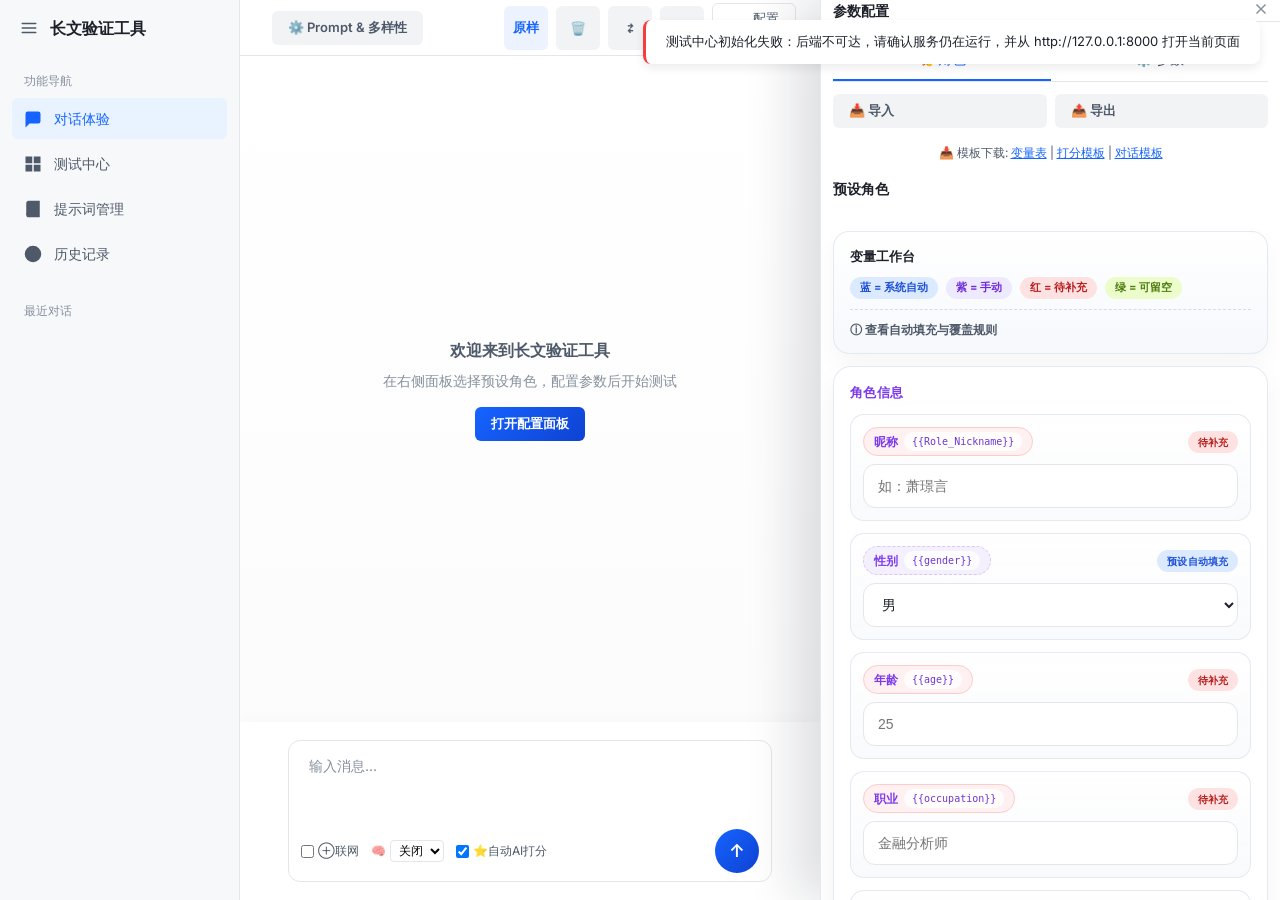
==== commit c95ce39b: "refactor: 目录重组 — 品牌设计→design-references, 工具→tools, HTML→html-tools, 一次性脚本→_archive - 57个品牌设计文件夹移入 de" ====
--- a/server/static/index.html
+++ b/server/static/index.html
@@ -72,6 +72,8 @@
       </div>
       <div class="header-right" style="display:flex;align-items:center;gap:8px">
         <div id="chat-top-tools" style="display:flex;gap:8px">
+          <button class="btn btn-secondary ai-output-toggle" id="btn-ai-output-display-mode" title="AI 输出展示：原样"
+            style="padding:6px" onclick="toggleAiOutputDisplayMode()">原样</button>
           <button class="btn btn-secondary" id="btn-clear-chat" title="清除上下文" style="padding:6px"
             onclick="confirmClearChatContext()">🗑️</button>
           <button class="btn btn-secondary" id="btn-toggle-compare" title="模型对比" style="padding:6px"
@@ -147,6 +149,7 @@
                   <option value="low">低</option>
                   <option value="medium">中</option>
                   <option value="high" selected>高</option>
+                  <option value="max">Max</option>
                 </select>
               </label>
               <label style="display:flex;align-items:center;gap:4px;cursor:pointer">
@@ -189,6 +192,7 @@
             <option value="low">低</option>
             <option value="medium">中</option>
             <option value="high" selected>高</option>
+            <option value="max">Max</option>
           </select>
         </div>
       </div>
@@ -680,9 +684,9 @@
                 </div>
                 <div class="form-item" style="margin:0">
                   <label class="form-label" for="tc-scoring-concurrency">打分并发
-                    <span id="tc-scoring-concurrency-display" style="margin-left:6px;color:var(--primary-color)">24</span>
+                    <span id="tc-scoring-concurrency-display" style="margin-left:6px;color:var(--primary-color)">2</span>
                   </label>
-                  <input type="range" id="tc-scoring-concurrency" min="1" max="24" value="24">
+                  <input type="range" id="tc-scoring-concurrency" min="1" max="24" value="2">
                 </div>
                 <div class="form-item" style="margin:0">
                   <label class="form-label">失败自动重试</label>
@@ -697,7 +701,7 @@
                   <button type="button" class="btn btn-secondary btn-sm" id="tc-scoring-reset-defaults" onclick="resetScoringDefaults()">恢复系统默认</button>
                 </div>
                 <div id="tc-scoring-default-status" style="font-size:12px;color:var(--text-tertiary);line-height:1.6">
-                  已保存默认：qwen3.6-plus / 思考 high / 并发 24 / 重试 3 次
+                  已保存默认：qwen3.6-plus / 思考 high / 并发 2 / 重试 3 次
                 </div>
               </div>
             </div>
@@ -969,10 +973,21 @@
               对比模型与执行策略
             </div>
             <div style="display:flex;flex-direction:column;gap:8px;">
-              <div style="display:flex;align-items:center;justify-content:space-between;">
+              <div style="display:flex;align-items:center;justify-content:space-between;gap:8px;flex-wrap:wrap;">
                 <label class="form-label" style="margin:0;">选择对比模型（可多选）</label>
-                <button type="button" id="btn-toggle-all-compare" class="btn btn-secondary"
-                  style="padding:4px 10px;font-size:12px;min-height:auto" onclick="toggleSelectAllCompareModels()">全选</button>
+                <div style="display:flex;align-items:center;gap:6px;flex-wrap:wrap;">
+                  <button type="button" class="btn btn-secondary"
+                    style="padding:4px 10px;font-size:12px;min-height:auto"
+                    onclick="applyCompareThinkingToSelected('disabled')">思考全关</button>
+                  <button type="button" class="btn btn-secondary"
+                    style="padding:4px 10px;font-size:12px;min-height:auto"
+                    onclick="applyCompareThinkingToSelected('high')">思考高</button>
+                  <button type="button" class="btn btn-secondary"
+                    style="padding:4px 10px;font-size:12px;min-height:auto"
+                    onclick="applyCompareThinkingToSelected('max')">思考Max</button>
+                  <button type="button" id="btn-toggle-all-compare" class="btn btn-secondary"
+                    style="padding:4px 10px;font-size:12px;min-height:auto" onclick="toggleSelectAllCompareModels()">全选</button>
+                </div>
               </div>
               <div id="compare-model-checkboxes" style="display:flex;flex-wrap:wrap;gap:8px;"></div>
             </div>
@@ -1622,6 +1637,7 @@
                   <option value="low">低</option>
                   <option value="medium">中</option>
                   <option value="high" selected>高</option>
+                  <option value="max">Max</option>
                 </select>
               </div>
               <div id="f-thinking-support-hint" style="margin-top:6px;font-size:12px;color:var(--text-tertiary)">默认深度：high</div>
@@ -1956,7 +1972,7 @@
       <div id="history-summary-task-fill" class="batch-rescore-float-fill" style="width:0%"></div>
     </div>
   </div>
-  <script src="js/legacy_bundle.js?v=94" defer></script>
+  <script src="js/legacy_bundle.js?v=97" defer></script>
 </body>
 
 </html>
--- a/server/static/css/main.css
+++ b/server/static/css/main.css
@@ -232,6 +232,17 @@
   color: var(--text-primary)
 }
 
+.history-item.active {
+  background: rgba(22, 100, 255, .08);
+  border-left-color: var(--primary-color);
+  box-shadow: inset 0 0 0 1px rgba(22, 100, 255, .16);
+  color: var(--text-primary)
+}
+
+.history-item.active:hover {
+  background: rgba(22, 100, 255, .11)
+}
+
 .history-item[data-status="completed"] {
   border-left-color: #34d399
 }
@@ -246,6 +257,10 @@
 
 .history-item[data-status="error"] {
   border-left-color: #f87171
+}
+
+.history-item.active[data-status] {
+  border-left-color: var(--primary-color)
 }
 
 .history-item.pinned .history-title::before {
@@ -283,6 +298,25 @@
   overflow: hidden;
   text-overflow: ellipsis;
   line-height: 1.4
+}
+
+.history-item.active .history-title {
+  color: var(--primary-color)
+}
+
+.history-current-badge {
+  display: inline-flex;
+  align-items: center;
+  justify-content: center;
+  height: 18px;
+  padding: 0 6px;
+  border-radius: 5px;
+  background: rgba(22, 100, 255, .12);
+  color: var(--primary-color);
+  font-size: 11px;
+  font-weight: 700;
+  line-height: 1;
+  white-space: nowrap
 }
 
 .history-preview {
@@ -370,6 +404,17 @@
   justify-content: center;
   font-size: 12px;
   font-weight: 700
+}
+
+.sidebar.collapsed .history-item.active {
+  background: transparent;
+  box-shadow: none
+}
+
+.sidebar.collapsed .history-item.active .history-avatar {
+  background: var(--primary-color);
+  color: #fff;
+  box-shadow: 0 0 0 3px rgba(22, 100, 255, .16)
 }
 
 /* Workspace */
@@ -745,6 +790,31 @@
 .msg-dialogue {
   color: var(--text-primary);
   font-weight: 700;
+}
+
+.ai-output-toggle {
+  min-width: 48px;
+  justify-content: center;
+  font-weight: 600;
+}
+
+.ai-output-toggle[data-mode="raw"] {
+  color: var(--primary-color);
+  border-color: rgba(22, 100, 255, 0.24);
+  background: rgba(22, 100, 255, 0.08);
+}
+
+.ai-output-text {
+  white-space: pre-wrap;
+  word-break: break-word;
+}
+
+.ai-output-raw {
+  font-family: inherit;
+}
+
+.ai-output-formatted {
+  white-space: normal;
 }
 
 .msg-meta {
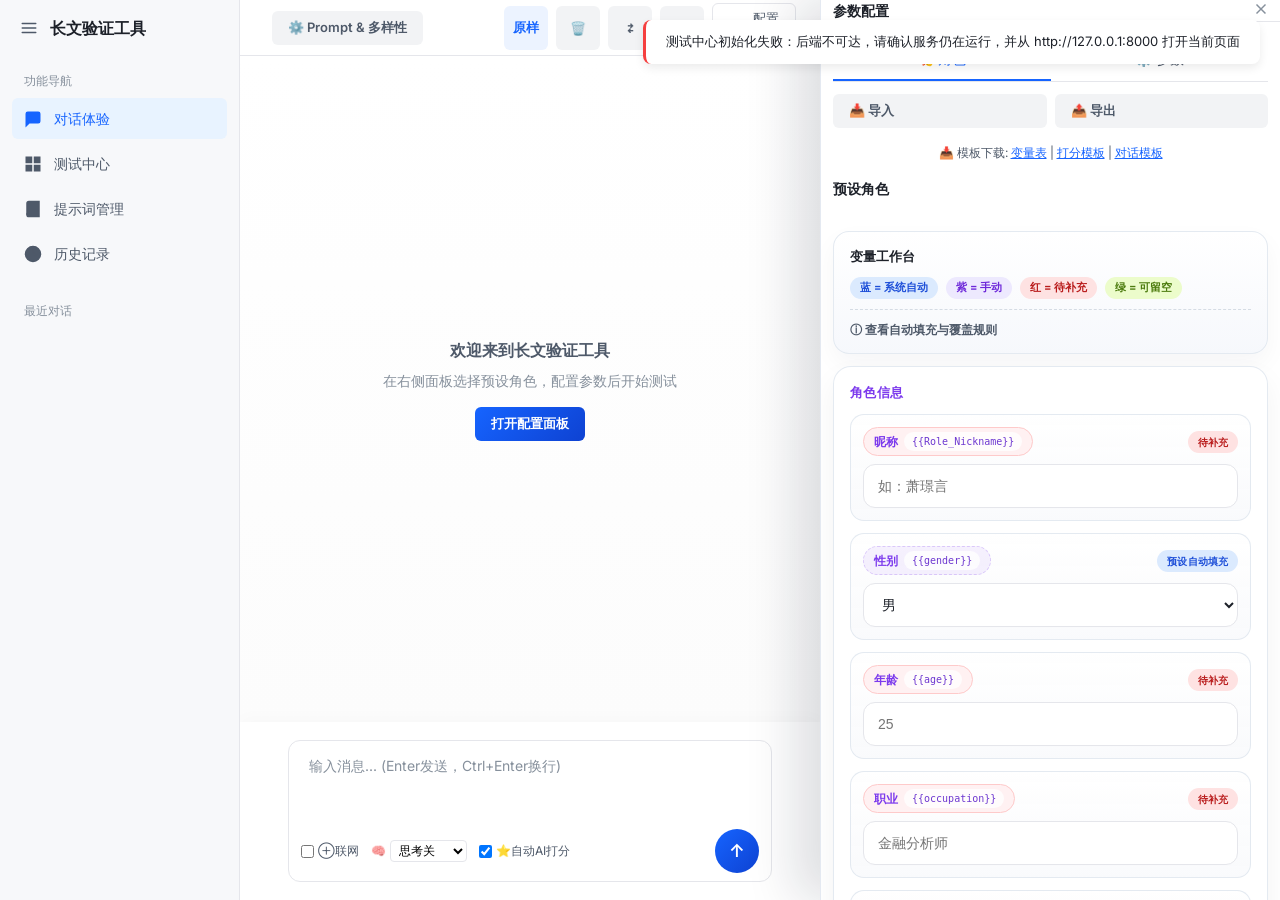
==== commit 98d1e3aa: "feat(longform-tool): pre-split WIP snapshot — frontend overhaul + new model coverage 整体快照（35 文件，+530" ====
--- a/server/static/index.html
+++ b/server/static/index.html
@@ -9,7 +9,7 @@
     href="data:image/svg+xml,%3Csvg xmlns='http://www.w3.org/2000/svg' viewBox='0 0 64 64'%3E%3Crect width='64' height='64' rx='14' fill='%231f6feb'/%3E%3Cpath d='M18 20h28v6H18zm0 12h20v6H18zm0 12h28v6H18z' fill='white'/%3E%3C/svg%3E">
   <link href="https://fonts.googleapis.com/css2?family=Inter:wght@400;500;600;700&display=swap" rel="stylesheet">
   <script src="vendor/xlsx.full.min.js"></script>
-  <link rel="stylesheet" href="css/main.css?v=91">
+  <link rel="stylesheet" href="css/main.css?v=93">
 
 </head>
 
@@ -76,7 +76,8 @@
             style="padding:6px" onclick="toggleAiOutputDisplayMode()">原样</button>
           <button class="btn btn-secondary" id="btn-clear-chat" title="清除上下文" style="padding:6px"
             onclick="confirmClearChatContext()">🗑️</button>
-          <button class="btn btn-secondary" id="btn-toggle-compare" title="模型对比" style="padding:6px"
+          <button class="btn btn-secondary" id="btn-toggle-compare" title="模型对比" aria-label="进入模型对比"
+            aria-pressed="false" role="button" style="padding:6px"
             onclick="toggleCompareMode()">⇄</button>
           <button class="btn btn-secondary" id="btn-new-chat" title="新建会话" style="padding:6px"
             onclick="handleNewChatSession()">➕</button>
@@ -126,6 +127,7 @@
         <span id="chat-typing-text">请求已发送</span>
       </div>
       <div class="btn-group chat-shell-row chat-actions-row" id="chat-nav" style="display:none">
+        <button class="btn btn-secondary" id="btn-return-freechat" type="button" style="display:none">← 返回模型对比</button>
         <button class="btn btn-secondary" id="btn-view-msgs">📋 查看调试详情</button>
         <button class="btn btn-secondary" id="btn-export-excel">📥 导出 Excel</button>
         <button class="btn btn-primary" id="btn-score-conv" style="background:linear-gradient(135deg,#f59e0b,#ef4444)">⭐
@@ -134,8 +136,8 @@
       <!-- 对话输入框 -->
       <div class="input-dock chat-shell-row" id="chat-input-dock">
         <div class="input-wrapper">
-          <textarea id="chat-input" placeholder="输入消息..."
-            onkeydown="if(event.key==='Enter'&&!event.shiftKey){event.preventDefault();sendChatMessage()}"></textarea>
+          <textarea id="chat-input" placeholder="输入消息... (Enter发送，Ctrl+Enter换行)"
+            onkeydown="handleChatInputKey(event, sendChatMessage)"></textarea>
           <div style="display:flex;justify-content:space-between;align-items:center;padding:8px 12px;gap:12px">
             <div style="display:flex;align-items:center;gap:12px;font-size:12px;color:var(--text-secondary)">
               <label style="display:flex;align-items:center;gap:4px;cursor:pointer">
@@ -199,7 +201,8 @@
       <div style="padding:4px 8% 12px;display:flex;gap:8px">
         <textarea id="freechat-input" class="form-control"
           style="flex:1;min-height:44px;max-height:120px;resize:vertical;font-family:var(--font)"
-          placeholder="输入消息..."></textarea>
+          onkeydown="handleChatInputKey(event, sendFreeChat)"
+          placeholder="输入消息... (Enter发送，Ctrl+Enter换行)"></textarea>
         <button class="btn btn-primary" id="btn-freechat-send" style="padding:0 24px"
           onclick="sendFreeChat()">发送</button>
         <button class="btn btn-secondary" onclick="clearFreeChat()" title="清空对话">🗑️</button>
@@ -213,6 +216,28 @@
           onclick="generateFreeChatCompareReport()" disabled>📊 生成对比报告</button>
       </div>
     </section>
+
+    <div id="modal-freechat-conversation" class="modal" role="dialog" aria-modal="true"
+      aria-labelledby="freechat-conversation-title" aria-hidden="true" tabindex="-1"
+      style="display:none;position:fixed;inset:0;background:rgba(0,0,0,0.42);z-index:999;align-items:center;justify-content:center;padding:20px;">
+      <div class="freechat-conversation-modal">
+        <div class="freechat-conversation-header">
+          <div>
+            <h3 id="freechat-conversation-title">模型回复详情</h3>
+            <div id="freechat-conversation-meta" class="freechat-conversation-meta"></div>
+          </div>
+          <button class="freechat-conversation-close" type="button" onclick="closeModal('modal-freechat-conversation')"
+            aria-label="关闭">×</button>
+        </div>
+        <div id="freechat-conversation-body" class="freechat-conversation-body"></div>
+        <div class="freechat-conversation-actions">
+          <button class="btn btn-secondary" type="button"
+            onclick="closeModal('modal-freechat-conversation')">返回模型对比</button>
+          <button class="btn btn-secondary" type="button" id="btn-freechat-open-full-conversation"
+            onclick="openFreeChatPreviewFullConversation()">打开单模型原始会话</button>
+        </div>
+      </div>
+    </div>
 
     <!-- P-freechat: 独立 Prompt 编辑弹窗 -->
     <div id="modal-freechat-prompt" class="modal" role="dialog" aria-modal="true"
@@ -339,6 +364,7 @@
                 <div class="score-progress-fill" id="scoring-progress-fill" style="width:0%"></div>
               </div>
             </div>
+            <div id="scoring-diagnostics" class="score-diagnostics" aria-live="polite" style="display:none"></div>
             <div style="display:flex;align-items:center;justify-content:space-between;gap:16px;flex-wrap:wrap;margin-bottom:16px;padding:12px 14px;border:1px solid var(--border-light);border-radius:12px;background:var(--bg-hover)">
               <div style="display:flex;align-items:center;gap:12px;flex-wrap:wrap">
                 <label class="form-label" for="score-low-threshold" style="margin:0">低分阈值</label>
@@ -387,6 +413,7 @@
           </div>
           <div id="ai-summary-content" style="display:none">
             <div id="ai-summary-meta" style="font-size:12px;color:var(--text-secondary);margin-bottom:12px"></div>
+            <div id="ai-summary-diagnostics" class="score-diagnostics score-diagnostics-report" style="display:none"></div>
             <pre id="ai-summary-markdown"
               style="white-space:pre-wrap;word-break:break-word;font-size:12px;line-height:1.75;background:var(--bg-hover);padding:16px;border-radius:10px;max-height:60vh;overflow:auto;margin:0"></pre>
           </div>
@@ -501,6 +528,15 @@
           onclick="switchPage('chat')">去对话测试</button>
       </div>
       <div id="history-content" style="display:none">
+        <div class="history-page-tabs" role="tablist" aria-label="历史记录类型">
+          <button class="history-page-tab active" id="history-tab-conversations" type="button" role="tab"
+            aria-selected="true" aria-controls="history-conversations-panel"
+            onclick="switchHistoryTab('conversations')">会话历史</button>
+          <button class="history-page-tab" id="history-tab-runs" type="button" role="tab"
+            aria-selected="false" aria-controls="history-runs-panel"
+            onclick="switchHistoryTab('runs')">Run 历史</button>
+        </div>
+        <div id="history-conversations-panel" role="tabpanel" aria-labelledby="history-tab-conversations">
         <div style="display:grid;grid-template-columns:1.2fr 1.2fr 1.2fr 1fr 1fr 1fr 0.8fr 0.8fr auto auto auto;gap:8px;margin-bottom:16px">
           <input type="text" id="history-filter-role" class="form-control" placeholder="按角色筛选">
           <input type="text" id="history-filter-model" class="form-control" placeholder="按模型筛选">
@@ -618,6 +654,22 @@
           </thead>
           <tbody id="history-tbody"></tbody>
         </table>
+        </div>
+        <div id="history-runs-panel" role="tabpanel" aria-labelledby="history-tab-runs" style="display:none">
+          <div class="run-history-toolbar">
+            <div>
+              <div class="run-history-title">Run 历史</div>
+              <div class="run-history-subtitle">读取编排任务快照，展示 run id、标题、类型、状态、摘要与配置快照。</div>
+            </div>
+            <div class="run-history-actions">
+              <label class="run-history-limit-label" for="run-history-limit">数量</label>
+              <input id="run-history-limit" class="form-control" type="number" min="1" max="200" step="1" value="50">
+              <button class="btn btn-secondary" type="button" onclick="loadRunHistory({ force: true })">刷新</button>
+            </div>
+          </div>
+          <div id="run-history-status" class="run-history-status">切换到 Run 历史后自动读取最近任务。</div>
+          <div id="run-history-list" class="run-history-list"></div>
+        </div>
       </div>
     </section>
 
@@ -635,16 +687,19 @@
         </div>
         <div class="test-mode-grid" role="tablist" aria-label="测试任务类型">
           <button type="button" class="test-mode-card active" id="tc-mode-batch"
+            role="tab" aria-selected="true" aria-controls="tc-tab-batch"
             onclick="switchTestCenterMode('batch')">
             <strong>批量测试</strong>
             <span>批量配置 + 多轮输入，适合跑完整回归。</span>
           </button>
           <button type="button" class="test-mode-card" id="tc-mode-compare"
+            role="tab" aria-selected="false" aria-controls="tc-tab-compare"
             onclick="switchTestCenterMode('compare')">
             <strong>模型对比</strong>
             <span>同一角色和输入，横向比较多模型表现。</span>
           </button>
           <button type="button" class="test-mode-card" id="tc-mode-prompt-ab"
+            role="tab" aria-selected="false" aria-controls="tc-tab-prompt-ab"
             onclick="switchTestCenterMode('prompt-ab')">
             <strong>Prompt A/B</strong>
             <span>控制组与实验组并行对比，支持实时与历史复盘。</span>
@@ -955,6 +1010,7 @@
               💬 多轮对话输入（每行一轮）
             </div>
             <textarea id="compare-turns" class="form-control" style="font-family:var(--font);min-height:120px"
+              onkeydown="handleCompareTurnsKey(event)"
               placeholder="今天天气真好&#10;你刚才看我的眼神好奇怪&#10;那你为什么突然笑了"></textarea>
             <span style="font-size:11px;color:var(--text-tertiary)">所有对比模型将使用相同的多轮用户输入</span>
           </div>
@@ -973,9 +1029,17 @@
               对比模型与执行策略
             </div>
             <div style="display:flex;flex-direction:column;gap:8px;">
+              <div class="compare-variant-controls">
+                <label class="form-label" for="compare-variant-mode" style="margin:0;">对比维度</label>
+                <select id="compare-variant-mode" class="form-control" onchange="setCompareVariantMode(this.value)">
+                  <option value="models">跨模型对比</option>
+                  <option value="thinking">同模型思考对比</option>
+                </select>
+                <span id="compare-variant-hint" class="compare-variant-hint">选择 2 个及以上模型，每个模型使用各自下拉框里的思考设置。</span>
+              </div>
               <div style="display:flex;align-items:center;justify-content:space-between;gap:8px;flex-wrap:wrap;">
                 <label class="form-label" style="margin:0;">选择对比模型（可多选）</label>
-                <div style="display:flex;align-items:center;gap:6px;flex-wrap:wrap;">
+                <div id="compare-thinking-bulk-actions" style="display:flex;align-items:center;gap:6px;flex-wrap:wrap;">
                   <button type="button" class="btn btn-secondary"
                     style="padding:4px 10px;font-size:12px;min-height:auto"
                     onclick="applyCompareThinkingToSelected('disabled')">思考全关</button>
@@ -989,7 +1053,7 @@
                     style="padding:4px 10px;font-size:12px;min-height:auto" onclick="toggleSelectAllCompareModels()">全选</button>
                 </div>
               </div>
-              <div id="compare-model-checkboxes" style="display:flex;flex-wrap:wrap;gap:8px;"></div>
+              <div id="compare-model-checkboxes" class="compare-model-list"></div>
             </div>
             <div style="display:flex;align-items:center;gap:16px;margin-top:4px;">
               <label class="form-label" style="margin:0;min-width:70px">安全落盘</label>
@@ -1972,7 +2036,7 @@
       <div id="history-summary-task-fill" class="batch-rescore-float-fill" style="width:0%"></div>
     </div>
   </div>
-  <script src="js/legacy_bundle.js?v=97" defer></script>
+  <script src="js/legacy_bundle.js?v=106" defer></script>
 </body>
 
 </html>
--- a/server/static/css/main.css
+++ b/server/static/css/main.css
@@ -14,6 +14,18 @@
   --success-color: #00b42a;
   --warning-color: #ff7d00;
   --danger-color: #f53f3f;
+  --focus-ring: 0 0 0 3px rgba(22, 100, 255, .18);
+  --status-success-bg: rgba(0, 180, 42, .10);
+  --status-warning-bg: rgba(255, 125, 0, .12);
+  --status-danger-bg: rgba(245, 63, 63, .12);
+  --status-info-bg: rgba(22, 100, 255, .10);
+  --status-muted-bg: rgba(134, 144, 156, .14);
+  --status-success-border: rgba(0, 180, 42, .28);
+  --status-warning-border: rgba(255, 125, 0, .30);
+  --status-danger-border: rgba(245, 63, 63, .30);
+  --status-info-border: rgba(22, 100, 255, .28);
+  --primary-subtle-bg: rgba(22, 100, 255, .06);
+  --primary-subtle-border: rgba(22, 100, 255, .32);
   --shadow-sm: 0 1px 4px rgba(0, 0, 0, .04);
   --shadow-md: 0 4px 10px rgba(0, 0, 0, .08);
   --sidebar-width: 240px;
@@ -59,6 +71,7 @@
 :focus-visible {
   outline: 2px solid var(--primary-color);
   outline-offset: 2px;
+  box-shadow: var(--focus-ring);
 }
 
 :focus:not(:focus-visible) {
@@ -993,27 +1006,27 @@
 }
 
 .msg-tag.green {
-  background: #e8ffea;
-  color: #00b42a;
-  border: 1px solid #b6eebc;
+  background: var(--status-success-bg);
+  color: var(--success-color);
+  border: 1px solid var(--status-success-border);
 }
 
 .msg-tag.yellow {
-  background: #fff7e8;
-  color: #ff7d00;
-  border: 1px solid #ffd18b;
+  background: var(--status-warning-bg);
+  color: var(--warning-color);
+  border: 1px solid var(--status-warning-border);
 }
 
 .msg-tag.orange {
-  background: #fff3e8;
-  color: #fa6400;
-  border: 1px solid #fdb180;
+  background: var(--status-warning-bg);
+  color: var(--warning-color);
+  border: 1px solid var(--status-warning-border);
 }
 
 .msg-tag.blue {
-  background: #e8f3ff;
-  color: #1664ff;
-  border: 1px solid #b8d4ff;
+  background: var(--status-info-bg);
+  color: var(--primary-color);
+  border: 1px solid var(--status-info-border);
 }
 
 .msg-tag.red {
@@ -1461,6 +1474,227 @@
   line-height: 1.6;
 }
 
+.compare-model-list {
+  display: grid;
+  grid-template-columns: repeat(auto-fill, minmax(260px, 1fr));
+  gap: 8px;
+}
+
+.compare-variant-controls {
+  display: grid;
+  grid-template-columns: auto minmax(160px, 220px) minmax(0, 1fr);
+  align-items: center;
+  gap: 8px;
+  padding: 10px 12px;
+  border: 1px solid var(--border-light);
+  border-radius: 8px;
+  background: var(--bg-hover);
+}
+
+.compare-variant-hint {
+  color: var(--text-secondary);
+  font-size: 12px;
+  line-height: 1.5;
+}
+
+.compare-model-row {
+  display: grid;
+  grid-template-columns: auto minmax(0, 1fr) auto;
+  align-items: center;
+  gap: 10px;
+  min-height: 52px;
+  padding: 8px 10px;
+  border: 1px solid var(--border-light);
+  border-radius: 8px;
+  background: var(--bg-surface);
+  cursor: pointer;
+  transition: border-color .16s ease, background .16s ease, box-shadow .16s ease;
+}
+
+.compare-model-row:hover {
+  background: var(--bg-hover);
+}
+
+.compare-model-row.is-selected {
+  border-color: var(--primary-color);
+  box-shadow: 0 0 0 1px color-mix(in srgb, var(--primary-color) 24%, transparent);
+}
+
+.compare-model-row.is-thinking-unsupported {
+  opacity: .76;
+}
+
+.compare-model-main {
+  display: flex;
+  flex-direction: column;
+  min-width: 0;
+  gap: 3px;
+}
+
+.compare-model-name {
+  overflow: hidden;
+  color: var(--text-primary);
+  font-size: 13px;
+  font-weight: 600;
+  line-height: 1.3;
+  text-overflow: ellipsis;
+  white-space: nowrap;
+}
+
+.compare-model-meta {
+  display: flex;
+  align-items: center;
+  gap: 6px;
+  min-width: 0;
+  color: var(--text-tertiary);
+  font-size: 11px;
+  line-height: 1.3;
+}
+
+.compare-thinking-badge {
+  padding: 1px 6px;
+  border: 1px solid color-mix(in srgb, var(--success-color, #10b981) 34%, var(--border-light));
+  border-radius: 999px;
+  color: var(--success-color, #10b981);
+  white-space: nowrap;
+}
+
+.compare-thinking-badge.is-muted {
+  border-color: var(--border-light);
+  color: var(--text-tertiary);
+}
+
+.compare-thinking-select {
+  min-height: 28px;
+  padding: 3px 8px;
+  border: 1px solid var(--border-light);
+  border-radius: 6px;
+  background: var(--bg-surface);
+  color: var(--text-secondary);
+  cursor: pointer;
+  font-size: 12px;
+}
+
+.compare-thinking-select:disabled {
+  cursor: not-allowed;
+  opacity: .58;
+}
+
+.fc-thinking-select {
+  min-height: 28px;
+  max-width: 86px;
+  padding: 3px 6px;
+  border: 1px solid var(--border-light);
+  border-radius: 6px;
+  background: var(--bg-surface);
+  color: var(--text-secondary);
+  cursor: pointer;
+  font-size: 12px;
+}
+
+.fc-thinking-select:disabled {
+  cursor: not-allowed;
+  opacity: .58;
+}
+
+.freechat-conversation-modal {
+  width: min(980px, 94vw);
+  max-height: 88vh;
+  border: 1px solid var(--border-light);
+  border-radius: 10px;
+  background: var(--bg-surface);
+  box-shadow: 0 18px 42px rgba(15, 23, 42, .18);
+  display: flex;
+  flex-direction: column;
+  overflow: hidden;
+}
+
+.freechat-conversation-header {
+  padding: 14px 18px;
+  border-bottom: 1px solid var(--border-light);
+  display: flex;
+  align-items: flex-start;
+  justify-content: space-between;
+  gap: 12px;
+}
+
+.freechat-conversation-header h3 {
+  margin: 0;
+  color: var(--text-primary);
+  font-size: 16px;
+  font-weight: 700;
+}
+
+.freechat-conversation-meta {
+  margin-top: 4px;
+  color: var(--text-tertiary);
+  font-size: 12px;
+}
+
+.freechat-conversation-close {
+  border: none;
+  background: none;
+  color: var(--text-tertiary);
+  cursor: pointer;
+  font-size: 20px;
+  line-height: 1;
+}
+
+.freechat-conversation-body {
+  padding: 16px 18px;
+  overflow-y: auto;
+  display: grid;
+  gap: 12px;
+}
+
+.freechat-conversation-turn {
+  border: 1px solid var(--border-light);
+  border-radius: 8px;
+  background: var(--bg-hover);
+  padding: 12px;
+  display: grid;
+  gap: 8px;
+}
+
+.freechat-conversation-turn-head {
+  color: var(--text-tertiary);
+  font-size: 12px;
+  font-weight: 600;
+}
+
+.freechat-conversation-message {
+  border-radius: 8px;
+  padding: 10px 12px;
+  white-space: pre-wrap;
+  word-break: break-word;
+  line-height: 1.6;
+  font-size: 13px;
+}
+
+.freechat-conversation-message.user {
+  background: var(--bg-user-bubble);
+}
+
+.freechat-conversation-message.ai {
+  border: 1px solid var(--border-light);
+  background: var(--bg-surface);
+}
+
+.freechat-conversation-empty {
+  padding: 28px;
+  color: var(--text-tertiary);
+  text-align: center;
+}
+
+.freechat-conversation-actions {
+  padding: 12px 18px;
+  border-top: 1px solid var(--border-light);
+  display: flex;
+  justify-content: flex-end;
+  gap: 8px;
+  background: var(--bg-surface);
+}
+
 .tc-tab-content-wrapper {
   min-width: 0;
 }
@@ -1996,6 +2230,148 @@
 }
 
 /* History Table */
+.history-page-tabs {
+  display: flex;
+  gap: 8px;
+  margin-bottom: 16px;
+  border-bottom: 1px solid var(--border-light);
+}
+
+.history-page-tab {
+  border: 0;
+  border-bottom: 2px solid transparent;
+  background: transparent;
+  color: var(--text-secondary);
+  cursor: pointer;
+  font: inherit;
+  font-size: 14px;
+  font-weight: 600;
+  padding: 10px 4px;
+}
+
+.history-page-tab.active {
+  border-bottom-color: var(--primary-color);
+  color: var(--primary-color);
+}
+
+.run-history-toolbar {
+  display: flex;
+  align-items: flex-start;
+  justify-content: space-between;
+  gap: 16px;
+  margin-bottom: 14px;
+  padding: 14px 16px;
+  border: 1px solid var(--border-light);
+  border-radius: 8px;
+  background: var(--bg-surface);
+}
+
+.run-history-title {
+  color: var(--text-primary);
+  font-size: 16px;
+  font-weight: 700;
+}
+
+.run-history-subtitle,
+.run-history-status {
+  color: var(--text-secondary);
+  font-size: 12px;
+  line-height: 1.6;
+}
+
+.run-history-actions {
+  display: flex;
+  align-items: center;
+  gap: 8px;
+  flex-shrink: 0;
+}
+
+.run-history-limit-label {
+  color: var(--text-secondary);
+  font-size: 12px;
+}
+
+#run-history-limit {
+  width: 86px;
+}
+
+.run-history-list {
+  display: grid;
+  gap: 12px;
+  margin-top: 12px;
+}
+
+.run-history-empty,
+.run-history-card {
+  border: 1px solid var(--border-light);
+  border-radius: 8px;
+  background: var(--bg-surface);
+}
+
+.run-history-empty {
+  padding: 24px;
+  color: var(--text-tertiary);
+  text-align: center;
+}
+
+.run-history-card {
+  padding: 14px 16px;
+}
+
+.run-history-card-head {
+  display: flex;
+  align-items: flex-start;
+  justify-content: space-between;
+  gap: 12px;
+  margin-bottom: 10px;
+}
+
+.run-history-card-title {
+  color: var(--text-primary);
+  font-size: 14px;
+  font-weight: 700;
+}
+
+.run-history-card-meta {
+  display: flex;
+  flex-wrap: wrap;
+  gap: 8px;
+  margin-top: 4px;
+  color: var(--text-tertiary);
+  font-size: 12px;
+}
+
+.run-history-id {
+  font-family: ui-monospace, SFMono-Regular, Consolas, monospace;
+}
+
+.run-history-summary {
+  margin-bottom: 10px;
+  color: var(--text-secondary);
+  font-size: 13px;
+}
+
+.run-history-snapshot summary {
+  cursor: pointer;
+  color: var(--text-secondary);
+  font-size: 12px;
+  font-weight: 600;
+}
+
+.run-history-snapshot pre {
+  max-height: 260px;
+  margin: 8px 0 0;
+  overflow: auto;
+  padding: 12px;
+  border: 1px solid var(--border-light);
+  border-radius: 8px;
+  background: var(--bg-hover);
+  color: var(--text-secondary);
+  font-size: 12px;
+  line-height: 1.5;
+  white-space: pre-wrap;
+}
+
 .history-table {
   width: 100%;
   border-collapse: collapse
@@ -2216,48 +2592,58 @@
 }
 
 .status-completed {
-  background: rgba(0, 180, 42, .1);
+  background: var(--status-success-bg);
   color: var(--success-color)
 }
 
 .status-running {
-  background: rgba(22, 100, 255, .1);
+  background: var(--status-info-bg);
   color: var(--primary-color)
 }
 
 .status-queued {
-  background: rgba(22, 100, 255, .08);
+  background: var(--status-info-bg);
   color: var(--primary-color)
 }
 
 .status-paused {
-  background: rgba(245, 158, 11, .12);
+  background: var(--status-warning-bg);
   color: #b45309
 }
 
 .status-cancelled {
-  background: rgba(134, 144, 156, .14);
+  background: var(--status-muted-bg);
   color: var(--text-secondary)
 }
 
 .status-interrupted {
-  background: rgba(255, 125, 0, .12);
+  background: var(--status-warning-bg);
   color: var(--warning-color)
 }
 
 .status-failed {
-  background: rgba(245, 63, 63, .1);
+  background: var(--status-danger-bg);
   color: var(--danger-color)
 }
 
 .status-pending {
-  background: rgba(134, 144, 156, .1);
+  background: var(--status-muted-bg);
   color: var(--text-tertiary)
 }
 
 .status-scoring-failed {
-  background: rgba(245, 158, 11, .12);
+  background: var(--status-warning-bg);
   color: #b45309
+}
+
+.status-scored {
+  background: var(--status-success-bg);
+  color: var(--success-color);
+}
+
+.status-unscored {
+  background: var(--status-warning-bg);
+  color: var(--warning-color);
 }
 
 /* Debug */
@@ -2543,6 +2929,209 @@
   gap: 12px
 }
 
+.score-diagnostics {
+  margin-bottom: 16px;
+}
+
+.score-diagnostics-report {
+  margin-bottom: 14px;
+}
+
+.score-diagnostics-shell {
+  border: 1px solid var(--border-light);
+  border-radius: 8px;
+  background: var(--bg-surface);
+  padding: 14px;
+  display: grid;
+  gap: 12px;
+}
+
+.score-diagnostics-shell.compact {
+  padding: 12px;
+  background: var(--bg-hover);
+}
+
+.score-diagnostics-header {
+  display: flex;
+  align-items: flex-start;
+  justify-content: space-between;
+  gap: 12px;
+}
+
+.score-diagnostics-title,
+.score-diagnostic-section-title,
+.score-evidence-title {
+  font-size: 13px;
+  font-weight: 700;
+  color: var(--text-primary);
+}
+
+.score-diagnostics-subtitle {
+  margin-top: 3px;
+  font-size: 12px;
+  color: var(--text-tertiary);
+}
+
+.score-diagnostics-status {
+  display: flex;
+  gap: 6px;
+  flex-wrap: wrap;
+  justify-content: flex-end;
+}
+
+.score-diagnostics-grid {
+  display: grid;
+  grid-template-columns: minmax(0, 1.25fr) minmax(240px, .75fr);
+  gap: 12px;
+}
+
+.score-diagnostic-section {
+  display: grid;
+  gap: 8px;
+  min-width: 0;
+}
+
+.score-cluster-list,
+.score-failure-list {
+  display: grid;
+  gap: 8px;
+}
+
+.score-cluster-card,
+.score-diagnostic-row,
+.score-filter-clear {
+  border: 1px solid var(--border-light);
+  border-radius: 8px;
+  background: var(--bg-hover);
+  color: var(--text-secondary);
+  cursor: pointer;
+}
+
+.score-diagnostics-shell.is-readonly .score-cluster-card,
+.score-diagnostics-shell.is-readonly .score-diagnostic-row,
+.score-diagnostics-shell.is-readonly .score-evidence-item {
+  cursor: default;
+}
+
+.score-cluster-card,
+.score-diagnostic-row {
+  display: grid;
+  gap: 4px;
+  padding: 10px 12px;
+  text-align: left;
+  min-height: 44px;
+}
+
+.score-diagnostics-shell:not(.is-readonly) .score-cluster-card:hover,
+.score-diagnostics-shell:not(.is-readonly) .score-diagnostic-row:hover,
+.score-diagnostics-shell:not(.is-readonly) .score-evidence-item:hover,
+.score-cluster-card.active {
+  border-color: var(--primary-subtle-border);
+  background: var(--primary-subtle-bg);
+  color: var(--text-primary);
+}
+
+.score-cluster-title {
+  font-size: 13px;
+  font-weight: 700;
+}
+
+.score-cluster-meta,
+.score-cluster-turns,
+.score-diagnostic-row small,
+.score-evidence-excerpt,
+.score-evidence-muted,
+.score-diagnostic-empty,
+.score-filter-empty {
+  font-size: 12px;
+  color: var(--text-tertiary);
+  line-height: 1.55;
+}
+
+.score-diagnostic-row {
+  grid-template-columns: minmax(0, 1fr) auto;
+  align-items: center;
+}
+
+.score-diagnostic-row span:first-child {
+  display: grid;
+  gap: 3px;
+  min-width: 0;
+}
+
+.score-diagnostic-count {
+  font-size: 12px;
+  font-weight: 700;
+  color: var(--danger-color);
+}
+
+.score-filter-clear {
+  width: fit-content;
+  padding: 6px 10px;
+  font-size: 12px;
+  color: var(--primary-color);
+}
+
+.score-filter-empty,
+.score-diagnostic-empty {
+  padding: 12px;
+  border: 1px dashed var(--border-light);
+  border-radius: 8px;
+  background: var(--bg-hover);
+}
+
+.score-evidence-chain {
+  display: grid;
+  gap: 8px;
+}
+
+.score-evidence-chain.is-empty {
+  padding-top: 10px;
+}
+
+.score-evidence-item {
+  border: 1px solid var(--border-light);
+  border-radius: 8px;
+  padding: 9px 10px;
+  background: var(--bg-hover);
+  display: grid;
+  gap: 7px;
+  color: var(--text-secondary);
+  text-align: left;
+}
+
+button.score-evidence-item {
+  width: 100%;
+  cursor: pointer;
+}
+
+.score-evidence-meta,
+.score-evidence-chips {
+  display: flex;
+  align-items: center;
+  gap: 6px;
+  flex-wrap: wrap;
+  font-size: 12px;
+  color: var(--text-secondary);
+}
+
+.score-evidence-chip {
+  display: inline-flex;
+  align-items: center;
+  min-height: 22px;
+  padding: 0 8px;
+  border-radius: 999px;
+  background: var(--status-info-bg);
+  color: var(--primary-color);
+  font-size: 11px;
+  font-weight: 700;
+}
+
+.score-evidence-chip.is-danger {
+  background: var(--status-danger-bg);
+  color: var(--danger-color);
+}
+
 .score-turn-card {
   border: 1px solid var(--border-light);
   border-radius: 8px;
@@ -2683,6 +3272,14 @@
 
   .score-layout {
     grid-template-columns: 1fr
+  }
+
+  .score-diagnostics-grid {
+    grid-template-columns: 1fr;
+  }
+
+  .score-diagnostics-header {
+    flex-direction: column;
   }
 }
 
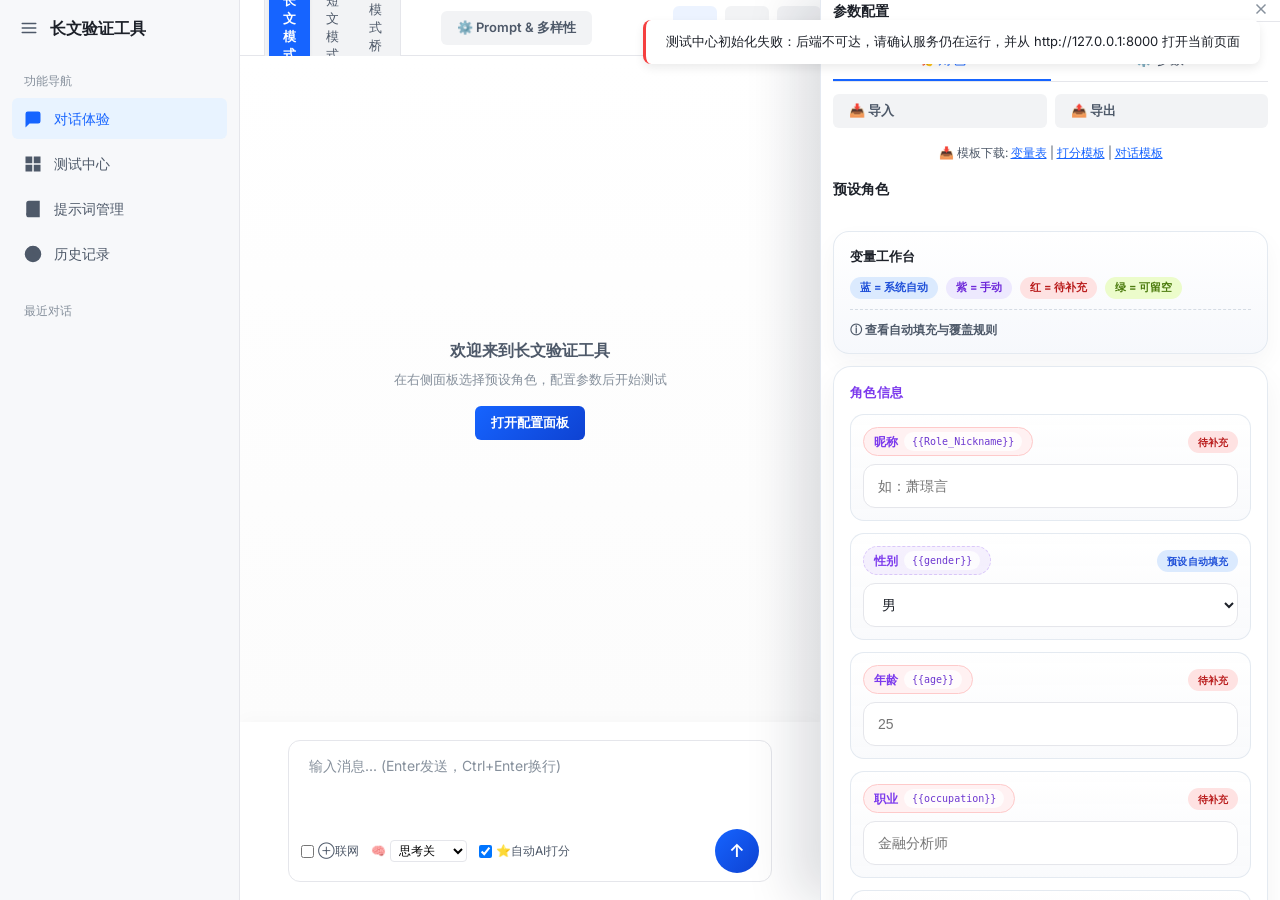
==== commit 4972b917: "feat(v6.0): D11/F4 双模式前端融合完整实施 + Playwright E2E 真验证 11/11 PASS 前端融合接入 index.html： - mode_controller." ====
--- a/server/static/index.html
+++ b/server/static/index.html
@@ -10,6 +10,9 @@
   <link href="https://fonts.googleapis.com/css2?family=Inter:wght@400;500;600;700&display=swap" rel="stylesheet">
   <script src="vendor/xlsx.full.min.js"></script>
   <link rel="stylesheet" href="css/main.css?v=93">
+  <link rel="stylesheet" href="css/shortform.css?v=1">
+  <link rel="stylesheet" href="css/bridge.css?v=1">
+
 
 </head>
 
@@ -60,7 +63,13 @@
   <!-- 中间工作区 -->
   <main class="main-workspace">
     <header class="workspace-header">
-      <div class="header-left">
+      <div class="header-left" style="display:flex;align-items:center">
+        <!-- 模式切换器 -->
+        <div class="mode-tab-switcher" id="mode-tab-switcher">
+          <button class="mode-tab-btn active" data-mode="longform" onclick="setMode('longform')">长文模式</button>
+          <button class="mode-tab-btn" data-mode="shortform" onclick="setMode('shortform')">短文模式</button>
+          <button class="mode-tab-btn" data-mode="bridge" onclick="setMode('bridge')">双模式桥接</button>
+        </div>
         <div id="header-model-shell" class="header-model-shell" title="点击选择全局主模型">
           <div id="header-model-picker"></div>
           <button class="btn btn-secondary header-model-settings-btn" id="btn-header-model-settings" type="button"
@@ -1356,6 +1365,476 @@
           style="display:none;width:100%;min-height:400px;max-height:600px;font-size:12px;padding:16px;background:var(--bg-hover);border:1px solid var(--border-light);border-radius:8px;line-height:1.6;font-family:monospace;resize:vertical"></textarea>
       </div>
     </section>
+
+    <!-- P6: 短文验证页面 -->
+    <section id="page-shortform" class="page" style="flex:1;display:none;flex-direction:column;min-height:0">
+      <!-- 短文子导航 Tab -->
+      <div class="sf-nav-tabs">
+        <button class="sf-tab-btn active" data-tab="case" onclick="switchShortformTab('case')">🗂️ 用例库</button>
+        <button class="sf-tab-btn" data-tab="run" onclick="switchShortformTab('run')">🚀 运行台</button>
+        <button class="sf-tab-btn" data-tab="monitor" onclick="switchShortformTab('monitor')">📊 任务监控</button>
+        <button class="sf-tab-btn" data-tab="report" onclick="switchShortformTab('report')">📋 对比报告</button>
+        <button class="sf-tab-btn" data-tab="benchmark" onclick="switchShortformTab('benchmark')">🏁 基准对比</button>
+      </div>
+
+      <!-- 短文子页面容器 -->
+      <div class="sf-subpage-container" style="flex:1;padding:0 24px 24px;overflow-y:auto;min-height:0">
+        <!-- 1. 用例库 -->
+        <div id="sf-subpage-case" class="sf-subpage active">
+          <div class="sf-card" style="margin-bottom:16px;padding:20px">
+            <div style="font-weight:600;font-size:16px;margin-bottom:12px">📥 导入日志</div>
+            <div class="sf-drag-zone" id="sf-case-drag-zone" style="border:2px dashed var(--border-light);border-radius:8px;padding:32px;text-align:center;cursor:pointer;background:var(--bg-hover)">
+              <div style="font-size:32px;margin-bottom:8px">📂</div>
+              <p style="margin:0;font-size:13px;color:var(--text-secondary)">拖拽 .md/.json/.xlsx/.jsonl 日志文件到此处，或点击浏览上传</p>
+              <input type="file" id="sf-case-file-input" style="display:none" multiple>
+            </div>
+          </div>
+          <div class="sf-card" style="padding:20px">
+            <div style="display:flex;justify-content:space-between;align-items:center;margin-bottom:16px">
+              <div style="display:flex;gap:12px;align-items:center">
+                <span style="font-weight:600;font-size:16px">用例列表</span>
+                <select id="sf-filter-role" class="form-select" onchange="loadShortformCases()" style="max-width:150px"><option value="">所有角色</option></select>
+                <select id="sf-filter-personality" class="form-select" onchange="loadShortformCases()" style="max-width:150px"><option value="">所有半身/人设</option></select>
+              </div>
+              <div style="display:flex;gap:8px">
+                <button class="btn btn-secondary" onclick="saveAsTestSet()">+ 保存选中为测试集</button>
+                <button class="btn btn-secondary" onclick="exportSelectedCases()">Export Excel</button>
+              </div>
+            </div>
+            <table class="sf-table" id="sf-cases-table" style="width:100%;border-collapse:collapse">
+              <thead>
+                <tr>
+                  <th style="width:40px;text-align:center"><input type="checkbox" id="sf-cases-select-all" onchange="toggleSelectAllCases(this)"></th>
+                  <th>用例 ID/名称</th>
+                  <th>角色名</th>
+                  <th>人设类型</th>
+                  <th>历史轮数</th>
+                  <th>更新时间</th>
+                  <th>操作</th>
+                </tr>
+              </thead>
+              <tbody>
+                <tr><td colspan="7" style="text-align:center;padding:24px;color:var(--text-secondary)">暂无数据，请先导入日志</td></tr>
+              </tbody>
+            </table>
+          </div>
+        </div>
+
+        <!-- 2. 运行台 -->
+        <div id="sf-subpage-run" class="sf-subpage">
+          <div class="sf-run-layout" style="display:flex;gap:20px">
+            <!-- 运行参数配置 -->
+            <div style="flex:1.5;display:flex;flex-direction:column;gap:16px">
+              <div class="sf-card" style="padding:20px">
+                <div style="font-weight:600;font-size:15px;margin-bottom:16px;border-bottom:1px solid var(--border-light);padding-bottom:8px">1. 提示词 A/B 版本配置</div>
+                <div style="display:flex;flex-direction:column;gap:12px">
+                  <div>
+                    <label style="font-weight:600;font-size:12px;margin-bottom:4px;display:block">Prompt A (基准版本)</label>
+                    <select id="sf-run-prompt-a" class="form-select" style="width:100%"><option value="">-- 选择系统提示词 --</option></select>
+                  </div>
+                  <div>
+                    <label style="font-weight:600;font-size:12px;margin-bottom:4px;display:block">Prompt B (对比版本)</label>
+                    <select id="sf-run-prompt-b" class="form-select" style="width:100%"><option value="">-- 选择系统提示词 --</option></select>
+                  </div>
+                </div>
+              </div>
+
+              <div class="sf-card" style="padding:20px">
+                <div style="font-weight:600;font-size:15px;margin-bottom:16px;border-bottom:1px solid var(--border-light);padding-bottom:8px">2. 模型与运行配置</div>
+                <div style="display:grid;grid-template-columns:1fr 1fr;gap:12px">
+                  <div>
+                    <label style="font-weight:600;font-size:12px;margin-bottom:4px;display:block">生成模型 (默认 DeepSeek V4 Flash)</label>
+                    <select id="sf-run-model" class="form-select" style="width:100%"></select>
+                  </div>
+                  <div>
+                    <label style="font-weight:600;font-size:12px;margin-bottom:4px;display:block">打分模型 (默认 Qwen 3.7 Max)</label>
+                    <select id="sf-run-score-model" class="form-select" style="width:100%"></select>
+                  </div>
+                  <div>
+                    <label style="font-weight:600;font-size:12px;margin-bottom:4px;display:block">缓存策略</label>
+                    <select id="sf-run-cache-policy" class="form-select" style="width:100%">
+                      <option value="isolate">隔离缓存</option>
+                      <option value="disable">禁用缓存</option>
+                      <option value="reuse">复用缓存 (⚠️不推荐在对比中使用)</option>
+                    </select>
+                  </div>
+                  <div>
+                    <label style="font-weight:600;font-size:12px;margin-bottom:4px;display:block">每样本重复次数</label>
+                    <input type="number" id="sf-run-repeats" class="form-input" value="1" min="1" max="5">
+                  </div>
+                </div>
+              </div>
+            </div>
+
+            <!-- 校验参数配置 -->
+            <div style="flex:1;display:flex;flex-direction:column;gap:16px">
+              <div class="sf-card" style="padding:20px">
+                <div style="font-weight:600;font-size:15px;margin-bottom:16px;border-bottom:1px solid var(--border-light);padding-bottom:8px">3. 短文确定性校验规则</div>
+                <div style="display:flex;flex-direction:column;gap:12px">
+                  <div style="display:flex;gap:12px">
+                    <div style="flex:1">
+                      <label style="font-weight:600;font-size:12px;margin-bottom:4px;display:block">最小字数</label>
+                      <input type="number" id="sf-check-min-words" class="form-input" value="30">
+                    </div>
+                    <div style="flex:1">
+                      <label style="font-weight:600;font-size:12px;margin-bottom:4px;display:block">最大字数</label>
+                      <input type="number" id="sf-check-max-words" class="form-input" value="90">
+                    </div>
+                  </div>
+                  <div>
+                    <label style="font-weight:600;font-size:12px;margin-bottom:4px;display:block">叙事人称模式</label>
+                    <select id="sf-check-person" class="form-select" style="width:100%">
+                      <option value="first">旁白强制第一人称(我)</option>
+                      <option value="third">旁白强制第三人称(他/她)</option>
+                      <option value="any">不限人称</option>
+                    </select>
+                  </div>
+                  <div>
+                    <label style="font-weight:600;font-size:12px;margin-bottom:4px;display:block">Emoji 表情限制</label>
+                    <select id="sf-check-emoji" class="form-select" style="width:100%">
+                      <option value="block">禁止使用 Emoji/颜文字</option>
+                      <option value="allow">允许使用</option>
+                    </select>
+                  </div>
+                  <div>
+                    <label style="font-weight:600;font-size:12px;margin-bottom:4px;display:block">自定义全局禁词 (逗号分隔)</label>
+                    <input type="text" id="sf-check-forbidden-words" class="form-input" placeholder="例如: 指尖, END, 系统提示">
+                  </div>
+                </div>
+                <button class="btn btn-primary" id="btn-start-sf-ab" onclick="startShortformABTest()" style="width:100%;margin-top:20px;padding:12px">🚀 开始 A/B 对比测试</button>
+              </div>
+            </div>
+          </div>
+        </div>
+
+        <!-- 3. 任务监控 -->
+        <div id="sf-subpage-monitor" class="sf-subpage">
+          <div class="sf-card" style="padding:20px;margin-bottom:16px">
+            <div style="display:flex;justify-content:space-between;align-items:center;margin-bottom:16px">
+              <div>
+                <span style="font-weight:600;font-size:16px" id="sf-monitor-title">批量任务监控</span>
+                <span id="sf-monitor-status-badge" class="badge badge-secondary" style="margin-left:8px">闲置</span>
+              </div>
+              <div style="display:flex;gap:8px" id="sf-monitor-controls">
+                <button class="btn btn-secondary" onclick="pauseShortformRun()">⏸ 暂停</button>
+                <button class="btn btn-secondary" onclick="resumeShortformRun()">▶ 恢复</button>
+                <button class="btn btn-danger" onclick="cancelShortformRun()">⏹ 取消</button>
+                <button class="btn btn-secondary" id="btn-sf-retry-failed" onclick="retryFailedShortformRun()" style="display:none">🔄 仅重跑失败</button>
+              </div>
+            </div>
+            <!-- Progress bars -->
+            <div style="display:flex;flex-direction:column;gap:12px">
+              <div>
+                <div style="display:flex;justify-content:space-between;font-size:12px;margin-bottom:4px">
+                  <span>Prompt A 进度</span>
+                  <span id="sf-progress-a-text">0 / 0</span>
+                </div>
+                <div class="progress-bar-track" style="height:8px;background:var(--bg-hover);border-radius:4px;overflow:hidden">
+                  <div id="sf-progress-a-fill" style="width:0%;height:100%;background:var(--primary-color)"></div>
+                </div>
+              </div>
+              <div>
+                <div style="display:flex;justify-content:space-between;font-size:12px;margin-bottom:4px">
+                  <span>Prompt B 进度</span>
+                  <span id="sf-progress-b-text">0 / 0</span>
+                </div>
+                <div class="progress-bar-track" style="height:8px;background:var(--bg-hover);border-radius:4px;overflow:hidden">
+                  <div id="sf-progress-b-fill" style="width:0%;height:100%;background:#fb923c"></div>
+                </div>
+              </div>
+            </div>
+            <div style="margin-top:12px;font-size:12px;color:var(--text-secondary);display:flex;gap:24px">
+              <span>已耗时: <span id="sf-monitor-elapsed">0s</span></span>
+              <span>预计剩余: <span id="sf-monitor-eta">--</span></span>
+            </div>
+          </div>
+          <!-- Log stream -->
+          <div class="sf-card" style="padding:20px">
+            <div style="font-weight:600;font-size:15px;margin-bottom:12px">📋 实时日志流</div>
+            <div id="sf-monitor-log-stream" style="height:300px;overflow-y:auto;background:var(--bg-hover);padding:12px;border-radius:6px;font-family:monospace;font-size:12px;display:flex;flex-direction:column;gap:6px">
+              <div style="color:var(--text-tertiary)">无活动任务日志</div>
+            </div>
+          </div>
+        </div>
+
+        <!-- 4. 对比报告 -->
+        <div id="sf-subpage-report" class="sf-subpage">
+          <div style="display:flex;justify-content:space-between;align-items:center;margin-bottom:16px">
+            <h3 style="margin:0">A/B 对比报告</h3>
+            <button class="btn btn-secondary" onclick="exportShortformABReportExcel()">📥 导出 Excel 报告</button>
+          </div>
+          <!-- Radar and scores -->
+          <div style="display:flex;gap:20px;margin-bottom:20px">
+            <div class="sf-card" style="flex:1;padding:20px;display:flex;flex-direction:column;align-items:center">
+              <div style="font-weight:600;margin-bottom:12px">AI 评分维度雷达图</div>
+              <div style="width:250px;height:250px;position:relative">
+                <canvas id="sf-report-radar-canvas" width="250" height="250"></canvas>
+              </div>
+            </div>
+            <div class="sf-card" style="flex:1.5;padding:20px">
+              <div style="font-weight:600;margin-bottom:12px">维度得分详情</div>
+              <table class="sf-table" id="sf-report-dimensions-table" style="width:100%">
+                <thead>
+                  <tr>
+                    <th>评分维度</th>
+                    <th>A 均分</th>
+                    <th>B 均分</th>
+                    <th>差值</th>
+                  </tr>
+                </thead>
+                <tbody>
+                  <!-- Injected via JS -->
+                </tbody>
+              </table>
+            </div>
+          </div>
+          <!-- Deterministic check failures -->
+          <div class="sf-card" style="padding:20px;margin-bottom:20px">
+            <div style="font-weight:600;font-size:15px;margin-bottom:12px;color:var(--text-danger)">🚨 确定性校验违规汇总</div>
+            <table class="sf-table" id="sf-report-violations-table" style="width:100%">
+              <thead>
+                <tr>
+                  <th>用例 ID</th>
+                  <th>版本</th>
+                  <th>字数</th>
+                  <th>人称</th>
+                  <th>禁词</th>
+                  <th>重复率</th>
+                  <th>违规片段定位</th>
+                </tr>
+              </thead>
+              <tbody>
+                <!-- Injected via JS -->
+              </tbody>
+            </table>
+          </div>
+          <!-- Cases detail list -->
+          <div class="sf-card" style="padding:20px">
+            <div style="font-weight:600;font-size:15px;margin-bottom:12px">🔍 逐样本对比视图</div>
+            <div id="sf-report-cases-detail" style="display:flex;flex-direction:column;gap:12px">
+              <!-- Detail toggles -->
+            </div>
+          </div>
+        </div>
+
+        <!-- 5. 基准对比 -->
+        <div id="sf-subpage-benchmark" class="sf-subpage">
+          <div class="sf-run-layout" style="display:flex;gap:20px">
+            <!-- Left inputs -->
+            <div style="flex:1.2;display:flex;flex-direction:column;gap:16px">
+              <div class="sf-card" style="padding:20px">
+                <div style="font-weight:600;font-size:15px;margin-bottom:16px;border-bottom:1px solid var(--border-light);padding-bottom:8px">1. 选择候选模型</div>
+                <div id="sf-bench-models-list" style="display:grid;grid-template-columns:1fr 1fr;gap:8px">
+                  <!-- model checkboxes injected dynamically -->
+                </div>
+              </div>
+              <div class="sf-card" style="padding:20px">
+                <div style="font-weight:600;font-size:15px;margin-bottom:16px;border-bottom:1px solid var(--border-light);padding-bottom:8px">2. 运行环境配置</div>
+                <div style="display:grid;grid-template-columns:1fr 1fr;gap:12px;margin-bottom:16px">
+                  <div>
+                    <label style="font-weight:600;font-size:12px;margin-bottom:4px;display:block">每用例轮次</label>
+                    <input type="number" id="sf-bench-turns" class="form-input" value="10">
+                  </div>
+                  <div>
+                    <label style="font-weight:600;font-size:12px;margin-bottom:4px;display:block">重复次数</label>
+                    <input type="number" id="sf-bench-repeat" class="form-input" value="1">
+                  </div>
+                  <div>
+                    <label style="font-weight:600;font-size:12px;margin-bottom:4px;display:block">最高并发数</label>
+                    <input type="number" id="sf-bench-concurrency" class="form-input" value="8">
+                  </div>
+                  <div>
+                    <label style="display:flex;align-items:center;gap:6px;font-weight:600;font-size:12px;height:100%;margin-top:16px">
+                      <input type="checkbox" id="sf-bench-enable-scoring" onchange="toggleBenchScoringModelSelect(this)"> 启动打分 (耗时更长)
+                    </label>
+                  </div>
+                </div>
+                <div id="sf-bench-scoring-model-wrapper" style="display:none;margin-bottom:16px">
+                  <label style="font-weight:600;font-size:12px;margin-bottom:4px;display:block">打分评估模型</label>
+                  <select id="sf-bench-scoring-model" class="form-select" style="width:100%"></select>
+                </div>
+                <!-- Memory info -->
+                <div id="sf-bench-sys-check" style="background:var(--bg-hover);padding:12px;border-radius:6px;font-size:12px;color:var(--text-secondary);margin-bottom:16px">
+                  💻 系统内存检测: <span id="sf-bench-sys-mem">检测中...</span>
+                </div>
+                <button class="btn btn-primary" onclick="startShortformBenchmark()" style="width:100%;padding:12px">🚀 开始多模型基准对比</button>
+              </div>
+            </div>
+            <!-- Right benchmark progress & report -->
+            <div style="flex:1.8;display:flex;flex-direction:column;gap:16px">
+              <div class="sf-card" id="sf-bench-progress-card" style="padding:20px;display:none">
+                <div style="font-weight:600;font-size:15px;margin-bottom:12px">⏳ 基准进度监控</div>
+                <div class="progress-bar-track" style="height:10px;background:var(--bg-hover);border-radius:5px;overflow:hidden;margin-bottom:12px">
+                  <div id="sf-bench-progress-fill" style="width:0%;height:100%;background:var(--primary-color)"></div>
+                </div>
+                <div style="font-size:12px;color:var(--text-secondary);display:flex;justify-content:space-between">
+                  <span id="sf-bench-progress-text">0 / 0 调用</span>
+                  <span id="sf-bench-eta-text">预计剩余 --</span>
+                </div>
+              </div>
+              <div class="sf-card" id="sf-bench-leaderboard-card" style="padding:20px;display:none">
+                <div style="font-weight:600;font-size:15px;margin-bottom:12px">🥇 实时耗时/失败率排行榜</div>
+                <table class="sf-table" id="sf-bench-leaderboard-table" style="width:100%">
+                  <thead>
+                    <tr>
+                      <th>排名</th>
+                      <th>模型名称</th>
+                      <th>平均耗时</th>
+                      <th>P50 耗时</th>
+                      <th>P95 耗时</th>
+                      <th>已跑轮次</th>
+                      <th>失败率</th>
+                    </tr>
+                  </thead>
+                  <tbody>
+                  </tbody>
+                </table>
+              </div>
+            </div>
+          </div>
+        </div>
+      </div>
+    </section>
+
+    <!-- P7: 双模式桥接页面 -->
+    <section id="page-bridge" class="page" style="flex:1;display:none;flex-direction:column;min-height:0">
+      <div class="bridge-workspace" style="display:flex;flex-direction:column;height:100%">
+        <!-- 1. 顶部控制 -->
+        <div class="bridge-zone-top" style="display:flex;justify-content:space-between;align-items:center;padding:12px 24px;background:var(--bg-surface);border-bottom:1px solid var(--border-light)">
+          <div style="display:flex;align-items:center;gap:12px">
+            <span style="font-weight:600;font-size:15px">双模式桥接验证</span>
+            <select id="bridge-session-selector" onchange="loadBridgeSessionDetails()" class="form-select" style="max-width:300px;font-size:13px">
+              <option value="">-- 选择切换会话 --</option>
+            </select>
+            <button class="btn btn-secondary" onclick="openNewBridgeSessionModal()" style="padding:4px 12px">新建切换验证</button>
+          </div>
+          <div id="bridge-meta-stats" style="font-size:13px;color:var(--text-secondary)">
+            源会话: - | 模式: - → - | 目标模型: -
+          </div>
+        </div>
+
+        <!-- 2. 中部 -->
+        <div class="bridge-zone-middle" style="flex:1;display:flex;min-height:0">
+          <!-- 左栏：源对话 20 轮 -->
+          <div class="bridge-zone-left" style="width:30%;border-right:1px solid var(--border-light);display:flex;flex-direction:column;min-height:0;background:var(--bg-surface)">
+            <div class="zone-title" style="padding:12px;font-weight:600;border-bottom:1px solid var(--border-light)">源会话历史 (最近 20 轮)</div>
+            <div id="bridge-source-history" style="flex:1;overflow-y:auto;padding:16px;display:flex;flex-direction:column;gap:12px">
+              <div class="empty-state" style="margin-top:40px">请先选择或新建切换会话</div>
+            </div>
+          </div>
+
+          <!-- 中栏：切换摘要与过渡 -->
+          <div class="bridge-zone-center" style="width:30%;border-right:1px solid var(--border-light);display:flex;flex-direction:column;min-height:0;background:var(--bg-surface)">
+            <div class="zone-title" style="padding:12px;font-weight:600;border-bottom:1px solid var(--border-light)">切换摘要 (互动要点)</div>
+            <div style="flex:1;overflow-y:auto;padding:16px;display:flex;flex-direction:column;gap:16px">
+              <!-- Summary Status Card -->
+              <div id="bridge-summary-status-card" class="bridge-card" style="padding:16px;border-radius:8px;border:1px solid var(--border-light);background:var(--bg-surface)">
+                <div style="display:flex;align-items:center;justify-content:space-between;margin-bottom:12px">
+                  <span style="font-weight:600">摘要生成状态</span>
+                  <span id="bridge-summary-status-badge" class="badge badge-secondary">等待中</span>
+                </div>
+                <div class="progress-bar-container" style="display:none" id="bridge-summary-progress-wrapper">
+                  <div class="progress-bar-track" style="height:6px;background:var(--bg-hover);border-radius:3px;overflow:hidden">
+                    <div id="bridge-summary-progress-fill" style="width:0%;height:100%;background:var(--primary-color)"></div>
+                  </div>
+                  <div style="display:flex;justify-content:space-between;font-size:11px;color:var(--text-tertiary);margin-top:6px">
+                    <span>已耗时 <span id="bridge-summary-elapsed">0.0</span>s</span>
+                    <span>阈值 2.5s</span>
+                  </div>
+                </div>
+                <div id="bridge-summary-fallback-tip" style="display:none;font-size:12px;color:var(--text-danger);margin-top:8px">
+                  ⚠️ 超时/失败：已触发 L1 三明治降级拼接
+                </div>
+              </div>
+              <div style="display:flex;flex-direction:column;gap:8px">
+                <label style="font-weight:600;font-size:12px;color:var(--text-secondary)">生成的摘要内容</label>
+                <textarea id="bridge-summary-text" readonly class="form-textarea" style="height:200px;font-family:monospace;font-size:12px;background:var(--bg-hover)"></textarea>
+              </div>
+            </div>
+          </div>
+
+          <!-- 右栏：首轮输出与打分 -->
+          <div class="bridge-zone-right" style="width:40%;display:flex;flex-direction:column;min-height:0;background:var(--bg-surface)">
+            <div class="zone-title" style="padding:12px;font-weight:600;border-bottom:1px solid var(--border-light)">切换后首轮输出 &amp; 打分</div>
+            <div style="flex:1;overflow-y:auto;padding:16px;display:flex;flex-direction:column;gap:16px">
+              <div class="bridge-card" style="padding:16px;border-radius:8px;border:1px solid var(--border-light)">
+                <div style="font-weight:600;margin-bottom:8px;display:flex;justify-content:space-between;align-items:center">
+                  <span>AI 首轮回复</span>
+                  <span id="bridge-run-strategy-badge" class="badge badge-primary" style="font-size:11px">L0 正常</span>
+                </div>
+                <div id="bridge-ai-output" style="font-size:13px;line-height:1.6;white-space:pre-wrap;min-height:80px;background:var(--bg-hover);padding:12px;border-radius:6px"></div>
+                <div style="margin-top:12px;display:flex;justify-content:flex-end;gap:8px">
+                  <button class="btn btn-secondary" onclick="triggerBridgeManualWakeup()" id="btn-bridge-wakeup">🔄 醒一醒 (重写)</button>
+                </div>
+              </div>
+              <div style="display:flex;gap:16px;flex-wrap:wrap">
+                <!-- Scores list -->
+                <div style="flex:1;display:flex;flex-direction:column;gap:8px" id="bridge-scores-list"></div>
+                <!-- Mini radar canvas -->
+                <div style="width:120px;height:120px;position:relative" id="bridge-radar-container">
+                  <canvas id="bridge-radar-canvas" width="120" height="120"></canvas>
+                </div>
+              </div>
+            </div>
+          </div>
+        </div>
+
+        <!-- 3. 底部测试集触发 -->
+        <div class="bridge-zone-bottom" style="padding:16px 24px;background:var(--bg-surface);border-top:1px solid var(--border-light);display:flex;justify-content:space-between;align-items:center">
+          <div style="display:flex;align-items:center;gap:12px">
+            <span style="font-size:13px;font-weight:600">批量运行测试:</span>
+            <button class="btn btn-primary" onclick="triggerBridgeBatchTest()">🚀 启动当前场景的批量验证</button>
+            <span id="bridge-batch-status" style="font-size:12px;color:var(--text-secondary)">就绪</span>
+          </div>
+          <div style="display:flex;gap:8px">
+            <button class="btn btn-secondary" onclick="viewBridgeBatchReport()">查看批量结果报告</button>
+          </div>
+        </div>
+      </div>
+    </section>
+
+    <!-- 模态框：新建切换会话 -->
+    <div class="modal-backdrop" id="modal-new-bridge" style="display:none;position:fixed;top:0;left:0;right:0;bottom:0;background:rgba(0,0,0,0.5);z-index:2000;align-items:center;justify-content:center">
+      <div class="modal-content" style="background:var(--bg-surface);padding:24px;border-radius:12px;width:450px;max-width:90%">
+        <h3 style="margin-top:0;margin-bottom:16px">新建切换验证会话</h3>
+        <div style="display:flex;flex-direction:column;gap:12px">
+          <div>
+            <label style="font-weight:600;font-size:12px;margin-bottom:4px;display:block">切换方向</label>
+            <select id="bridge-new-direction" class="form-select" style="width:100%">
+              <option value="s2l">短文模式 → 长文模式 (short to long)</option>
+              <option value="l2s">长文模式 → 短文模式 (long to short)</option>
+            </select>
+          </div>
+          <div>
+            <label style="font-weight:600;font-size:12px;margin-bottom:4px;display:block">源对话历史</label>
+            <select id="bridge-new-source-conv" class="form-select" style="width:100%"><option value="">正在加载...</option></select>
+          </div>
+          <div>
+            <label style="font-weight:600;font-size:12px;margin-bottom:4px;display:block">目标大模型 (可选)</label>
+            <select id="bridge-new-model" class="form-select" style="width:100%"></select>
+          </div>
+        </div>
+        <div style="display:flex;justify-content:flex-end;gap:10px;margin-top:20px">
+          <button class="btn btn-secondary" onclick="closeNewBridgeSessionModal()">取消</button>
+          <button class="btn btn-primary" onclick="submitCreateBridgeSession()">确定创建</button>
+        </div>
+      </div>
+    </div>
+
+    <!-- 模态框：保存用例为测试集 -->
+    <div class="modal-backdrop" id="modal-save-testset" style="display:none;position:fixed;top:0;left:0;right:0;bottom:0;background:rgba(0,0,0,0.5);z-index:2000;align-items:center;justify-content:center">
+      <div class="modal-content" style="background:var(--bg-surface);padding:24px;border-radius:12px;width:400px;max-width:90%">
+        <h3 style="margin-top:0;margin-bottom:16px">保存测试集</h3>
+        <div>
+          <label style="font-weight:600;font-size:12px;margin-bottom:4px;display:block">测试集名称</label>
+          <input type="text" id="sf-new-testset-name" class="form-input" placeholder="例如: 黄金用例集_v1.0">
+        </div>
+        <div style="display:flex;justify-content:flex-end;gap:10px;margin-top:20px">
+          <button class="btn btn-secondary" onclick="closeSaveTestSetModal()">取消</button>
+          <button class="btn btn-primary" onclick="submitSaveTestSet()">保存</button>
+        </div>
+      </div>
+    </div>
   </main>
 
   <!-- 模态框：人工详细打分 -->
@@ -2036,6 +2515,7 @@
       <div id="history-summary-task-fill" class="batch-rescore-float-fill" style="width:0%"></div>
     </div>
   </div>
+  <script src="js/mode_controller.js?v=1" defer></script>
   <script src="js/legacy_bundle.js?v=106" defer></script>
 </body>
 
--- a/server/static/css/shortform.css
+++ b/server/static/css/shortform.css
@@ -0,0 +1,217 @@
+/**
+ * 短文模式专属样式表
+ */
+
+/* 头部模式切换样式 */
+.mode-tab-switcher {
+  display: flex;
+  gap: 2px;
+  background: var(--bg-hover, #f1f5f9);
+  padding: 4px;
+  border-radius: 8px;
+  border: 1px solid var(--border-light, #e2e8f0);
+  margin-right: 16px;
+}
+
+.mode-tab-btn {
+  padding: 6px 14px;
+  border: none;
+  background: transparent;
+  color: var(--text-secondary, #64748b);
+  font-size: 13px;
+  font-weight: 500;
+  border-radius: 6px;
+  cursor: pointer;
+  transition: all 0.2s ease;
+  outline: none;
+}
+
+.mode-tab-btn:hover {
+  color: var(--text-primary, #0f172a);
+}
+
+.mode-tab-btn.active {
+  background: var(--primary-color, #1f6feb);
+  color: #ffffff !important;
+  font-weight: 600;
+  box-shadow: 0 2px 4px rgba(0, 0, 0, 0.05);
+}
+
+/* 短文子 Tab 导航样式 */
+.sf-nav-tabs {
+  display: flex;
+  gap: 8px;
+  border-bottom: 1px solid var(--border-light, #e2e8f0);
+  padding: 12px 24px;
+  background: var(--bg-surface, #ffffff);
+}
+
+.sf-tab-btn {
+  padding: 8px 16px;
+  border: none;
+  background: transparent;
+  color: var(--text-secondary, #64748b);
+  font-size: 14px;
+  font-weight: 500;
+  border-radius: 6px;
+  cursor: pointer;
+  transition: all 0.2s ease;
+  outline: none;
+  position: relative;
+}
+
+.sf-tab-btn:hover {
+  background: var(--bg-hover, #f8fafc);
+  color: var(--text-primary, #0f172a);
+}
+
+.sf-tab-btn.active {
+  color: var(--primary-color, #1f6feb);
+  font-weight: 600;
+}
+
+.sf-tab-btn.active::after {
+  content: '';
+  position: absolute;
+  bottom: -13px;
+  left: 0;
+  right: 0;
+  height: 2px;
+  background: var(--primary-color, #1f6feb);
+}
+
+/* 子页面切换 */
+.sf-subpage {
+  display: none;
+  animation: fadeIn 0.3s ease;
+}
+
+.sf-subpage.active {
+  display: block;
+}
+
+@keyframes fadeIn {
+  from { opacity: 0; transform: translateY(4px); }
+  to { opacity: 1; transform: translateY(0); }
+}
+
+/* 卡片样式 */
+.sf-card {
+  background: var(--bg-surface, #ffffff);
+  border: 1px solid var(--border-light, #e2e8f0);
+  border-radius: 12px;
+  box-shadow: 0 1px 3px rgba(0, 0, 0, 0.02);
+  transition: box-shadow 0.2s ease;
+}
+
+.sf-card:hover {
+  box-shadow: 0 4px 12px rgba(0, 0, 0, 0.05);
+}
+
+/* 用例拖拽导入区 */
+.sf-drag-zone {
+  transition: all 0.2s ease;
+}
+
+.sf-drag-zone.dragover {
+  border-color: var(--primary-color, #1f6feb) !important;
+  background: rgba(31, 111, 235, 0.05) !important;
+}
+
+/* 表单元素优化 */
+.form-select, .form-input, .form-textarea {
+  background: var(--bg-body, #ffffff);
+  border: 1px solid var(--border-light, #e2e8f0);
+  border-radius: 8px;
+  padding: 8px 12px;
+  font-size: 13px;
+  color: var(--text-primary, #0f172a);
+  outline: none;
+  transition: border-color 0.2s ease, box-shadow 0.2s ease;
+}
+
+.form-select:focus, .form-input:focus, .form-textarea:focus {
+  border-color: var(--primary-color, #1f6feb);
+  box-shadow: 0 0 0 3px rgba(31, 111, 235, 0.15);
+}
+
+.form-textarea {
+  resize: vertical;
+  line-height: 1.5;
+}
+
+/* 数据表格样式 */
+.sf-table {
+  width: 100%;
+  border-collapse: collapse;
+}
+
+.sf-table th {
+  background: var(--bg-hover, #f8fafc);
+  color: var(--text-secondary, #64748b);
+  font-weight: 600;
+  text-align: left;
+  padding: 12px 16px;
+  font-size: 12px;
+  border-bottom: 1px solid var(--border-light, #e2e8f0);
+}
+
+.sf-table td {
+  padding: 14px 16px;
+  font-size: 13px;
+  border-bottom: 1px solid var(--border-light, #e2e8f0);
+  color: var(--text-primary, #334155);
+}
+
+.sf-table tr:hover td {
+  background: var(--bg-hover, #f8fafc);
+}
+
+/* 进度条轨道 */
+.progress-bar-track {
+  position: relative;
+  background: var(--border-light, #e2e8f0);
+  border-radius: 4px;
+  height: 8px;
+  overflow: hidden;
+}
+
+.progress-bar-fill {
+  height: 100%;
+  transition: width 0.3s ease;
+}
+
+/* 勋章/徽章样式（P2-13: sf- 前缀避免全局冲突） */
+.sf-badge {
+  display: inline-block;
+  padding: 2px 8px;
+  font-size: 11px;
+  font-weight: 600;
+  border-radius: 4px;
+}
+
+.sf-badge-secondary {
+  background: var(--bg-hover, #e2e8f0);
+  color: var(--text-secondary, #475569);
+}
+
+.sf-badge-primary {
+  background: rgba(31, 111, 235, 0.1);
+  color: var(--primary-color, #1f6feb);
+}
+
+.sf-badge-success {
+  background: rgba(34, 197, 94, 0.1);
+  color: #22c55e;
+}
+
+.sf-badge-danger {
+  background: rgba(239, 68, 68, 0.1);
+  color: #ef4444;
+}
+
+/* 雷达图画布布局 */
+#sf-report-radar-canvas {
+  max-width: 100%;
+  height: auto;
+}
--- a/server/static/css/bridge.css
+++ b/server/static/css/bridge.css
@@ -0,0 +1,158 @@
+/**
+ * 双模式桥接模式专属样式表
+ */
+
+/* 5区核心网格/弹性盒布局 */
+.bridge-workspace {
+  display: flex;
+  flex-direction: column;
+  height: 100%;
+  background: var(--bg-body, #f8fafc);
+  overflow: hidden;
+}
+
+.bridge-zone-top {
+  flex-shrink: 0;
+  box-shadow: 0 1px 2px rgba(0, 0, 0, 0.03);
+  z-index: 10;
+}
+
+.bridge-zone-middle {
+  flex: 1;
+  display: flex;
+  min-height: 0;
+  overflow: hidden;
+}
+
+.bridge-zone-left,
+.bridge-zone-center,
+.bridge-zone-right {
+  display: flex;
+  flex-direction: column;
+  min-height: 0;
+  overflow: hidden;
+}
+
+.bridge-zone-left {
+  border-right: 1px solid var(--border-light, #e2e8f0);
+}
+
+.bridge-zone-center {
+  border-right: 1px solid var(--border-light, #e2e8f0);
+}
+
+.bridge-zone-right {
+  background: var(--bg-surface, #ffffff);
+}
+
+.bridge-zone-bottom {
+  flex-shrink: 0;
+  z-index: 10;
+  box-shadow: 0 -1px 2px rgba(0, 0, 0, 0.03);
+}
+
+/* 区域标题样式 */
+.zone-title {
+  font-size: 13px;
+  text-transform: uppercase;
+  letter-spacing: 0.05em;
+  color: var(--text-secondary, #64748b);
+  background: var(--bg-hover, #f1f5f9);
+}
+
+/* 空白/提示卡片样式 */
+.empty-state {
+  text-align: center;
+  padding: 32px 16px;
+  color: var(--text-tertiary, #94a3b8);
+  font-size: 13px;
+}
+
+/* 桥接卡片 */
+.bridge-card {
+  background: var(--bg-surface, #ffffff);
+  border: 1px solid var(--border-light, #e2e8f0);
+  padding: 16px;
+  border-radius: 8px;
+  box-shadow: 0 1px 3px rgba(0, 0, 0, 0.02);
+}
+
+/* 气泡聊天区布局（源历史） */
+.bridge-chat-bubble {
+  display: flex;
+  flex-direction: column;
+  gap: 4px;
+  padding: 10px 14px;
+  border-radius: 8px;
+  max-width: 85%;
+  font-size: 13px;
+  line-height: 1.5;
+}
+
+.bridge-chat-bubble.user {
+  background: rgba(31, 111, 235, 0.08);
+  color: var(--text-primary, #0f172a);
+  align-self: flex-end;
+  border-bottom-right-radius: 2px;
+}
+
+.bridge-chat-bubble.assistant {
+  background: var(--bg-hover, #f1f5f9);
+  color: var(--text-primary, #0f172a);
+  align-self: flex-start;
+  border-bottom-left-radius: 2px;
+}
+
+/* 模式变更标签 */
+.bridge-mode-badge {
+  display: inline-flex;
+  align-items: center;
+  gap: 4px;
+  font-size: 11px;
+  font-weight: 600;
+  padding: 2px 6px;
+  border-radius: 4px;
+}
+
+.bridge-mode-badge.long {
+  background: rgba(31, 111, 235, 0.1);
+  color: var(--primary-color, #1f6feb);
+}
+
+.bridge-mode-badge.short {
+  background: rgba(34, 197, 94, 0.1);
+  color: #22c55e;
+}
+
+.bridge-mode-badge.bridge {
+  background: rgba(234, 179, 8, 0.1);
+  color: #ca8a04;
+}
+
+/* 打分列表单行 */
+.bridge-score-item {
+  display: flex;
+  justify-content: space-between;
+  align-items: center;
+  padding: 6px 10px;
+  background: var(--bg-hover, #f8fafc);
+  border-radius: 6px;
+  border: 1px solid var(--border-light, #e2e8f0);
+}
+
+.bridge-score-label {
+  font-size: 12px;
+  color: var(--text-secondary, #64748b);
+}
+
+.bridge-score-value {
+  font-size: 12px;
+  font-weight: 700;
+  color: var(--text-primary, #0f172a);
+}
+
+/* 雷达图画布尺寸限制 */
+#bridge-radar-canvas {
+  width: 120px;
+  height: 120px;
+}
